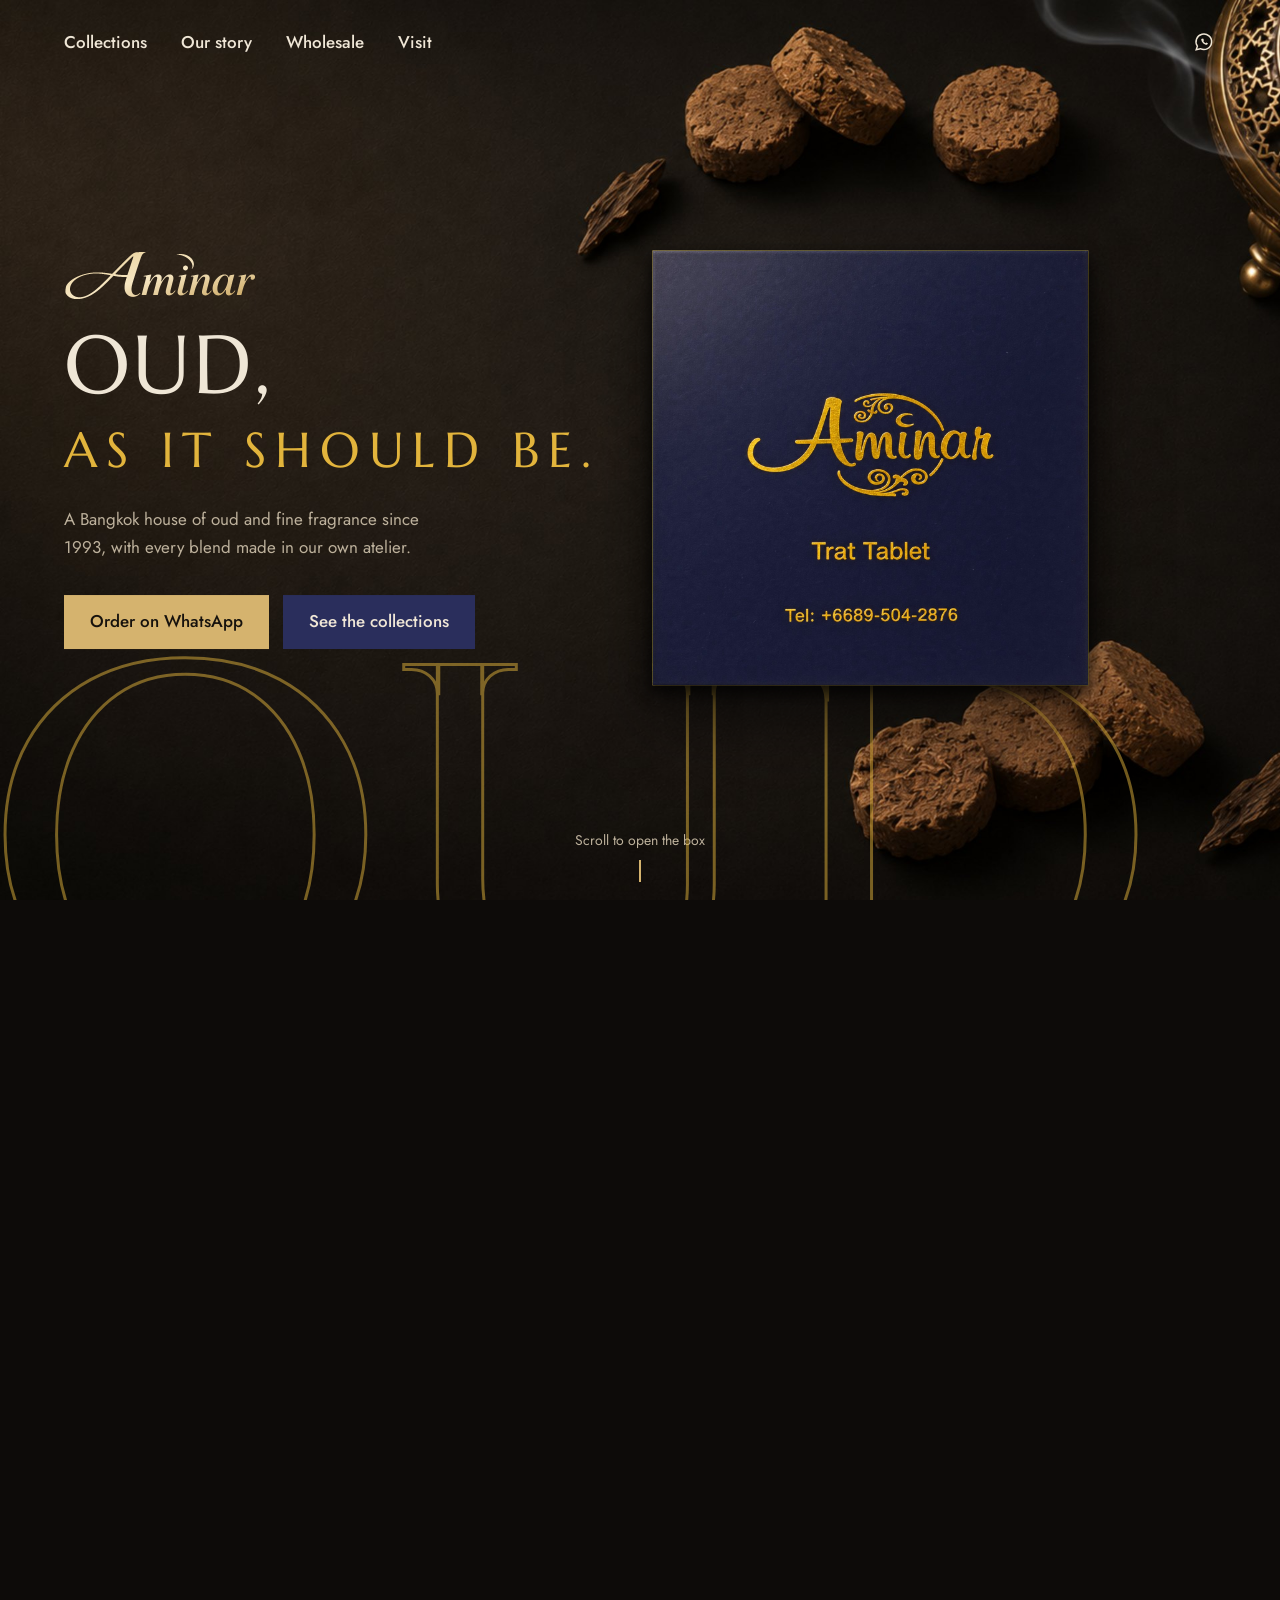
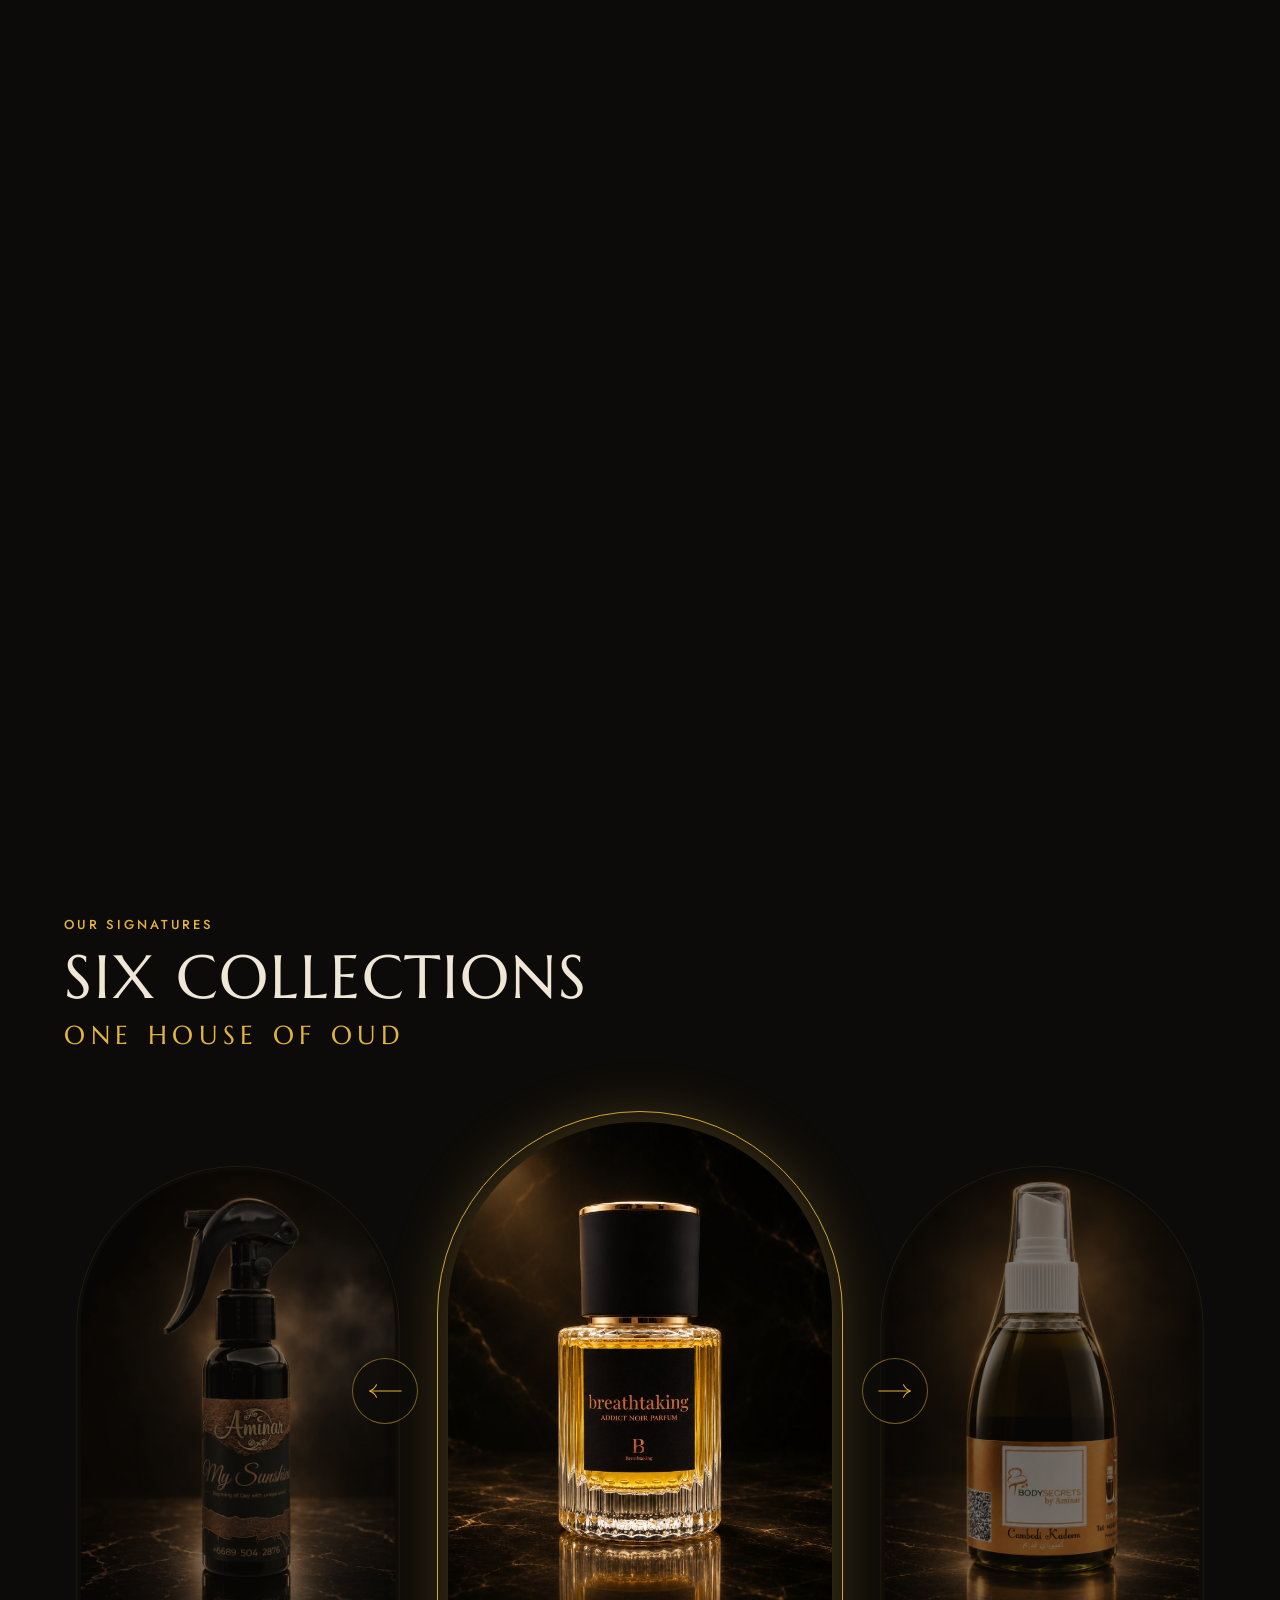
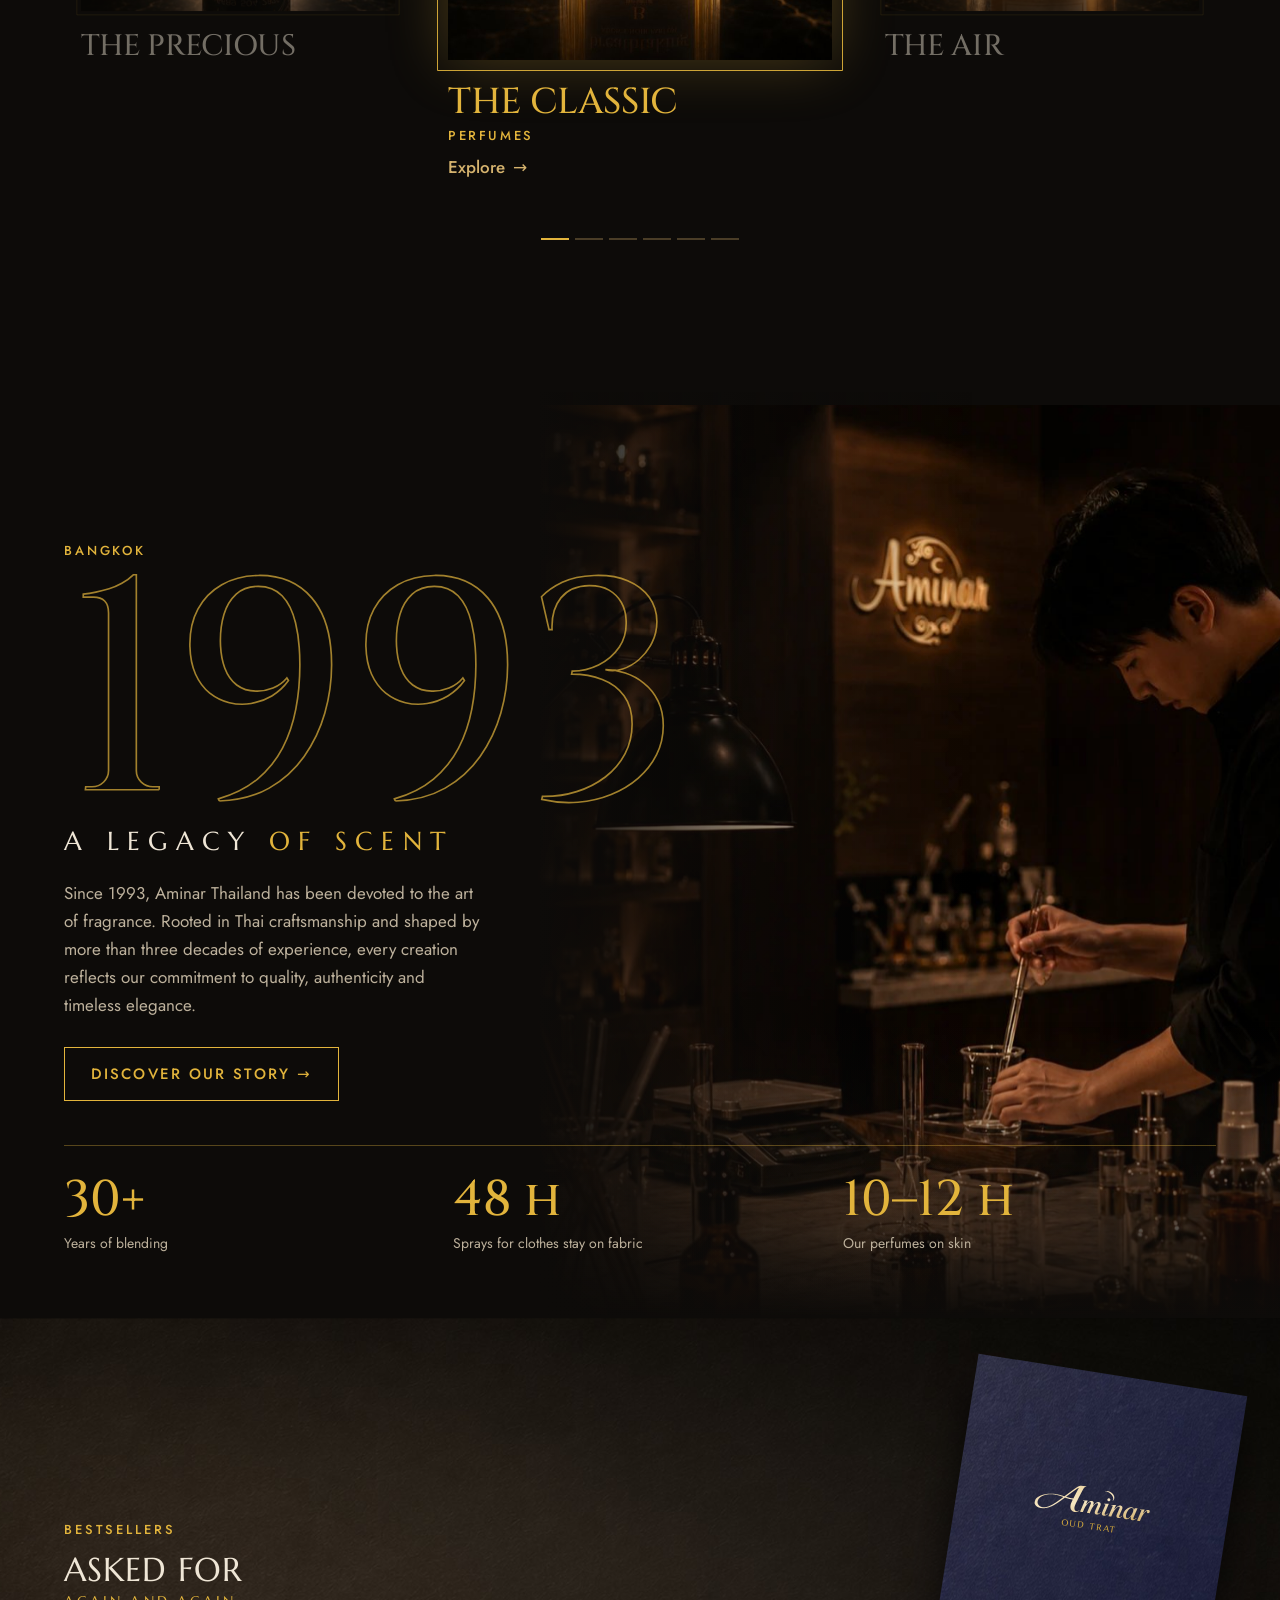
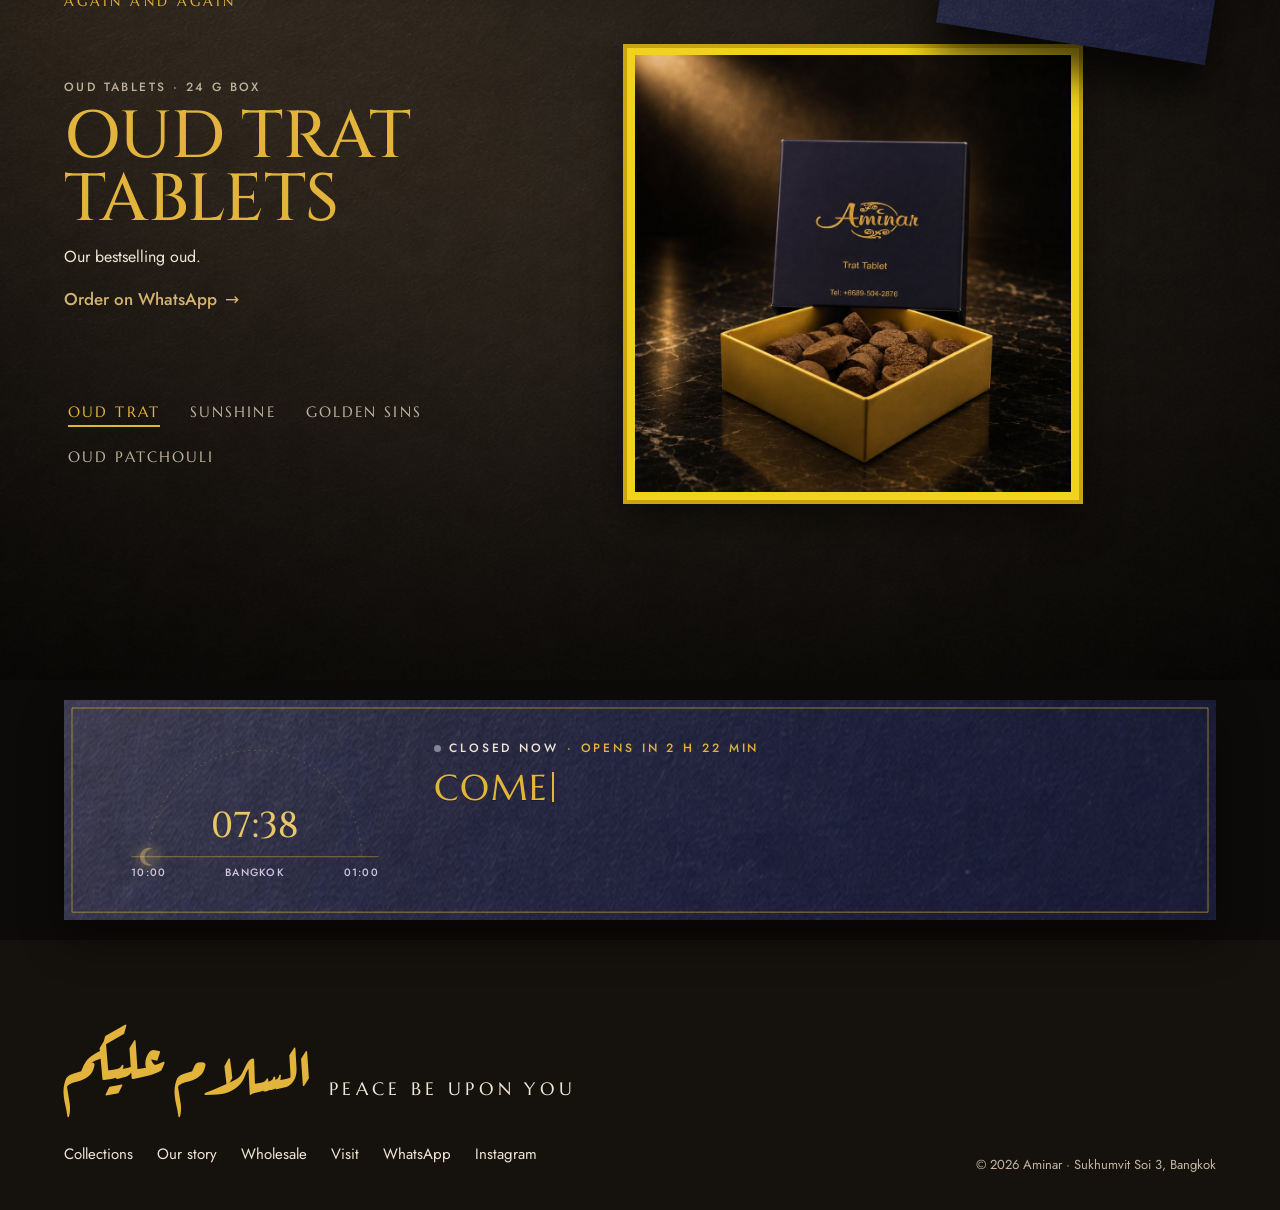
==== index.html @ 49427e38 "Catalog: offers as a small line under the name, cart tells how many more to unlock each offer Co-Aut" ====
<!doctype html>
<html lang="en" dir="ltr">
<head>
<meta charset="utf-8">
<meta name="robots" content="noindex, nofollow">
<meta name="viewport" content="width=device-width,initial-scale=1,viewport-fit=cover">
<title>Aminar — Oud &amp; Fragrance House, Bangkok</title>
<link rel="icon" type="image/png" sizes="32x32" href="images/brand/favicon-32.png">
<link rel="icon" type="image/png" sizes="192x192" href="images/brand/favicon-192.png">
<link rel="apple-touch-icon" href="images/brand/apple-touch-icon.png">
<meta name="theme-color" content="#0d0b09">
<meta property="og:type" content="website">
<meta property="og:site_name" content="Aminar">
<meta property="og:title" content="Aminar — Oud &amp; Fragrance House, Bangkok">
<meta property="og:description" content="Oud tablets, perfumes, body mists and sprays from Aminar in Nana, Bangkok. Order on WhatsApp or visit the shop.">
<meta property="og:url" content="https://kianavaminn.github.io/aminar/">
<meta property="og:image" content="https://kianavaminn.github.io/aminar/images/brand/share.jpg">
<meta property="og:image:width" content="1200"><meta property="og:image:height" content="630">
<meta name="twitter:card" content="summary_large_image">
<meta name="description" content="Oud tablets, perfumes, body mists and sprays from Aminar in Nana, Bangkok. Order on WhatsApp or visit the shop.">
<link rel="preconnect" href="https://fonts.googleapis.com">
<link rel="preconnect" href="https://fonts.gstatic.com" crossorigin>
<link href="https://fonts.googleapis.com/css2?family=Cinzel:wght@500&family=Marcellus&family=Cormorant+Garamond:ital,wght@0,400;0,500;1,400&family=Jost:wght@400;500&display=swap" rel="stylesheet">
<style>
/* ---------- tokens ---------- */
:root{
  --ground:#0d0b09;      /* warm black: the page */
  --ground-2:#1b1611;
  --navy:#1c1f43;        /* the Trat box board */
  --navy-2:#2a2e5c;
  --ivory:#efe9df;       /* paper */
  --ink:#16120d;
  --text:#efe6d6;
  --soft:#bdb19c;
  --soft-ink:#574c3f;
  --gold:#d5b36e;        /* champagne gold: buttons */
  --gold-hi:#e4c78c;
  --foil:#e2b43c;        /* the foil stamp on the box */
  --gold-ink:#6b511e;
  --yellow:#f1d21c;      /* the inside of the box */
  --yellow-rim:#d4b40c;

  --serif:"Cormorant Garamond",Georgia,serif;
  --sans:Jost,system-ui,sans-serif;
  /* the five sizes */
  --t-xl:clamp(46px,8vw,132px);
  --t-l:clamp(34px,4.2vw,64px);
  --t-m:clamp(22px,2vw,30px);
  --t-body:17px;
  --t-s:14px;

  --m:20px;
  --gap:104px;
  --nav:64px;
}
@media (min-width:900px){:root{--m:clamp(32px,5vw,80px);--gap:176px;--nav:84px}}

*{box-sizing:border-box;margin:0;padding:0}
html{background:var(--ground);-webkit-text-size-adjust:100%}
body{background:var(--ground);color:var(--text);font:400 var(--t-body)/1.65 var(--sans);-webkit-font-smoothing:antialiased;overflow-x:clip}
img{display:block;max-width:100%;height:auto}
a{color:inherit}
:focus-visible{outline:2px solid var(--gold);outline-offset:3px}
.sr{position:absolute;width:1px;height:1px;overflow:hidden;clip:rect(0 0 0 0);white-space:nowrap}
h1,h2,h3{font-family:var(--serif);font-weight:400;letter-spacing:-.01em;line-height:1.02}
.wrap{padding-left:var(--m);padding-right:var(--m)}

.btn{display:inline-flex;align-items:center;justify-content:center;gap:10px;min-height:54px;padding:0 26px;
  background:var(--gold);color:var(--ink);font:500 var(--t-body)/1 var(--sans);text-decoration:none;border:0;cursor:pointer;
  transition:background-color .25s,transform .25s}
.btn:hover{background:var(--gold-hi)}
.btn:active{transform:scale(.98)}
.btn.quiet{background:var(--navy-2);color:var(--text)}
.btn.quiet:hover{background:#363b72}
.link{color:var(--gold);text-decoration:none;font-weight:500;display:inline-flex;align-items:center;min-height:44px;gap:8px}
.link span{transition:transform .25s}
.link:hover span{transform:translateX(4px)}
.tbc{background:var(--yellow);color:var(--ink);font:500 var(--t-s)/1.4 var(--sans);padding:1px 7px;margin-left:8px;white-space:nowrap;vertical-align:middle}

/* ---------- navigation ---------- */
.nav{position:fixed;inset:0 0 auto;height:var(--nav);z-index:60;display:flex;align-items:center;justify-content:space-between;
  padding:0 calc(var(--m) - 12px);transition:background-color .4s}
.nav.solid{background:var(--ground)}
.nav .mark{position:absolute;left:50%;top:50%;transform:translate(-50%,-50%);height:26px;width:auto;opacity:0;transition:opacity .4s}
.nav.show-mark .mark{opacity:1}
.icon{width:48px;height:48px;display:grid;place-items:center;background:none;border:0;color:var(--text);cursor:pointer;transition:color .2s}
.icon:hover{color:var(--gold)}
.icon svg{width:22px;height:22px}
.burger{width:22px;height:14px;position:relative}
.burger::before,.burger::after{content:"";position:absolute;left:0;right:0;height:2px;background:currentColor;transition:transform .3s}
.burger::before{top:2px}.burger::after{bottom:2px}
.menu-open .burger::before{transform:translateY(4px) rotate(45deg)}
.menu-open .burger::after{transform:translateY(-4px) rotate(-45deg)}
.links{display:none}
@media (min-width:900px){
  .nav .icon.menu{display:none}
  .links{display:flex;gap:34px;padding-left:12px}
  .links a{text-decoration:none;padding:12px 0;font-weight:500;transition:color .2s}
  .links a:hover{color:var(--gold)}
  .nav .mark{height:30px}
}
.overlay{position:fixed;inset:0;z-index:55;background:var(--navy) url(images/hero/navy-board.jpg) center/cover;padding:calc(var(--nav) + 24px) var(--m) 32px;
  display:flex;flex-direction:column;gap:4px;transform:translateY(-100%);transition:transform .5s cubic-bezier(.7,0,.2,1);visibility:hidden}
.menu-open .overlay{transform:none;visibility:visible}
.overlay a:not(.btn){font:400 var(--t-l)/1.2 var(--serif);text-decoration:none;padding:6px 0;color:var(--foil)}
.overlay .btn{margin-top:auto}

/* ---------- 1. the opening: the box lifts (approved) ---------- */
.opening{--p:0;--a:0;--x:0;--b:0;--c:0;height:260vh;position:relative}
.stage{position:sticky;top:0;height:100svh;overflow:hidden;background:url(images/hero/hero-bg-mobile-props.jpg) center/cover var(--ground)}
@media (min-width:900px){.stage{background-image:url(images/hero/hero-bg-desktop-props.jpg)}}
.intro{position:absolute;left:var(--m);right:var(--m);top:calc(var(--nav) + 3svh);text-align:center;z-index:4;
  opacity:calc(1 - var(--a) * 2.4);transform:translateY(calc(var(--a) * -40px))}
.intro.gone{visibility:hidden}
.intro .logo{width:min(40vw,190px);margin:0 auto 10px}
.slogan{font:400 10vw/1.1 Marcellus,serif;letter-spacing:.03em;text-transform:uppercase}
.slogan span{display:block}
.slogan .l2{font-size:.6em;letter-spacing:.18em;white-space:nowrap;margin-top:.25em;color:var(--foil)}
.giant{position:absolute;z-index:1;left:0;right:0;top:57svh;transform:translateY(-50%);text-align:center;white-space:nowrap;pointer-events:none;
  font:500 50vw/.8 Cinzel,serif;color:transparent;-webkit-text-stroke:2px rgba(226,180,60,.55);opacity:calc(1 - var(--x))}
.intro .more{display:none}
.box{position:absolute;z-index:2;left:50%;top:calc(57svh - var(--b) * 15svh);width:min(76vw,46svh);aspect-ratio:1/1;
  transform:translate(-50%,-50%) scale(calc(1 + var(--b) * .05))}
.box img{position:absolute;inset:0;width:100%;height:100%}
.box .base{box-shadow:0 34px 60px rgba(0,0,0,.55),0 6px 14px rgba(0,0,0,.45)} /* taste-skill-ignore: contact shadow of a physical box */
.box .lid{z-index:3;transform-origin:50% 45%;
  transform:translate(calc(var(--a) * var(--drift, 0vw)), calc(var(--a) * -14svh - var(--x) * 130svh)) scale(calc(1 + var(--a) * .9)) rotate(calc(var(--a) * -4deg - var(--x) * 6deg));
  box-shadow:0 calc(8px + var(--a) * 70px) calc(16px + var(--a) * 90px) rgba(0,0,0,calc(.5 + var(--a) * .3))} /* taste-skill-ignore: the lid is lifting */
.reveal{position:absolute;left:var(--m);right:var(--m);bottom:calc(4svh + env(safe-area-inset-bottom));text-align:center;z-index:5;
  opacity:var(--c);transform:translateY(calc((1 - var(--c)) * 28px));visibility:hidden}
.reveal.on{visibility:visible}
.reveal .kicker{font:500 13px/1.4 var(--sans);letter-spacing:.2em;text-transform:uppercase;color:var(--foil);margin-bottom:10px}
.pname{text-transform:uppercase;line-height:.9}
.pname span{display:block}
.pname .a{font:500 15vw/.9 Cinzel,serif;color:transparent;-webkit-text-stroke:2px rgba(226,180,60,.55)}
.pname .b{font:500 15vw/.9 Cinzel,serif;color:var(--foil)}
.pname .c{font:400 15px/1 Marcellus,serif;letter-spacing:.6em;margin:12px 0 18px;color:var(--text)}
.hint{position:absolute;left:0;right:0;bottom:calc(18px + env(safe-area-inset-bottom));text-align:center;font-size:var(--t-s);color:var(--soft);opacity:calc(1 - var(--p) * 6)}
.hint::after{content:"";display:block;width:2px;height:22px;margin:8px auto 0;background:var(--gold);animation:drip 2s infinite}
@keyframes drip{0%{transform:scaleY(0);transform-origin:top}50%{transform:scaleY(1);transform-origin:top}51%{transform-origin:bottom}100%{transform:scaleY(0);transform-origin:bottom}}
@media (min-width:900px){
  .intro{left:var(--m);right:auto;width:46vw;top:50%;text-align:left;transform:translateY(calc(-50% - var(--a) * 40px))}
  .intro .logo{width:min(15vw,240px);margin:0 0 20px}
  .slogan{font-size:min(6.4vw,11.5svh)}
  .giant{left:-2vw;right:auto;top:auto;bottom:-12vw;transform:none;text-align:left;font-size:38vw;-webkit-text-stroke:3px rgba(226,180,60,.5)}
  .intro .more{display:block}
  .intro .small{color:var(--soft);max-width:40ch;margin:28px 0 34px}
  .intro .row{display:flex;gap:14px;flex-wrap:wrap}
  .box{--drift:10vw;left:68%;width:min(34vw,58svh);top:calc(52svh - var(--b) * 2svh)}
  .reveal{left:var(--m);right:auto;width:38vw;top:50%;bottom:auto;text-align:left;transform:translateY(calc(-50% + (1 - var(--c)) * 28px))}
  .pname .a,.pname .b{font-size:min(9vw,16svh)}
  .pname .a{-webkit-text-stroke:3px rgba(226,180,60,.55)}
  .pname .c{font-size:22px;margin:22px 0 28px}
}

/* ---------- 2c. a legacy of scent: the upright photo, 1993 in gold outline (approved) ---------- */
.legacy{position:relative;overflow:hidden;min-height:100svh;display:flex;flex-direction:column;justify-content:flex-end}
.legacy .bg{position:absolute;inset:0;width:100%;height:100%;object-fit:cover;object-position:60% 40%}
.legacy .shade{position:absolute;inset:0;background:linear-gradient(180deg,rgba(13,11,9,.15),rgba(13,11,9,.35) 38%,rgba(13,11,9,.96) 72%)}
.legacy .inner{position:relative;padding:42svh var(--m) 48px}
.legacy .kicker{font:500 13px/1.4 var(--sans);letter-spacing:.22em;text-transform:uppercase;color:var(--foil)}
.legacy .year{display:block;font:500 36vw/.82 Cinzel,serif;letter-spacing:-.02em;margin:4px 0 12px;color:transparent;-webkit-text-stroke:1.5px rgba(226,180,60,.6)}
.legacy .yr{display:block;width:min(100%,92vw);height:auto;margin:10px 0 18px;overflow:visible}
.legacy .yr text{font-family:Cinzel,serif;font-weight:500;font-size:400px}
.legacy .yr .ol{fill:none;stroke:rgba(226,180,60,.7);stroke-width:2.2;stroke-dasharray:9000;stroke-dashoffset:9000}
.legacy .yr.drawn .ol{stroke-dashoffset:0;transition:stroke-dashoffset 3.2s cubic-bezier(.6,.1,.3,1)}
.legacy .yr.full{animation:glowup 1.6s ease-out}
@keyframes glowup{40%{filter:drop-shadow(0 0 22px rgba(243,210,122,.55))}}
.legacy .bg{will-change:transform}
.legacy h2{font:400 21px/1.3 Marcellus,serif;letter-spacing:.32em;text-transform:uppercase}
.legacy h2 em{font-style:normal;color:var(--foil)}
.legacy .body{color:var(--soft);max-width:42ch;margin:20px 0 28px}
.legacy .btn{background:none;border:1px solid var(--foil);color:var(--foil);letter-spacing:.14em;text-transform:uppercase;font-size:15px}
.legacy .btn:hover{background:var(--foil);color:var(--ink)}
.legacy .facts{list-style:none;display:grid;grid-template-columns:repeat(3,1fr);gap:22px 16px;margin-top:44px;padding-top:30px;box-shadow:inset 0 1px 0 rgba(226,180,60,.35)}
.legacy .facts b{display:block;font:500 28px/1 Cinzel,serif;color:var(--foil)}
.legacy .facts span{display:block;font-size:14px;color:var(--soft);margin-top:8px;line-height:1.45}
@media (min-width:900px){
  .legacy .bg{left:auto;width:58%;object-position:50% 45%}
  .legacy .shade{background:linear-gradient(90deg,var(--ground) 42%,rgba(13,11,9,.55) 56%,rgba(13,11,9,0) 76%),linear-gradient(0deg,var(--ground),transparent 32%)}
  .legacy .inner{padding:150px var(--m) 64px}
  .legacy .text{max-width:640px}
  .legacy .year{font-size:15vw;-webkit-text-stroke:2px rgba(226,180,60,.6)}
  .legacy .yr{width:min(100%,620px)}
  .legacy h2{font-size:26px}
  .legacy .facts b{font-size:50px}
}

/* ---------- 3. bestsellers: one big box; a name closes it, swaps what is inside, opens it (approved) ---------- */
.best{position:relative;overflow:hidden;padding:var(--gap) var(--m);background:url(images/hero/hero-bg-desktop.jpg) center/cover var(--ground);text-align:center}
.best .kicker{font:500 13px/1.4 var(--sans);letter-spacing:.22em;text-transform:uppercase;color:var(--foil)}
.best .title{font:400 7vw/1.08 Marcellus,serif;letter-spacing:.03em;text-transform:uppercase;margin-top:12px}
.best .title .l2{display:block;font-size:.42em;letter-spacing:.22em;color:var(--foil);margin-top:.45em}
.best .bstage{width:min(76vw,52svh);margin:150px auto 0;cursor:pointer}
.bbox{--o:0;position:relative;width:100%;aspect-ratio:1}
.bbox .tray{position:absolute;inset:0;background:var(--yellow);padding:2.6%;box-shadow:0 18px 36px rgba(0,0,0,.45),inset 0 0 0 4px #c9a40e} /* taste-skill-ignore: contact shadow of a physical box */
.bbox .tray img{width:100%;height:100%;object-fit:cover}
.bbox .lid{position:absolute;inset:-4px;z-index:2;background:var(--navy) url(images/hero/navy-board.jpg) center/cover;display:grid;place-items:center;align-content:center;gap:8px;text-align:center;padding:16px;
  transform-origin:100% 0;transform:translate(calc(var(--o) * 34%), calc(var(--o) * -52%)) rotate(calc(var(--o) * 9deg)) scale(calc(1 - var(--o) * .42));
  box-shadow:0 calc(10px + var(--o) * 40px) calc(20px + var(--o) * 50px) rgba(0,0,0,calc(.4 + var(--o) * .3));transition:transform .9s cubic-bezier(.2,.7,.2,1),box-shadow .9s} /* taste-skill-ignore: the lid is lifting */
.bbox .lid img{width:46%}
.bbox .lid .nm{font:400 15px/1.2 Marcellus,serif;letter-spacing:.18em;text-transform:uppercase;color:var(--foil)}
.bbox.open{--o:1}
.best .cap{margin-top:30px;transition:opacity .4s}
.best .cap .kind{font:500 12px/1.4 var(--sans);letter-spacing:.2em;text-transform:uppercase;color:var(--soft)}
.best .cap .name{font:500 11vw/.95 Cinzel,serif;color:var(--foil);text-transform:uppercase;margin:10px 0 12px}
.best .cap .why{font-size:16px;margin-bottom:6px}
.best .tabs{display:flex;justify-content:center;flex-wrap:wrap;gap:6px 22px;margin-top:34px}
.best .tabs button{position:relative;background:none;border:0;color:var(--soft);font:400 15px Marcellus;letter-spacing:.14em;text-transform:uppercase;padding:10px 4px;cursor:pointer;transition:color .3s}
.best .tabs button:hover{color:var(--text)}
.best .tabs button[aria-pressed="true"]{color:var(--foil)}
.best .tabs button[aria-pressed="true"]::after{content:"";position:absolute;left:4px;right:4px;bottom:4px;height:2px;background:var(--foil)}
@media (min-width:900px){
  .best{display:grid;grid-template-columns:5fr 6fr;gap:0 5vw;align-items:center;text-align:left}
  .best .head{grid-column:1;grid-row:1;align-self:end}
  .best .cap{grid-column:1;grid-row:2;align-self:start;margin-top:70px}
  .best .tabs{grid-column:1;grid-row:3;justify-content:flex-start;align-self:start;margin-top:44px}
  .best .bstage{grid-column:2;grid-row:1/4;margin:150px 0 0;width:min(36vw,58svh)}
  .best .title{font-size:2.6vw}
  .best .cap .name{font-size:5.2vw}
}

/* ---------- 2b. our signatures: six arches you swipe sideways (approved 3B) ---------- */
.sig{padding:var(--gap) 0 calc(var(--gap) * .8);overflow:hidden}
.sig .head{padding:0 var(--m);display:flex;justify-content:space-between;align-items:flex-end;gap:20px}
.sig .kicker{font:500 13px/1.4 var(--sans);letter-spacing:.22em;text-transform:uppercase;color:var(--foil)}
.sig .title{font:400 10vw/1.08 Marcellus,serif;letter-spacing:.03em;text-transform:uppercase;margin-top:10px}
.sig .title .l2{display:block;font-size:.42em;letter-spacing:.22em;color:var(--foil);margin-top:.45em}
.sig .sstage{position:relative}
.sig .nav-arrow{position:absolute;z-index:5;top:calc(56px + 46vw);transform:translateY(-50%);width:56px;height:56px;display:grid;place-items:center;border-radius:50%;
  background:rgba(13,11,9,.6);border:1px solid rgba(226,180,60,.5);color:var(--foil);cursor:pointer;-webkit-tap-highlight-color:transparent;
  transition:background-color .35s,color .35s,border-color .35s,box-shadow .45s,transform .35s cubic-bezier(.2,.7,.2,1)} /* taste-skill-ignore: arrows float over the photographs */
.sig .nav-arrow::before{content:"";position:absolute;inset:-7px;border-radius:50%;border:1px solid rgba(226,180,60,.35);opacity:0;transform:scale(.85);transition:opacity .4s,transform .45s cubic-bezier(.2,.7,.2,1)}
.sig .nav-arrow svg{width:30px;height:16px;transition:transform .45s cubic-bezier(.2,.7,.2,1)}
.sig .nav-arrow.prev{left:12px}
.sig .nav-arrow.next{right:12px}
@media (hover:hover){
  .sig .nav-arrow:hover{background:var(--foil);color:var(--ink);border-color:var(--foil);box-shadow:0 10px 30px rgba(226,180,60,.28)} /* taste-skill-ignore: hover glow */
  .sig .nav-arrow:hover::before{opacity:1;transform:scale(1)}
  .sig .nav-arrow.prev:hover svg{transform:translateX(-5px)}
  .sig .nav-arrow.next:hover svg{transform:translateX(5px)}
}
.sig .nav-arrow:focus-visible{outline:2px solid var(--foil);outline-offset:6px}
.sig .nav-arrow:active{transform:translateY(-50%) scale(.92)}
.sig .nav-arrow.pulse::after{content:"";position:absolute;inset:-2px;border-radius:50%;border:2px solid var(--foil);animation:ring .6s ease-out forwards;pointer-events:none}
@keyframes ring{from{opacity:.9;transform:scale(1)}to{opacity:0;transform:scale(1.7)}}
@media (prefers-reduced-motion:no-preference){.sig .nav-arrow.next.coax svg{animation:nudge 1.8s ease-in-out 3}}
@keyframes nudge{50%{transform:translateX(6px)}}
.sig .track{display:flex;align-items:flex-start;gap:6px;overflow-x:auto;scroll-snap-type:x mandatory;padding:56px 0 10px;scrollbar-width:none}
.sig .track::-webkit-scrollbar{display:none}
.sig .arch{--f:0;flex:none;width:66vw;scroll-snap-align:center;text-decoration:none;transform-origin:50% 40%;
  transform:scale(calc(.82 + var(--f) * .18));opacity:calc(.45 + var(--f) * .55);transition:transform .25s linear,opacity .25s linear}
.sig .win{aspect-ratio:3/4.2;border-radius:999px 999px 0 0;overflow:hidden;background:var(--ground-2);outline:1px solid rgba(226,180,60,calc(.25 + var(--f) * .65));outline-offset:calc(4px + var(--f) * 6px);
  box-shadow:0 0 calc(var(--f) * 60px) rgba(226,180,60,calc(var(--f) * .28))} /* taste-skill-ignore: the arch in the middle glows */
.sig .arch .poem,.sig .arch .cat,.sig .arch .link{transition:opacity .4s,color .3s}
.sig .arch:not(.on) .cat,.sig .arch:not(.on) .link{opacity:0}
.sig .arch.on .poem{color:var(--foil)}
.sig .win img{width:100%;height:100%;object-fit:cover;transition:transform 1.2s cubic-bezier(.2,.7,.2,1)}
.sig .arch:hover .win img{transform:scale(1.06)}
.sig .poem{font:500 28px/1 Cinzel,serif;text-transform:uppercase;margin-top:24px;transition:color .3s}
.sig .arch:hover .poem{color:var(--foil)}
.sig .cat{font:500 13px/1.5 var(--sans);letter-spacing:.2em;text-transform:uppercase;color:var(--foil);margin-top:6px}
.sig .bar{display:flex;gap:6px;justify-content:center;margin-top:28px}
.sig .bar button{width:28px;height:24px;background:none;border:0;cursor:pointer;position:relative}
.sig .bar button::after{content:"";position:absolute;left:0;right:0;top:11px;height:2px;background:#4a3d27;transition:background-color .3s}
.sig .bar button[aria-current="true"]::after{background:var(--foil)}
@media (min-width:900px){
  .sig .title{font-size:4.8vw}
  .sig .track{padding:72px 0 10px;gap:18px}
  .sig .arch{width:min(30vw,440px)}
  .sig .nav-arrow{top:calc(72px + min(21vw,308px));width:66px;height:66px}
  .sig .nav-arrow.prev{left:calc(50vw - min(15vw,220px) - 96px)}
  .sig .nav-arrow.next{right:calc(50vw - min(15vw,220px) - 96px)}
  .sig .nav-arrow svg{width:34px;height:18px}
  .sig .poem{font-size:36px}
}

/* ---------- 7. footer: the back of the box ---------- */
.foot{margin-top:var(--gap);background:var(--navy) url(images/hero/navy-board.jpg) center/cover;color:var(--text);padding:80px var(--m) 32px}
.foot .logo{width:100%;max-width:1100px;margin:0 auto 56px}
.foot .cols{display:grid;gap:28px}
.foot h3{font:italic 400 var(--t-m)/1.2 var(--serif);color:var(--foil);margin-bottom:6px}
.foot ul{list-style:none}
.foot li a{text-decoration:none;display:inline-flex;min-height:44px;align-items:center;transition:color .2s}
.foot li a:hover{color:var(--foil)}
.foot .imprint{margin-top:48px;font-size:var(--t-s);color:var(--soft)}
@media (min-width:900px){.foot .cols{grid-template-columns:repeat(3,1fr)}}

/* ---------- motion ---------- */
@media (prefers-reduced-motion:no-preference){
  .js [data-rise]{opacity:0;transform:translateY(26px);transition:opacity .9s cubic-bezier(.2,.7,.2,1),transform .9s cubic-bezier(.2,.7,.2,1);transition-delay:calc(var(--d,0) * 80ms)}
  .js [data-rise].in{opacity:1;transform:none}
}
@media (prefers-reduced-motion:reduce){
  .opening{height:100svh}
  .reveal,.hint{display:none}
  .bbox .lid,.best .cap{transition:none}
  .btn,.link span,.sig .win img{transition:none}
}

/* footer: a greeting in Arabic, then one row of links (approved) */
.sfoot{padding:64px 20px 28px;background:#15110d;color:#efe6d6;font:400 15px/1.6 Jost,system-ui,sans-serif}
.sfoot .bye{display:flex;align-items:baseline;gap:6px 16px;flex-wrap:wrap}
.sfoot .ar{font:700 44px/1.4 "Aref Ruqaa",serif;color:#e2b43c;direction:rtl}
.sfoot .en{font:400 18px Marcellus,serif;letter-spacing:.24em;text-transform:uppercase}
.sfoot .row{display:grid;gap:18px;margin-top:22px}
.sfoot nav{display:flex;flex-wrap:wrap;gap:0 24px}
.sfoot nav a{color:inherit;text-decoration:none;display:inline-flex;min-height:44px;align-items:center;transition:color .2s}
.sfoot nav a:hover{color:#e2b43c}
.sfoot .legal{font-size:13px;color:#c3b7a2}
@media (min-width:900px){.sfoot{padding:80px clamp(32px,5vw,80px) 34px}.sfoot .ar{font-size:64px}.sfoot .row{grid-template-columns:1fr auto;align-items:end}}

/* Visit strip: a band of the navy box board, stamped in gold foil like the lid */
.vs{padding:10px var(--m);background:var(--ground)}
.vs .board{position:relative;max-width:1280px;margin:0 auto;background:var(--navy) url(images/hero/navy-board.jpg) center/cover;padding:24px 18px 20px;text-align:center;box-shadow:0 18px 40px rgba(0,0,0,.45)} /* taste-skill-ignore: the board is a physical box surface */
.vs .pen{position:absolute;left:6px;top:6px;width:calc(100% - 12px);height:calc(100% - 12px);overflow:visible;pointer-events:none}
.vs .pen rect{fill:none;stroke:rgba(226,180,60,.6);stroke-width:1;stroke-dasharray:1;stroke-dashoffset:0}
.vs .say .ch{opacity:1}
.vs .caret{display:inline-block;width:2px;height:.82em;margin-left:3px;vertical-align:-.04em;background:var(--foil);opacity:0}
/* before it is seen: frame undrawn, title hidden, the rest waiting below */
.vs.wait .pen rect{stroke-dashoffset:1}
.vs.wait .say .ch{opacity:0}
.vs.wait .kick,.vs.wait .sub,.vs.wait .go,.vs.play:not(.typed) .sub,.vs.play:not(.typed) .go{opacity:0;transform:translateY(12px)}
.vs.play .pen rect{transition:stroke-dashoffset 1s cubic-bezier(.6,.1,.3,1)}
.vs.play .caret{opacity:1;animation:blink .9s steps(1) infinite}
.vs.play.typed .caret{animation:blink .8s steps(1) 2 forwards,fade .3s 1.6s forwards}
.vs .kick,.vs .sub,.vs .go{transition:opacity .5s,transform .6s cubic-bezier(.2,.7,.2,1)}
.vs.play .kick{transition-delay:.3s}
.vs.typed .sub{transition-delay:.05s}
.vs.typed .go{transition-delay:.15s}
@keyframes blink{50%{opacity:0}}
@keyframes fade{to{opacity:0}}
.vs .kick{font:500 11px/1.4 var(--sans);letter-spacing:.24em;text-transform:uppercase;color:var(--foil)}
.vs .moonclock{display:block;width:min(250px,72vw);height:auto;margin:0 auto 10px;overflow:visible}
.vs .moonclock .path{fill:none;stroke:rgba(226,180,60,.32);stroke-width:1.2;stroke-dasharray:2 5}
.vs .moonclock .trav{fill:none;stroke:url(#vsGold);stroke-width:2.6;stroke-linecap:round}
.vs .moonclock .floor{stroke:rgba(226,180,60,.6);stroke-width:1}
.vs .moonclock .time{font:500 44px Cinzel,serif;fill:#e9c66a;text-anchor:middle}
.vs .moonclock .lbl{font:500 13px Jost,sans-serif;letter-spacing:1.5px;fill:#cfc6dc;text-anchor:middle}
.vs .moonclock .moon{transition:opacity .6s}
.vs .moonclock.closed .moon{opacity:.45}
.vs .live{display:inline-flex;align-items:center;gap:8px;color:var(--text)}
.vs .live::before{content:"";width:7px;height:7px;border-radius:50%;background:#7fc28d;animation:beat 2.2s infinite}
.vs .live.closed::before{background:#8a8296;animation:none}
.vs .live em{font-style:normal;color:var(--foil)}
@keyframes beat{0%{box-shadow:0 0 0 0 rgba(127,194,141,.6)}70%,100%{box-shadow:0 0 0 8px rgba(127,194,141,0)}}
.vs .say{font:400 22px/1.15 Marcellus,serif;letter-spacing:.05em;text-transform:uppercase;color:var(--foil);margin:8px 0 4px;text-shadow:0 1px 0 rgba(0,0,0,.35)}
.vs .say span{display:block}
.vs .sub{font-size:14px;color:#d8d2e6}
.vs .go{display:flex;justify-content:center;flex-wrap:wrap;gap:8px 22px;margin-top:14px}
.vs .go a{display:inline-flex;align-items:center;gap:10px;min-height:44px;font:500 13px/1 var(--sans);letter-spacing:.16em;text-transform:uppercase;text-decoration:none;color:var(--foil)}
.vs .go .solid{background:var(--foil);color:var(--ink);padding:0 18px;transition:background-color .3s}
.vs .go .solid:hover{background:#f0c95c}
.vs .go a svg{width:24px;height:13px;transition:transform .35s cubic-bezier(.2,.7,.2,1)}
.vs .go a:hover svg{transform:translateX(4px)}
.vs .go .plain svg{width:18px;height:18px}
.vs .go .plain{border-bottom:1px solid rgba(226,180,60,.5)}
@media (min-width:900px){
  .vs{padding:20px var(--m)}
  .vs .board{display:grid;grid-template-columns:auto 1fr auto;align-items:center;gap:44px;text-align:left;padding:34px 56px}
  .vs .moonclock{width:270px;margin:0}
  .vs .pen{left:8px;top:8px;width:calc(100% - 16px);height:calc(100% - 16px)}
  .vs .kick{font-size:12px}
  .vs .say{font-size:36px;margin:10px 0 6px}
  .vs .sub{font-size:15px}
  .vs .go{margin-top:0;gap:10px 26px}
  .vs .go a{min-height:48px;font-size:14px}
  .vs .go .solid{padding:0 22px}
}
</style>
<link href="https://fonts.googleapis.com/css2?family=Aref+Ruqaa:wght@700&display=swap" rel="stylesheet">
</head>
<body>
<script>document.documentElement.classList.add('js')</script>
<script src="data/products.js?v=mw3stgrs"></script>

<header class="nav" id="nav">
  <button class="icon menu" id="menuBtn" aria-label="Open menu" aria-expanded="false" aria-controls="overlay"><span class="burger"></span></button>
  <nav class="links" aria-label="Main">
    <a href="catalog.html">Collections</a><a href="our-story.html">Our story</a><a href="wholesale.html">Wholesale</a><a href="visit.html">Visit</a>
  </nav>
  <img class="mark" src="logo/aminar-logo-gold.svg" alt="Aminar" width="117" height="30">
  <a class="icon" data-wa="Hello Aminar" href="#top" aria-label="Message Aminar on WhatsApp">
    <svg viewBox="0 0 24 24" fill="none" stroke="currentColor" stroke-width="1.6" aria-hidden="true"><path d="M3.5 20.5l1.3-4A8.5 8.5 0 1 1 8 19.3z"/><path d="M9 8.6c0 3.2 2.9 6.2 6.2 6.4l1.2-1.4-1.8-1-1 .8c-1-.5-1.9-1.4-2.4-2.4l.8-1-1-1.8z" fill="currentColor" stroke="none"/></svg>
  </a>
</header>
<div class="overlay" id="overlay" aria-hidden="true">
  <a href="catalog.html">Collections</a><a href="#bestsellers">Bestsellers</a><a href="our-story.html">Our story</a><a href="wholesale.html">Wholesale</a><a href="visit.html">Visit the shop</a>
  <a class="btn" data-wa="Hello Aminar" href="#top">Order on WhatsApp</a>
</div>

<main>
<!-- 1. The box opens -->
<section class="opening" id="opening" aria-label="Oud Trat Tablets">
  <div class="stage">
    <div class="intro" id="intro">
      <img class="logo" src="logo/aminar-logo-gold.svg" alt="Aminar" width="440" height="113">
      <h1 class="slogan"><span class="sr">Aminar: </span><span class="l1">Oud,</span> <span class="l2">as it should be.</span></h1>
      <div class="more">
        <p class="small">A Bangkok house of oud and fine fragrance since 1993, with every blend made in our own atelier.</p>
        <div class="row"><a class="btn" data-wa="Hello Aminar" href="#top">Order on WhatsApp</a><a class="btn quiet" href="#collections">See the collections</a></div>
      </div>
    </div>
    <div class="giant" aria-hidden="true">OUD</div>
    <div class="box">
      <img class="base" src="images/hero/trat-base.jpg" alt="An open Trat Tablet box full of oud tablets" width="1400" height="1398">
      <img class="lid" src="images/hero/trat-lid.jpg" alt="The navy Aminar Trat Tablet box, closed" width="1400" height="1400">
    </div>
    <div class="reveal" id="reveal">
      <p class="kicker">Our bestseller · 24 g box</p>
      <h2 class="pname"><span class="a">Oud</span> <span class="b">Trat</span> <span class="c">Tablets</span></h2>
      <a class="btn" data-wa="Hello Aminar, I would like to order: Oud Trat Tablets" href="#top">Order Oud Trat on WhatsApp</a>
    </div>
    <p class="hint">Scroll to open the box</p>
  </div>
</section>

<!-- 2. Our signatures -->
<section class="sig" id="collections" aria-labelledby="sig-h">
  <div class="head">
    <div><p class="kicker" data-rise>Our signatures</p><h2 class="title" id="sig-h" data-rise style="--d:1">Six collections<span class="l2">One house of oud</span></h2></div>
  </div>
  <div class="sstage">
    <button type="button" class="nav-arrow prev" id="sigPrev" aria-label="Previous collection"><svg viewBox="0 0 44 22" fill="none" stroke="currentColor" stroke-width="1.3" stroke-linecap="round" stroke-linejoin="round" aria-hidden="true"><path d="M43 11H3"/><path d="M11 3C9 7 6.4 9.6 2 11c4.4 1.4 7 4 9 8"/></svg></button>
    <div class="track" id="sigTrack"></div>
    <button type="button" class="nav-arrow next coax" id="sigNext" aria-label="Next collection"><svg viewBox="0 0 44 22" fill="none" stroke="currentColor" stroke-width="1.3" stroke-linecap="round" stroke-linejoin="round" aria-hidden="true"><path d="M1 11h40"/><path d="M33 3c2 4 4.6 6.6 9 8-4.4 1.4-7 4-9 8"/></svg></button>
  </div>
  <div class="bar" id="sigBar"></div>
</section>

<!-- 2c. A legacy of scent -->
<section class="legacy" id="story" aria-labelledby="legacy-h">
  <img class="bg" src="images/story/perfumer-at-bench.jpg" alt="A perfumer blending at the Aminar bench" width="1000" height="1811" loading="lazy">
  <div class="shade"></div>
  <div class="inner">
    <div class="text">
      <p class="kicker" data-rise>Bangkok</p>
      <svg class="yr" id="yr" viewBox="0 0 1000 300" aria-hidden="true" data-rise style="--d:1">
        <defs>
          <clipPath id="yrClip"><text id="yrClipText" x="0" y="300">1993</text></clipPath>
          <linearGradient id="yrGold" x1="0" y1="0" x2="0" y2="1"><stop offset="0" stop-color="#f6dc8c"/><stop offset=".45" stop-color="#e2b43c"/><stop offset="1" stop-color="#8a6420"/></linearGradient>
        </defs>
        <g clip-path="url(#yrClip)">
          <g id="yrLiquid" transform="translate(0 400)">
            <path d="M-250 18 Q-187.5 0 -125 18 T0 18 Q62.5 0 125 18 T250 18 Q312.5 0 375 18 T500 18 Q562.5 0 625 18 T750 18 Q812.5 0 875 18 T1000 18 Q1062.5 0 1125 18 T1250 18 Q1312.5 0 1375 18 T1500 18 Q1562.5 0 1625 18 T1750 18 Q1812.5 0 1875 18 T2000 18 Q2062.5 0 2125 18 T2250 18 V900 H-250 Z" fill="url(#yrGold)"><animateTransform attributeName="transform" type="translate" from="0 0" to="-250 0" dur="2.6s" repeatCount="indefinite"/></path>
            <circle cx="60" cy="520" r="3" fill="rgba(255,244,208,.55)"><animate attributeName="cy" values="520;30" dur="3.0s" begin="0.0s" repeatCount="indefinite"/><animate attributeName="opacity" values="0;.9;0" dur="3.0s" begin="0.0s" repeatCount="indefinite"/></circle><circle cx="173" cy="520" r="5" fill="rgba(255,244,208,.55)"><animate attributeName="cy" values="520;30" dur="3.7s" begin="0.9s" repeatCount="indefinite"/><animate attributeName="opacity" values="0;.9;0" dur="3.7s" begin="0.9s" repeatCount="indefinite"/></circle><circle cx="286" cy="520" r="7" fill="rgba(255,244,208,.55)"><animate attributeName="cy" values="520;30" dur="4.4s" begin="1.8s" repeatCount="indefinite"/><animate attributeName="opacity" values="0;.9;0" dur="4.4s" begin="1.8s" repeatCount="indefinite"/></circle><circle cx="399" cy="520" r="3" fill="rgba(255,244,208,.55)"><animate attributeName="cy" values="520;30" dur="5.1s" begin="2.7s" repeatCount="indefinite"/><animate attributeName="opacity" values="0;.9;0" dur="5.1s" begin="2.7s" repeatCount="indefinite"/></circle><circle cx="512" cy="520" r="5" fill="rgba(255,244,208,.55)"><animate attributeName="cy" values="520;30" dur="5.8s" begin="3.6s" repeatCount="indefinite"/><animate attributeName="opacity" values="0;.9;0" dur="5.8s" begin="3.6s" repeatCount="indefinite"/></circle><circle cx="625" cy="520" r="7" fill="rgba(255,244,208,.55)"><animate attributeName="cy" values="520;30" dur="3.5s" begin="0.5s" repeatCount="indefinite"/><animate attributeName="opacity" values="0;.9;0" dur="3.5s" begin="0.5s" repeatCount="indefinite"/></circle><circle cx="738" cy="520" r="3" fill="rgba(255,244,208,.55)"><animate attributeName="cy" values="520;30" dur="4.2s" begin="1.4s" repeatCount="indefinite"/><animate attributeName="opacity" values="0;.9;0" dur="4.2s" begin="1.4s" repeatCount="indefinite"/></circle><circle cx="851" cy="520" r="5" fill="rgba(255,244,208,.55)"><animate attributeName="cy" values="520;30" dur="4.9s" begin="2.3s" repeatCount="indefinite"/><animate attributeName="opacity" values="0;.9;0" dur="4.9s" begin="2.3s" repeatCount="indefinite"/></circle><circle cx="84" cy="520" r="7" fill="rgba(255,244,208,.55)"><animate attributeName="cy" values="520;30" dur="5.6s" begin="3.2s" repeatCount="indefinite"/><animate attributeName="opacity" values="0;.9;0" dur="5.6s" begin="3.2s" repeatCount="indefinite"/></circle>
          </g>
        </g>
        <text class="ol" id="yrText" x="0" y="300">1993</text>
      </svg>
      <h2 id="legacy-h" data-rise style="--d:2"><span class="sr">Since 1993: </span>A legacy <em>of scent</em></h2>
      <p class="body" data-rise style="--d:3">Since 1993, Aminar Thailand has been devoted to the art of fragrance. Rooted in Thai craftsmanship and shaped by more than three decades of experience, every creation reflects our commitment to quality, authenticity and timeless elegance.</p>
      <a class="btn" href="our-story.html" data-rise style="--d:4">Discover our story →</a>
    </div>
    <ul class="facts">
      <li data-rise><b>30+</b><span>Years of blending</span></li>
      <li data-rise style="--d:1"><b>48 h</b><span>Sprays for clothes stay on fabric</span></li>
      <li data-rise style="--d:2"><b>10–12 h</b><span>Our perfumes on skin</span></li>
    </ul>
  </div>
</section>

<!-- 3. Bestsellers -->
<section class="best" id="bestsellers" aria-labelledby="best-h">
  <div class="head"><p class="kicker" data-rise>Bestsellers</p><h2 class="title" id="best-h" data-rise style="--d:1">Asked for<span class="l2">again and again</span></h2></div>
  <div class="bstage" id="bestStage"><div class="bbox" id="bestBox"><div class="tray" id="bestTray"></div><div class="lid" aria-hidden="true"><img src="logo/aminar-logo-gold.svg" alt=""><span class="nm" id="bestLid"></span></div></div></div>
  <div class="cap" id="bestCap" aria-live="polite"></div>
  <div class="tabs" id="bestTabs" role="group" aria-label="Bestsellers"></div>
</section>

<section class="vs" aria-label="Visit or contact">
  <div class="board">
    <svg class="moonclock" id="vsMoon" viewBox="0 0 330 186" role="img" aria-label="Bangkok time on the shop's opening hours, 10:00 to 01:00">
      <defs><linearGradient id="vsGold" x1="0" x2="1"><stop offset="0" stop-color="#b8862b"/><stop offset="1" stop-color="#f3d27a"/></linearGradient>
        <filter id="vsGlow" x="-1" y="-1" width="3" height="3"><feGaussianBlur stdDeviation="5"/></filter></defs>
      <path class="path" d="M35 150 A130 130 0 0 1 295 150"/>
      <path class="trav" d=""/>
      <line class="floor" x1="14" y1="150" x2="316" y2="150"/>
      <g class="moon" transform="translate(35 150)"><circle r="15" fill="#f3d27a" opacity=".35" filter="url(#vsGlow)"/><path d="M5 -10 A11 11 0 1 0 5 10 A8.5 8.5 0 1 1 5 -10 Z" fill="#f3d27a"/></g>
      <text class="time" x="165" y="126">--:--</text>
      <text class="lbl" x="35" y="174">10:00</text><text class="lbl" x="165" y="174">BANGKOK</text><text class="lbl" x="295" y="174">01:00</text>
    </svg>
    <svg class="pen" aria-hidden="true"><rect x="0" y="0" width="100%" height="100%" pathLength="1"/></svg>
    <div><p class="kick"><span class="live" id="vsLive">Open daily · 10:00–01:00</span></p><p class="say" aria-label="Come and smell it in person">Come and smell <span>it in person</span></p><p class="sub">Sukhumvit Soi 3, Nana, Bangkok</p></div>
    <div class="go"><a class="solid" href="visit.html">Visit us <svg viewBox="0 0 44 22" fill="none" stroke="currentColor" stroke-width="1.4" stroke-linecap="round" stroke-linejoin="round" aria-hidden="true"><path d="M1 11h40"/><path d="M33 3c2 4 4.6 6.6 9 8-4.4 1.4-7 4-9 8"/></svg></a><a class="plain" href="https://wa.me/66895042876?text=Hello%20Aminar" target="_blank" rel="noopener"><svg viewBox="0 0 24 24" fill="currentColor" aria-hidden="true"><path d="M12 2a10 10 0 0 0-8.6 15.1L2 22l5-1.3A10 10 0 1 0 12 2Zm0 18.2a8.2 8.2 0 0 1-4.2-1.2l-.3-.2-3 .8.8-2.9-.2-.3A8.2 8.2 0 1 1 12 20.2Zm4.5-6.1c-.2-.1-1.5-.7-1.7-.8-.2-.1-.4-.1-.6.1l-.8 1c-.1.2-.3.2-.5.1a6.7 6.7 0 0 1-3.3-2.9c-.2-.4.2-.4.7-1.3.1-.2 0-.3 0-.4l-.8-1.8c-.2-.5-.4-.4-.6-.4h-.5a1 1 0 0 0-.7.3 3 3 0 0 0-.9 2.2 5.2 5.2 0 0 0 1.1 2.7 11.8 11.8 0 0 0 4.5 4c1.7.7 2.3.8 3.2.6.5-.1 1.5-.6 1.7-1.2.2-.6.2-1.1.2-1.2-.1-.1-.3-.2-.5-.3Z"/></svg> WhatsApp</a></div>
  </div>
</section>

</main>

<footer class="sfoot">
  <div class="bye"><span class="ar" lang="ar">السلام عليكم</span><span class="en">Peace be upon you</span></div>
  <div class="row">
    <nav aria-label="Footer"><a href="catalog.html">Collections</a><a href="our-story.html">Our story</a><a href="wholesale.html">Wholesale</a><a href="visit.html">Visit</a><a href="https://wa.me/66895042876?text=Hello%20Aminar" target="_blank" rel="noopener">WhatsApp</a><a href="https://instagram.com/aminarthailand" target="_blank" rel="noopener">Instagram</a></nav>
    <p class="legal">© 2026 Aminar · Sukhumvit Soi 3, Bangkok</p>
  </div>
</footer>

<script>
(() => {
  const D = window.AMINAR, S = D.shop;
  const wa = (text) => `https://wa.me/${S.whatsapp}?text=${encodeURIComponent(text)}`;
  const esc = (s) => String(s).replace(/[&<>"]/g, (c) => ({'&': '&amp;', '<': '&lt;', '>': '&gt;', '"': '&quot;'}[c]));
  const arrow = '<span aria-hidden="true">→</span>';
  const img = (path) => (window.AMINAR_IMG && AMINAR_IMG[path]) || '' + path;
  const clamp = (v) => Math.min(1, Math.max(0, v));
  const ease = (t) => 1 - Math.pow(1 - t, 3);
  const inOut = (t) => t < .5 ? 2 * t * t : 1 - Math.pow(-2 * t + 2, 2) / 2;
  const reduce = matchMedia('(prefers-reduced-motion: reduce)').matches;

  // Bestsellers: the box opens when it scrolls into view; a name closes it, swaps what is inside, opens it again.
  const why = {'oud-trat-tablets': 'Our bestselling oud.', sunshine: 'Stays on fabric for up to 48 hours.', 'golden-sins': 'Our bestselling perfume. 10 to 12 hours on skin.', 'oud-patchouli': 'Our bestselling body mist.'};
  const lidName = {'oud-trat-tablets': 'Oud Trat', sunshine: 'Sunshine'};
  const bOrder = ['oud-trat-tablets', 'sunshine', 'golden-sins', 'oud-patchouli'];
  const B = D.products.filter((p) => p.bestseller && p.image && bOrder.includes(p.id)).sort((a, b) => bOrder.indexOf(a.id) - bOrder.indexOf(b.id));
  const bBox = document.getElementById('bestBox'), bTray = document.getElementById('bestTray'), bLid = document.getElementById('bestLid'), bCap = document.getElementById('bestCap');
  const bTabs = document.getElementById('bestTabs');
  bTabs.innerHTML = B.map((p, i) => `<button type="button" aria-pressed="${i === 0}">${esc(lidName[p.id] || p.name)}</button>`).join('');
  const bFill = (p) => {
    bTray.innerHTML = `<img src="${img(p.image)}" alt="${esc(p.name)}" loading="lazy">`;
    bLid.textContent = lidName[p.id] || p.name;
    bCap.innerHTML = `<p class="kind">${esc(p.line ? p.kind.split(' · ')[0] + ' · ' + p.line.replace(' by Aminar', '') : p.kind)}</p><h3 class="name">${esc(p.name)}</h3>
      <p class="why">${esc(why[p.id] || '')}</p><a class="link" href="${wa('Hello Aminar, I would like to order: ' + p.name)}" target="_blank" rel="noopener">Order on WhatsApp ${arrow}</a>`;
  };
  let bNow = 0, bBusy = false;
  bFill(B[0]);
  if (reduce) bBox.classList.add('open');
  else new IntersectionObserver((es, ob) => es.forEach((e) => { if (e.isIntersecting) { setTimeout(() => bBox.classList.add('open'), 250); ob.disconnect(); } }), {threshold: .6}).observe(bBox);
  const bShow = (i) => {
    if (i === bNow || bBusy) return;
    bBusy = true;
    [...bTabs.children].forEach((t, k) => t.setAttribute('aria-pressed', k === i));
    bBox.classList.remove('open'); bCap.style.opacity = 0;
    setTimeout(() => { bFill(B[i]); bBox.classList.add('open'); bCap.style.opacity = 1; bNow = i; bBusy = false; }, reduce ? 0 : 800);
  };
  [...bTabs.children].forEach((t, i) => t.addEventListener('click', () => bShow(i)));
  document.getElementById('bestStage').addEventListener('click', () => bShow((bNow + 1) % B.length));

  // Our signatures: one arch per category. Picture = category.image, else its first product with a photo.
  const cats = D.categories;
  const archHtml = (c, real) => {
    const pic = c.image || (D.products.find((p) => p.category === c.id && p.image) || {}).image;
    return `<a class="arch" href="catalog.html#s-${c.id === 'sprays' ? 'fabric' : c.id}"${real ? ` id="c-${c.id}"` : ' aria-hidden="true" tabindex="-1"'}><div class="win">${pic ? `<img src="${img(pic)}" alt="${real ? esc(c.name) : ''}" loading="lazy">` : ''}</div>
      <h3 class="poem">${esc(c.title)}</h3><p class="cat">${esc(c.name)}</p><span class="link">Explore ${arrow}</span></a>`;
  };
  // three copies so there are always arches on both sides; the page quietly jumps back to the middle copy
  document.getElementById('sigTrack').innerHTML = [0, 1, 2].map((k) => cats.map((c) => archHtml(c, k === 1)).join('')).join('');
  document.getElementById('sigBar').innerHTML = cats.map((c, i) => `<button type="button" aria-label="${esc(c.title)}" data-i="${i}"></button>`).join('');

  // Contact details from the data file
  document.querySelectorAll('[data-wa]').forEach((a) => Object.assign(a, {href: wa(a.dataset.wa), target: '_blank', rel: 'noopener'}));
  const q = encodeURIComponent(S.mapQuery);
  const social = {instagram: `https://instagram.com/${S.instagram}`, snapchat: `https://www.snapchat.com/add/${S.snapchat}`, maps: S.mapsUrl || `https://www.google.com/maps/search/?api=1&query=${q}`};
  document.querySelectorAll('[data-social]').forEach((a) => Object.assign(a, {href: social[a.dataset.social], target: '_blank', rel: 'noopener'}));

  // Menu
  const btn = document.getElementById('menuBtn'), overlay = document.getElementById('overlay');
  const setMenu = (open) => {
    document.body.classList.toggle('menu-open', open);
    btn.setAttribute('aria-expanded', open); btn.setAttribute('aria-label', open ? 'Close menu' : 'Open menu');
    overlay.setAttribute('aria-hidden', !open);
  };
  btn.addEventListener('click', () => setMenu(!document.body.classList.contains('menu-open')));
  overlay.addEventListener('click', (e) => { if (e.target.closest('a')) setMenu(false); });
  addEventListener('keydown', (e) => { if (e.key === 'Escape') setMenu(false); });

  // 1. The opening scene. ?p=0.5 freezes it for screenshots.
  const fixed = new URLSearchParams(location.search).get('p');
  const opening = document.getElementById('opening'), nav = document.getElementById('nav');
  const intro = document.getElementById('intro'), reveal = document.getElementById('reveal');
  function updOpening() {
    const r = opening.getBoundingClientRect();
    const p = reduce ? 0 : fixed !== null ? +fixed : clamp(-r.top / (r.height - innerHeight));
    const a = clamp(p / .55), x = clamp((a - .5) / .5);
    const set = (k, v) => opening.style.setProperty(k, v.toFixed(4));
    set('--p', p); set('--a', inOut(a)); set('--x', x * x);
    set('--b', ease(clamp((p - .3) / .4))); set('--c', ease(clamp((p - .6) / .3)));
    intro.classList.toggle('gone', inOut(a) > .42);
    reveal.classList.toggle('on', p > .6);
    nav.classList.toggle('show-mark', p > .2 || r.bottom < innerHeight);
    nav.classList.toggle('solid', r.bottom < innerHeight * .2);
  }

  // Signatures: an endless ring of arches. Arrows and dashes move one arch; the one in the middle is in focus.
  const sigTrack = document.getElementById('sigTrack'), arches = [...sigTrack.children], dashes = [...document.getElementById('sigBar').children];
  const sigPrev = document.getElementById('sigPrev'), sigNext = document.getElementById('sigNext');
  const N = cats.length;
  const centreOf = (a) => a.offsetLeft + a.offsetWidth / 2 - sigTrack.clientWidth / 2;
  const sigNow = () => {
    const mid = sigTrack.scrollLeft + sigTrack.clientWidth / 2;
    let best = 0, bd = Infinity;
    arches.forEach((a, i) => { const d = Math.abs(a.offsetLeft + a.offsetWidth / 2 - mid); if (d < bd) { bd = d; best = i; } });
    return best;
  };
  const jump = (left) => { sigTrack.style.scrollSnapType = 'none'; sigTrack.scrollLeft = left; void sigTrack.offsetWidth; sigTrack.style.scrollSnapType = ''; };
  // a slow, soft glide (the browser's own smooth scroll is too quick); snapping is paused while it moves
  let glideRaf = 0, gliding = false;
  const sigGo = (i) => {
    const to = centreOf(arches[Math.max(0, Math.min(arches.length - 1, i))]);
    if (reduce) return jump(to);
    cancelAnimationFrame(glideRaf);
    const from = sigTrack.scrollLeft, D = 1100, t0 = performance.now();
    const ease = (t) => (t < .5 ? 4 * t * t * t : 1 - Math.pow(-2 * t + 2, 3) / 2);
    gliding = true; sigTrack.style.scrollSnapType = 'none';
    const step = (now) => {
      const k = Math.min(1, (now - t0) / D);
      sigTrack.scrollLeft = from + (to - from) * ease(k);
      if (k < 1) glideRaf = requestAnimationFrame(step);
      else { gliding = false; sigTrack.style.scrollSnapType = ''; sigSync(); }
    };
    glideRaf = requestAnimationFrame(step);
  };
  const sigFocus = () => {
    const mid = sigTrack.scrollLeft + sigTrack.clientWidth / 2;
    arches.forEach((a) => {
      const d = Math.abs(a.offsetLeft + a.offsetWidth / 2 - mid) / (a.offsetWidth + 6);
      const f = Math.max(0, 1 - d);
      a.style.setProperty('--f', (f * f * (3 - 2 * f)).toFixed(3));
    });
  };
  let sigRaf = 0, sigIdle = 0;
  const sigSync = () => {
    cancelAnimationFrame(sigRaf); sigRaf = requestAnimationFrame(sigFocus);
    const i = sigNow();
    arches.forEach((a, k) => a.classList.toggle('on', k === i));
    dashes.forEach((d, k) => d.setAttribute('aria-current', k === i % N));
    // once the glide stops, move back into the middle copy without anyone noticing
    clearTimeout(sigIdle);
    sigIdle = setTimeout(() => { if (gliding) return; const j = sigNow(); if (j < N || j >= 2 * N) { jump(sigTrack.scrollLeft + (j < N ? 1 : -1) * (arches[N].offsetLeft - arches[0].offsetLeft)); sigFocus(); } }, 160);
  };
  const press = (b) => { b.classList.remove('pulse'); void b.offsetWidth; b.classList.add('pulse'); };
  sigTrack.addEventListener('scroll', sigSync, {passive: true});
  dashes.forEach((d) => d.addEventListener('click', () => { const i = sigNow(), base = i - (i % N); sigGo(base + +d.dataset.i); }));
  sigPrev.addEventListener('click', () => { press(sigPrev); sigGo(sigNow() - 1); });
  sigNext.addEventListener('click', () => { press(sigNext); sigNext.classList.remove('coax'); sigGo(sigNow() + 1); });
  // open on The Classic in the middle copy, with arches showing on both sides
  const sigStart = () => { jump(centreOf(arches[N])); sigFocus(); sigSync(); };
  addEventListener('resize', () => jump(centreOf(arches[N + (sigNow() % N)])));
  sigStart(); addEventListener('load', sigStart);

  // 1993: draw the outline when it appears, then pour gold in as the section scrolls through
  (() => {
    const svg = document.getElementById('yr'), sec = document.getElementById('story');
    const liquid = document.getElementById('yrLiquid'), photo = sec.querySelector('.bg');
    const facts = [...sec.querySelectorAll('.facts b')];
    let box = null, level = -1, full = false;
    const fit = () => {
      // the text box includes the font's empty ascent/descent; measure the digits themselves
      const b = document.getElementById('yrText').getBBox(), c = document.createElement('canvas').getContext('2d');
      c.font = '500 400px Cinzel'; const m = c.measureText('1993');
      box = {x: b.x, y: 300 - m.actualBoundingBoxAscent, w: b.width, h: m.actualBoundingBoxAscent + m.actualBoundingBoxDescent};
      svg.setAttribute('viewBox', `${(box.x - 4).toFixed(1)} ${(box.y - 4).toFixed(1)} ${(box.w + 8).toFixed(1)} ${(box.h + 8).toFixed(1)}`);
      level = -1; pour();
    };
    const pour = () => {
      if (!box) return;
      const r = sec.getBoundingClientRect(), vh = innerHeight;
      // empty while the section enters, full once the year has reached the upper third of the screen
      const yr = svg.getBoundingClientRect();
      const p = reduce ? 1 : Math.max(0, Math.min(1, (vh * .95 - yr.top) / (vh * .75)));
      const e = p * p * (3 - 2 * p);
      if (Math.abs(e - level) > .002) {
        level = e;
        liquid.setAttribute('transform', `translate(0 ${(box.y + box.h * (1 - e) - 16).toFixed(1)})`);
      }
      if (e > .995 && !full) { full = true; svg.classList.add('full'); }
      if (e < .9) { full = false; svg.classList.remove('full'); }
      if (!reduce && r.top < vh && r.bottom > 0) photo.style.transform = `translateY(${((r.top / vh) * -50).toFixed(1)}px) scale(1.08)`;
    };
    // the facts count up once
    const count = () => {
      facts.forEach((b) => {
        const txt = b.textContent; if (reduce) return;
        const t0 = performance.now(), D = 1600;
        const step = (now) => {
          const k = Math.min(1, (now - t0) / D), e = 1 - Math.pow(1 - k, 3);
          b.textContent = txt.replace(/\d+/g, (n) => Math.round(+n * e));
          if (k < 1) requestAnimationFrame(step); else b.textContent = txt;
        };
        requestAnimationFrame(step);
      });
    };
    new IntersectionObserver((es, o) => { if (es[0].isIntersecting) { o.disconnect(); svg.classList.add('drawn'); } }, {threshold: .3}).observe(svg);
    new IntersectionObserver((es, o) => { if (es[0].isIntersecting) { o.disconnect(); count(); } }, {threshold: .6}).observe(sec.querySelector('.facts'));
    addEventListener('scroll', () => requestAnimationFrame(pour), {passive: true});
    addEventListener('resize', fit);
    (document.fonts ? document.fonts.ready : Promise.resolve()).then(fit);
  })();

  const onScroll = () => updOpening();
  addEventListener('scroll', onScroll, {passive: true});
  addEventListener('resize', onScroll);
  onScroll();

  // Entrances
  const io = new IntersectionObserver((es) => es.forEach((e) => { if (e.isIntersecting) { e.target.classList.add('in'); io.unobserve(e.target); } }), {rootMargin: '0px 0px -6% 0px'});
  document.querySelectorAll('[data-rise]').forEach((el) => io.observe(el));
})();
</script>
<script>
// Visit strip: pen draws the frame, then the title types out letter by letter
(() => {
  const vs = document.querySelector('.vs'); if (!vs) return;
  const say = vs.querySelector('.say');
  if (matchMedia('(prefers-reduced-motion: reduce)').matches || !('IntersectionObserver' in window)) return;
  // wrap every letter so it can appear on its own; the line-break span on phones stays in place
  const split = (el) => [...el.childNodes].forEach((n) => {
    if (n.nodeType === 3) {
      const f = document.createDocumentFragment();
      [...n.textContent].forEach((c) => { const i = document.createElement('i'); i.className = 'ch'; i.style.fontStyle = 'normal'; i.textContent = c; i.setAttribute('aria-hidden', 'true'); f.append(i); });
      n.replaceWith(f);
    } else split(n);
  });
  split(say);
  const chars = [...say.querySelectorAll('.ch')];
  const caret = document.createElement('b'); caret.className = 'caret'; caret.setAttribute('aria-hidden', 'true');
  chars[0].before(caret);
  vs.classList.add('wait');
  const io = new IntersectionObserver((es) => {
    if (!es[0].isIntersecting) return;
    io.disconnect();
    vs.classList.add('play'); vs.classList.remove('wait');
    // keep the letters hidden until the pen is part way round, then type
    chars.forEach((c) => (c.style.opacity = 0));
    let k = 0;
    setTimeout(function type() {
      if (k < chars.length) {
        chars[k].style.opacity = 1; chars[k].after(caret); k++;
        setTimeout(type, chars[k - 1].textContent === ' ' ? 25 : 42 + Math.random() * 30);
      } else vs.classList.add('typed');
    }, 400);
  }, {threshold: .45});
  io.observe(vs);
})();
</script>
<script>
// Visit strip clock: Bangkok time, whatever the visitor's own clock says. Open 10:00, closes 01:00 (after midnight).
(() => {
  const svg = document.getElementById('vsMoon'), live = document.getElementById('vsLive'), vs = document.querySelector('.vs');
  if (!svg) return;
  const H = window.AMINAR.shop.hours, LEN = ((H.close + 24 - H.open) % 24) * 60;
  const moon = svg.querySelector('.moon'), trav = svg.querySelector('.trav'), time = svg.querySelector('.time');
  const two = (n) => String(n).padStart(2, '0');
  const span = (m) => ((m >= 60 ? Math.floor(m / 60) + ' h ' : '') + (m % 60 ? (m % 60) + ' min' : '')).trim();
  const read = () => {
    const p = new Intl.DateTimeFormat('en-GB', {timeZone: 'Asia/Bangkok', hour: 'numeric', minute: 'numeric', hourCycle: 'h23'}).formatToParts(new Date());
    const h = +p.find((x) => x.type === 'hour').value, m = +p.find((x) => x.type === 'minute').value, now = h * 60 + m;
    const since = (now - H.open * 60 + 1440) % 1440, open = since < LEN;
    return {h, m, open, f: open ? since / LEN : 0, left: LEN - since, wait: 1440 - since};
  };
  // f: 0 = 10:00 at the left end, 1 = 01:00 at the right end
  const place = (f) => {
    const a = Math.PI * (1 - f), x = 165 + 130 * Math.cos(a), y = 150 - 130 * Math.sin(a);
    moon.setAttribute('transform', 'translate(' + x.toFixed(1) + ' ' + y.toFixed(1) + ')');
    trav.setAttribute('d', f > .003 ? 'M35 150 A130 130 0 0 1 ' + x.toFixed(1) + ' ' + y.toFixed(1) : '');
  };
  let shown = false;
  const update = () => {
    const r = read();
    time.textContent = two(r.h) + ':' + two(r.m);
    svg.classList.toggle('closed', !r.open);
    live.classList.toggle('closed', !r.open);
    live.innerHTML = r.open ? 'Open now <em>· closes in ' + span(r.left) + '</em>' : 'Closed now <em>· opens in ' + span(r.wait) + '</em>';
    if (shown) place(r.f);
    return r;
  };
  const r0 = update();
  const reduce = matchMedia('(prefers-reduced-motion: reduce)').matches;
  // when the strip comes into view the moon rises from 10:00 to now
  const rise = () => {
    const r = update(); shown = true;
    if (reduce) return place(r.f);
    const t0 = performance.now(), D = 1500;
    const step = (t) => { const k = Math.min(1, (t - t0) / D), e = 1 - Math.pow(1 - k, 3); place(r.f * e); if (k < 1) requestAnimationFrame(step); };
    requestAnimationFrame(step);
  };
  if (!vs.classList.contains('wait')) { shown = true; place(r0.f); }
  else new MutationObserver((_, mo) => { if (vs.classList.contains('play')) { mo.disconnect(); setTimeout(rise, 250); } }).observe(vs, {attributes: true, attributeFilter: ['class']});
  setInterval(update, 30000);
})();
</script>
</body>
</html>
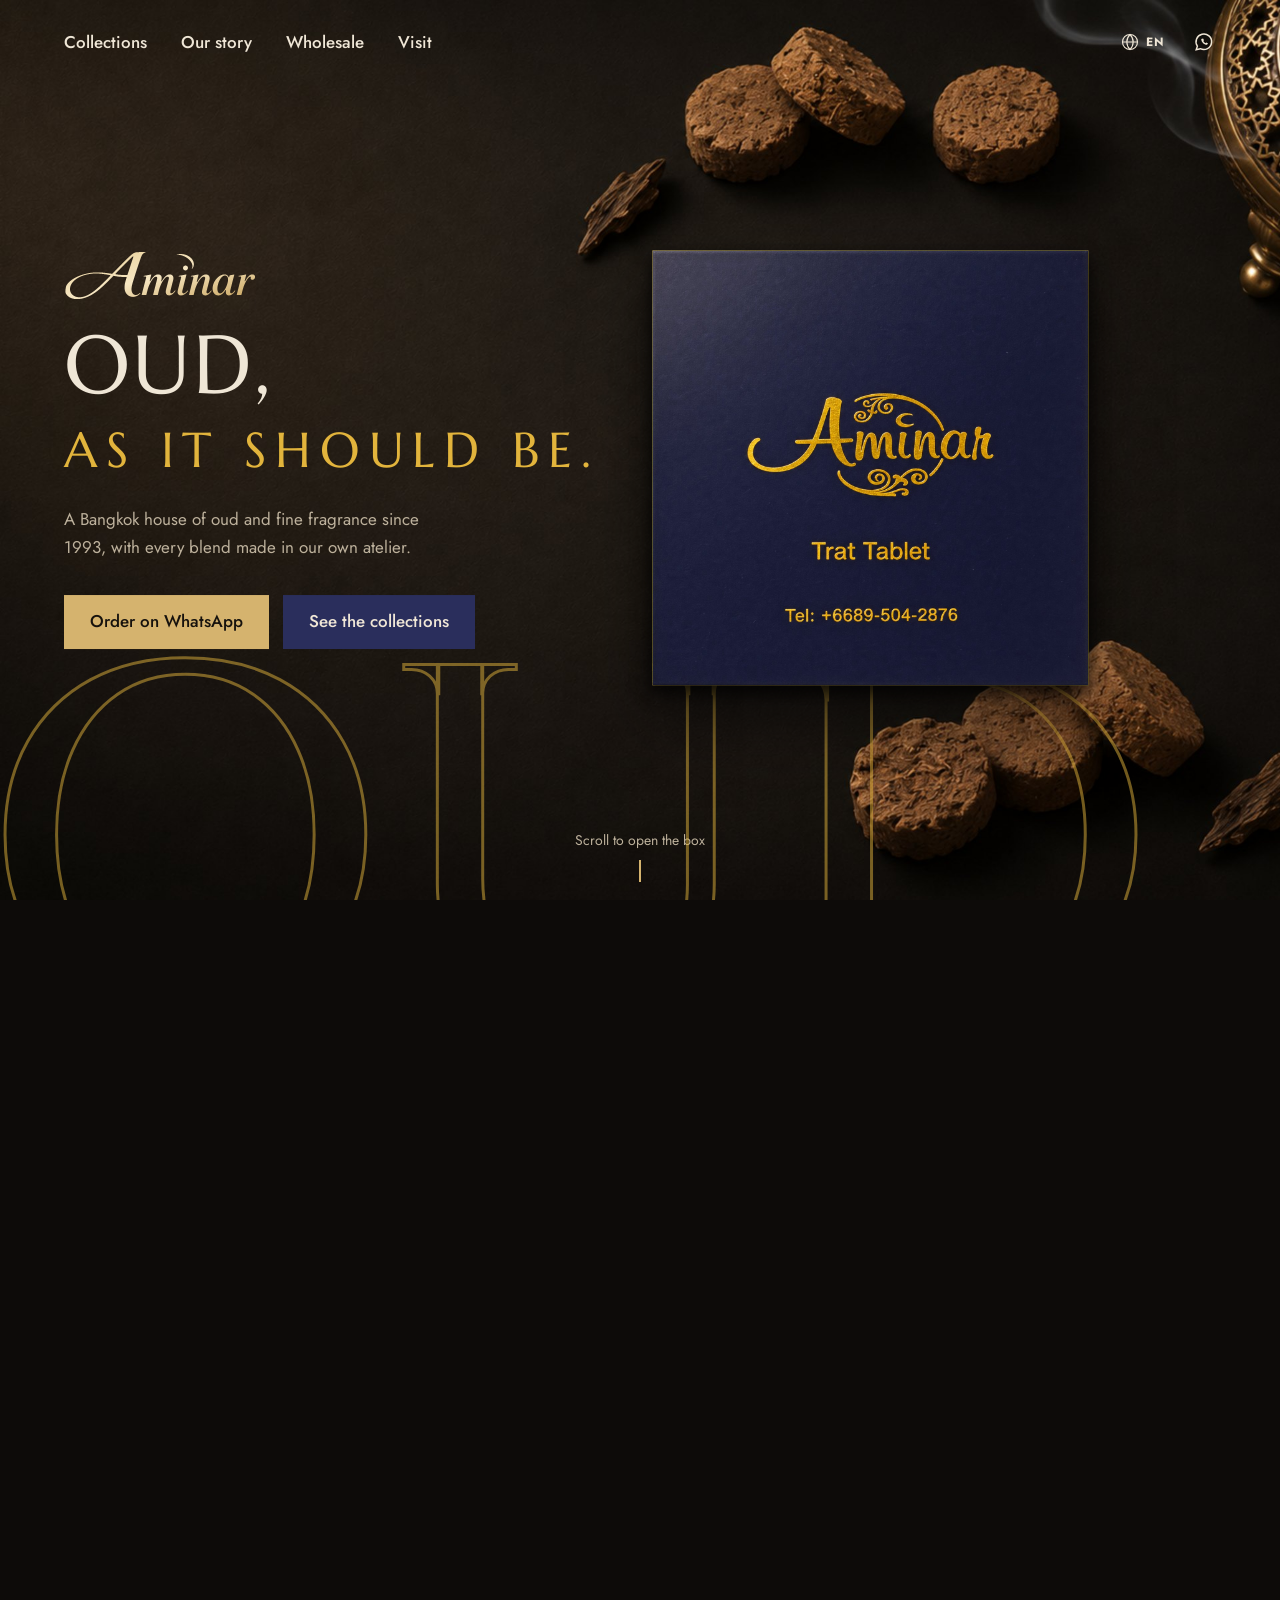
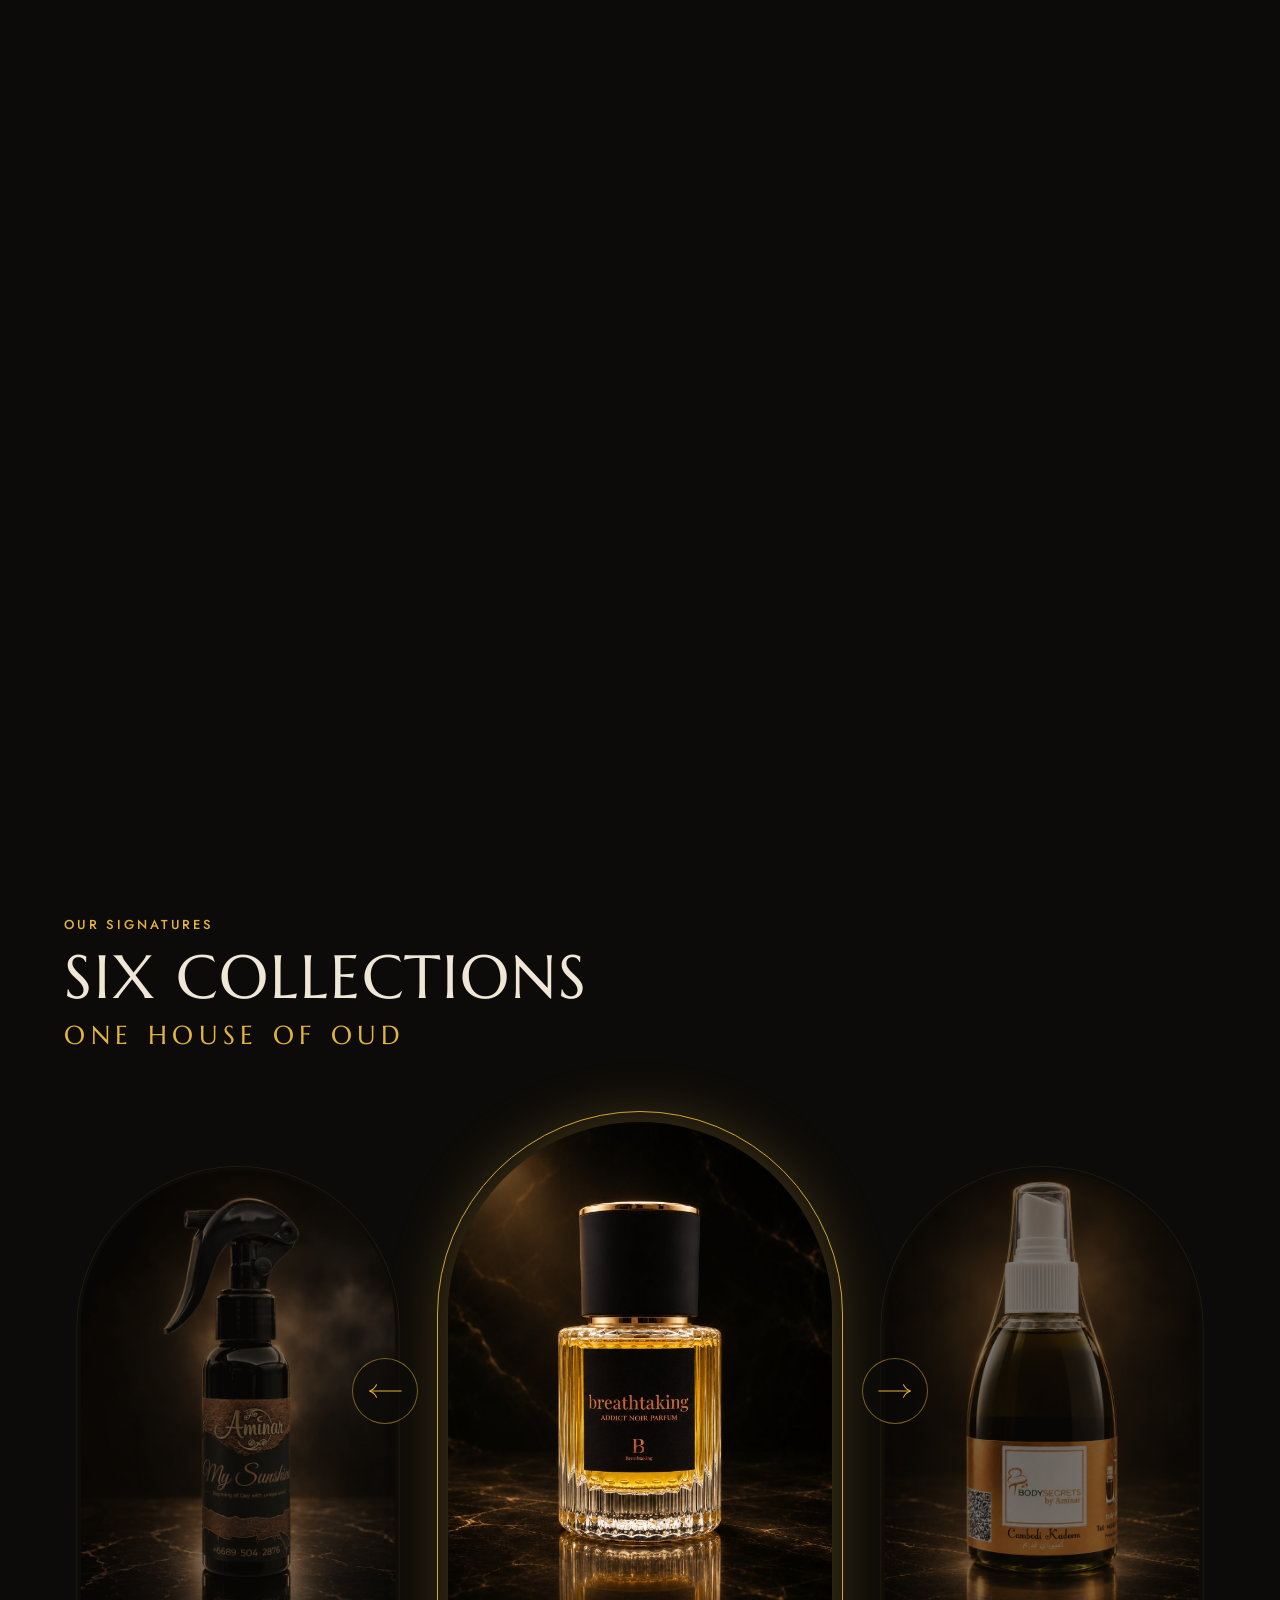
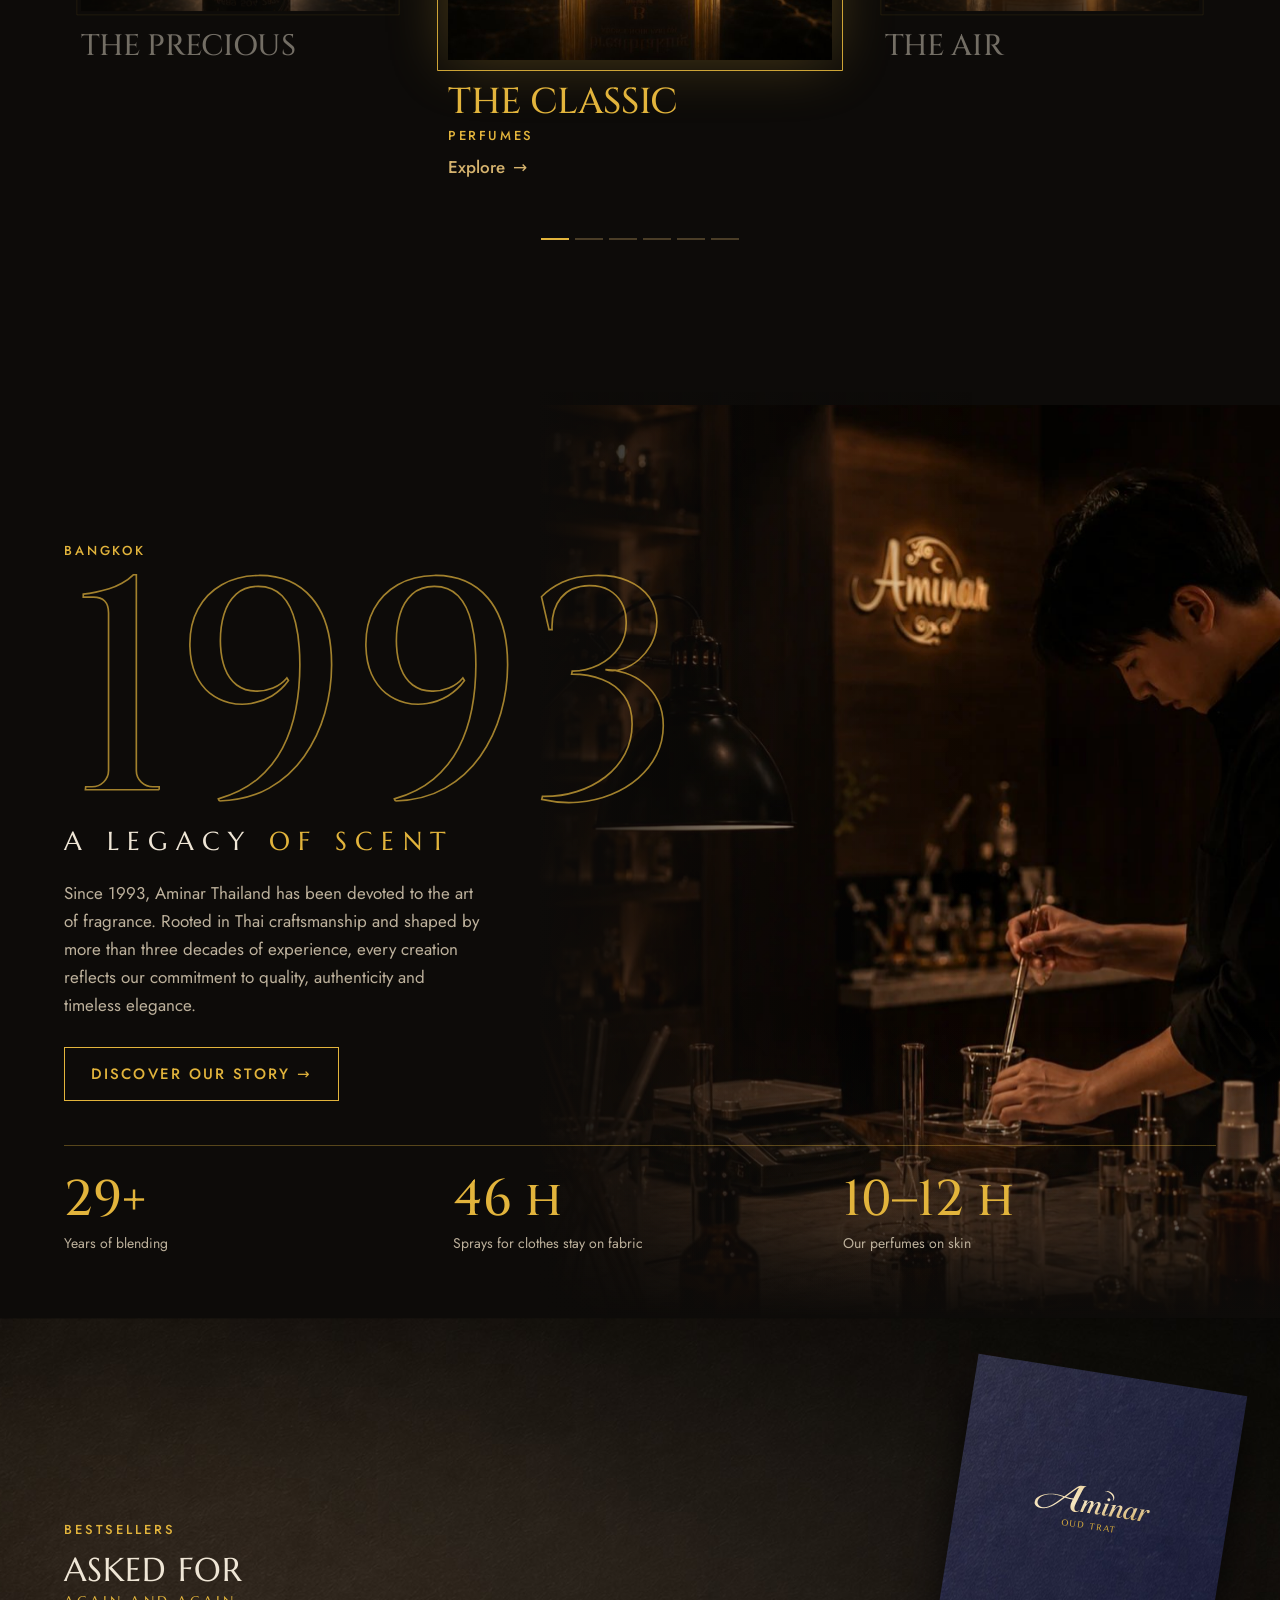
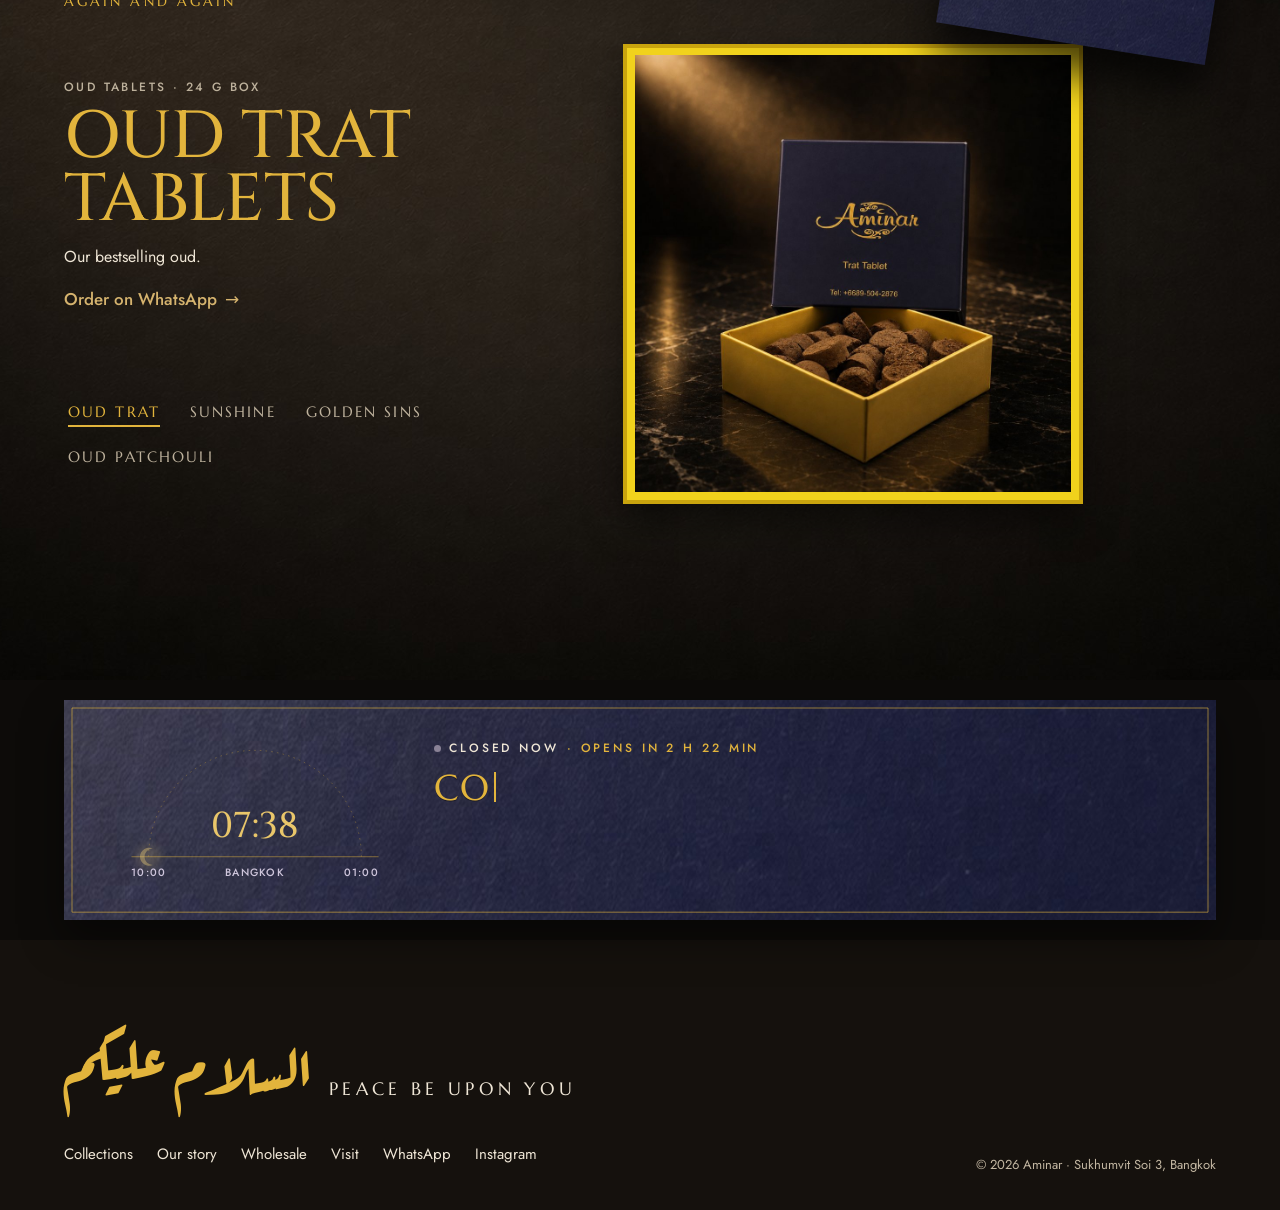
==== commit 169a722b: "Thai version: globe language switch, Thai for Thai-language browsers, matching Thai fonts; new scent" ====
--- a/index.html
+++ b/index.html
@@ -372,7 +372,9 @@
 </head>
 <body>
 <script>document.documentElement.classList.add('js')</script>
-<script src="data/products.js?v=mw3stgrs"></script>
+<script src="data/products.js?v=mwjzyg62"></script>
+<script src="data/lang-th.js?v=mwjzyg62"></script>
+<script src="data/i18n.js?v=mwjzyg62"></script>
 
 <header class="nav" id="nav">
   <button class="icon menu" id="menuBtn" aria-label="Open menu" aria-expanded="false" aria-controls="overlay"><span class="burger"></span></button>
@@ -707,7 +709,10 @@
   const split = (el) => [...el.childNodes].forEach((n) => {
     if (n.nodeType === 3) {
       const f = document.createDocumentFragment();
-      [...n.textContent].forEach((c) => { const i = document.createElement('i'); i.className = 'ch'; i.style.fontStyle = 'normal'; i.textContent = c; i.setAttribute('aria-hidden', 'true'); f.append(i); });
+      // Thai visitors: translate first, then split into whole letters (a vowel or tone mark stays with its consonant)
+      const txt = window.I18N ? I18N.t(n.textContent) : n.textContent;
+      const letters = window.Intl && Intl.Segmenter ? [...new Intl.Segmenter('th', {granularity: 'grapheme'}).segment(txt)].map((g) => g.segment) : [...txt];
+      letters.forEach((c) => { const i = document.createElement('i'); i.className = 'ch'; i.style.fontStyle = 'normal'; i.textContent = c; i.setAttribute('aria-hidden', 'true'); f.append(i); });
       n.replaceWith(f);
     } else split(n);
   });
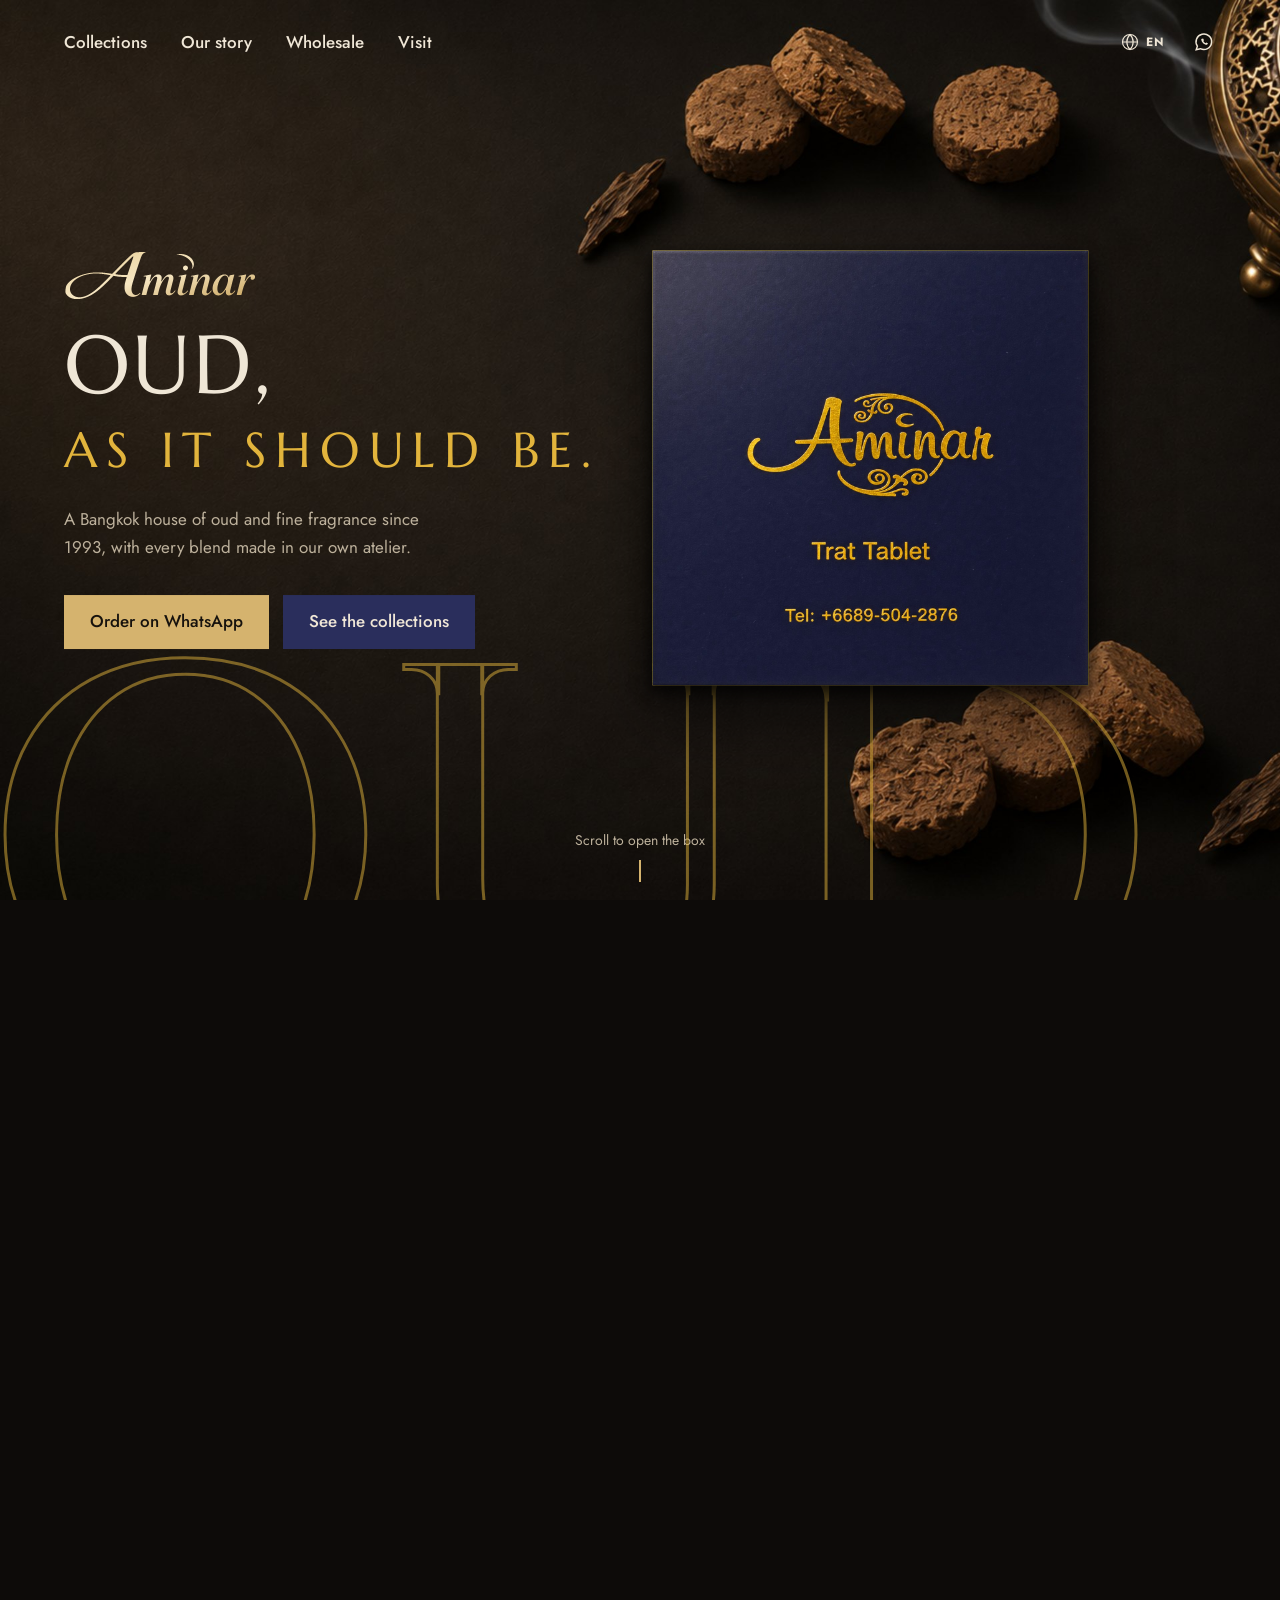
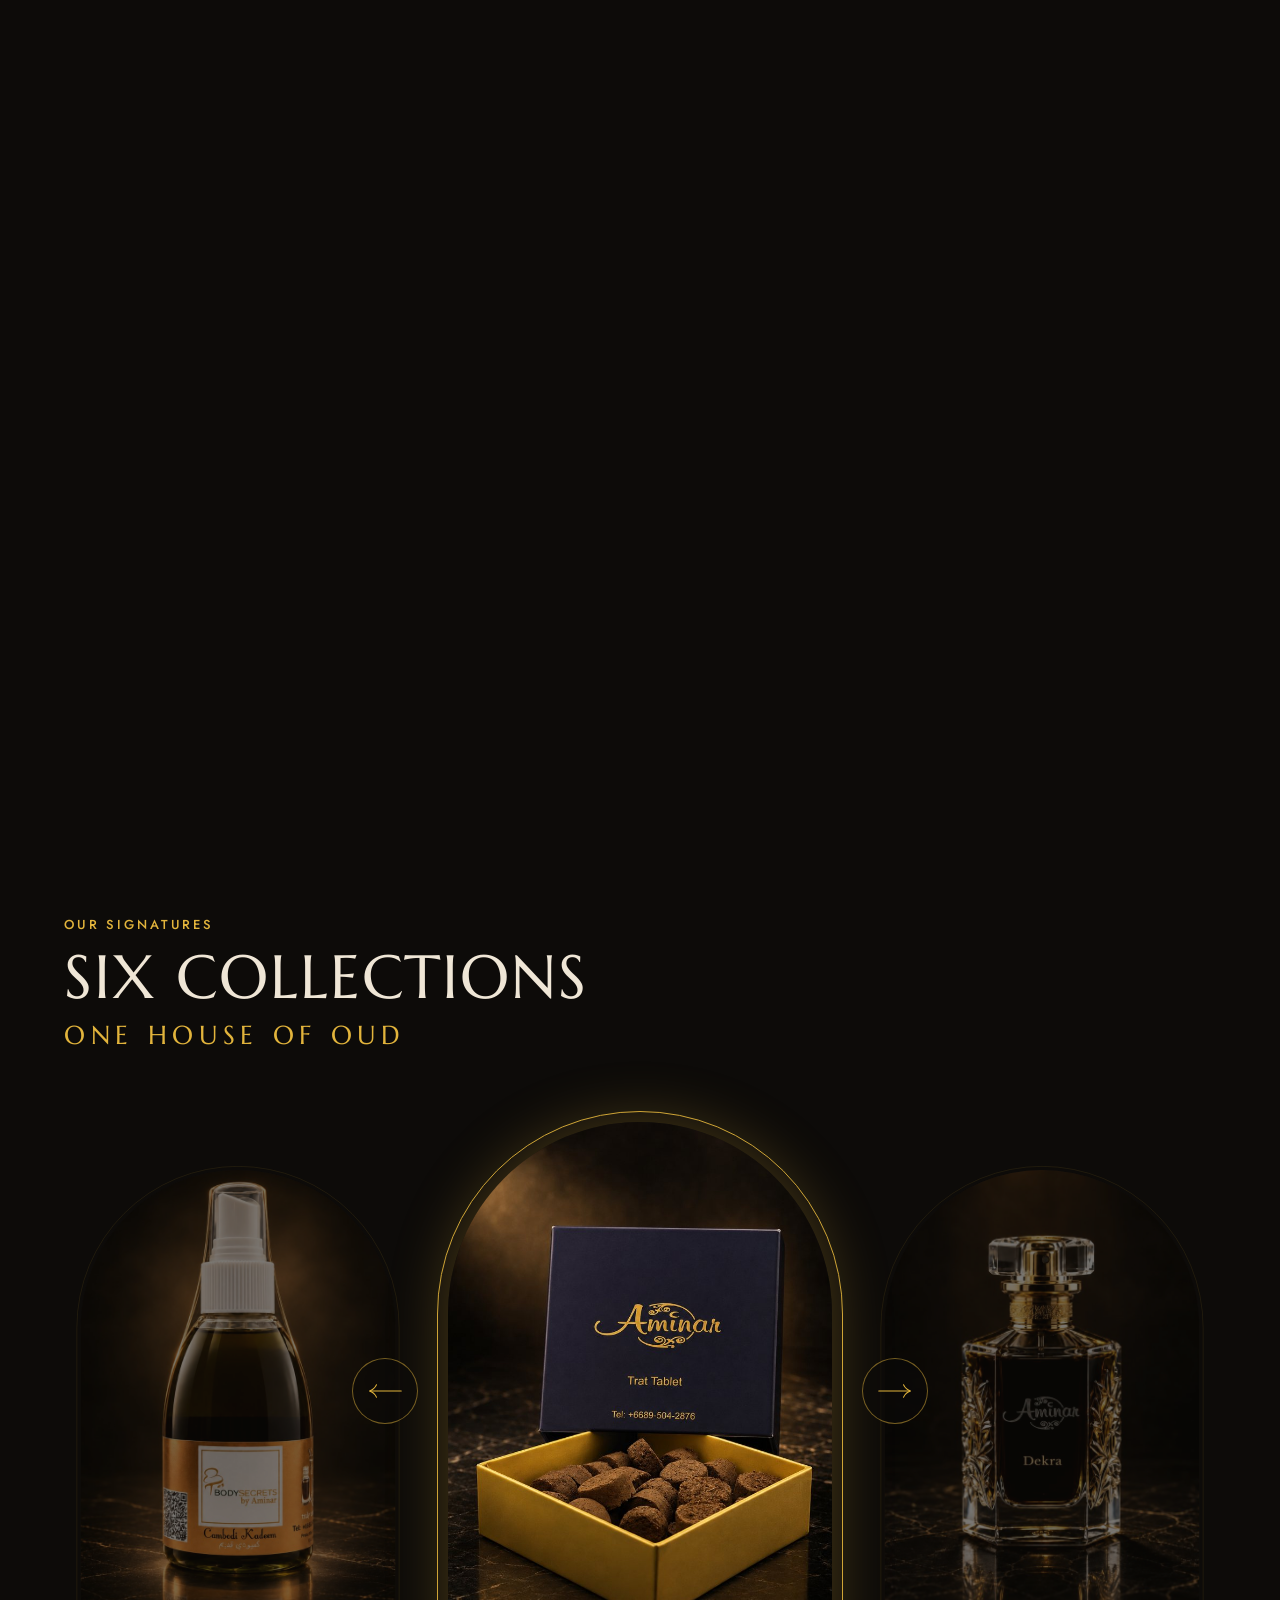
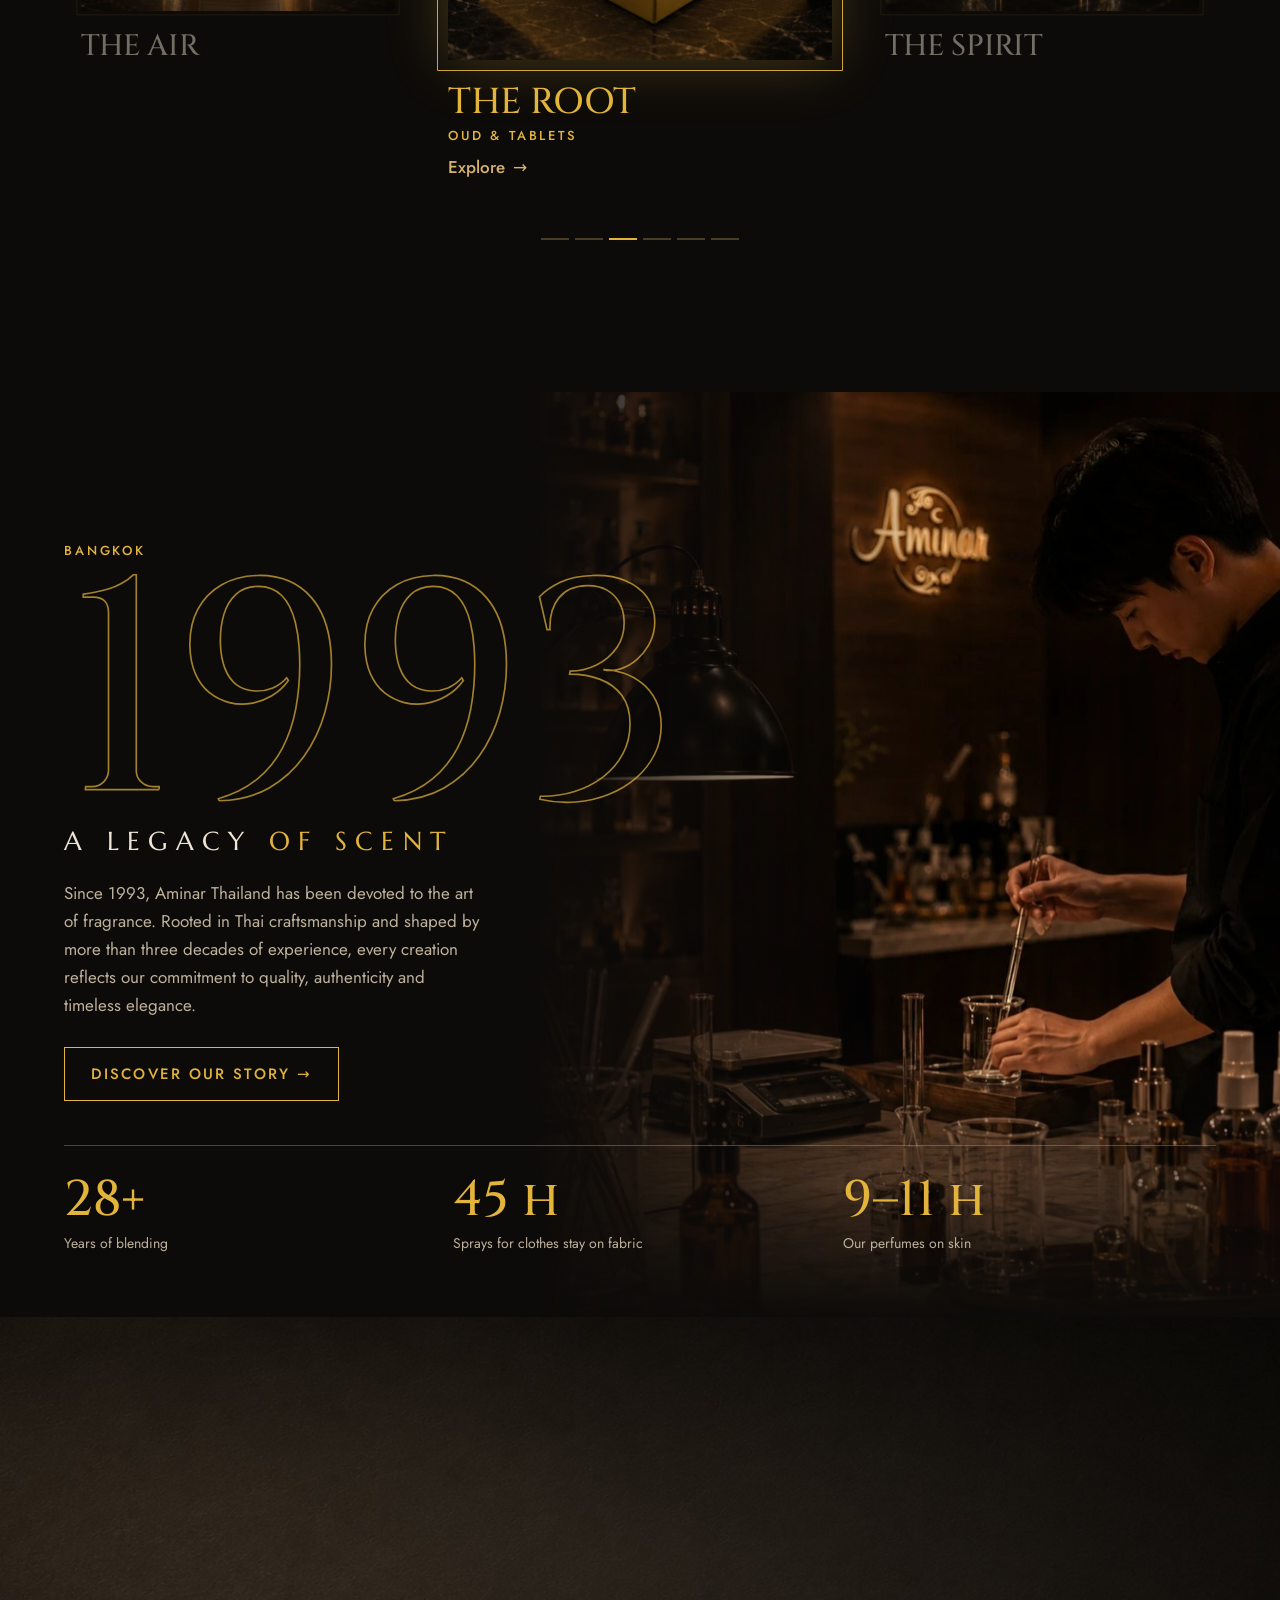
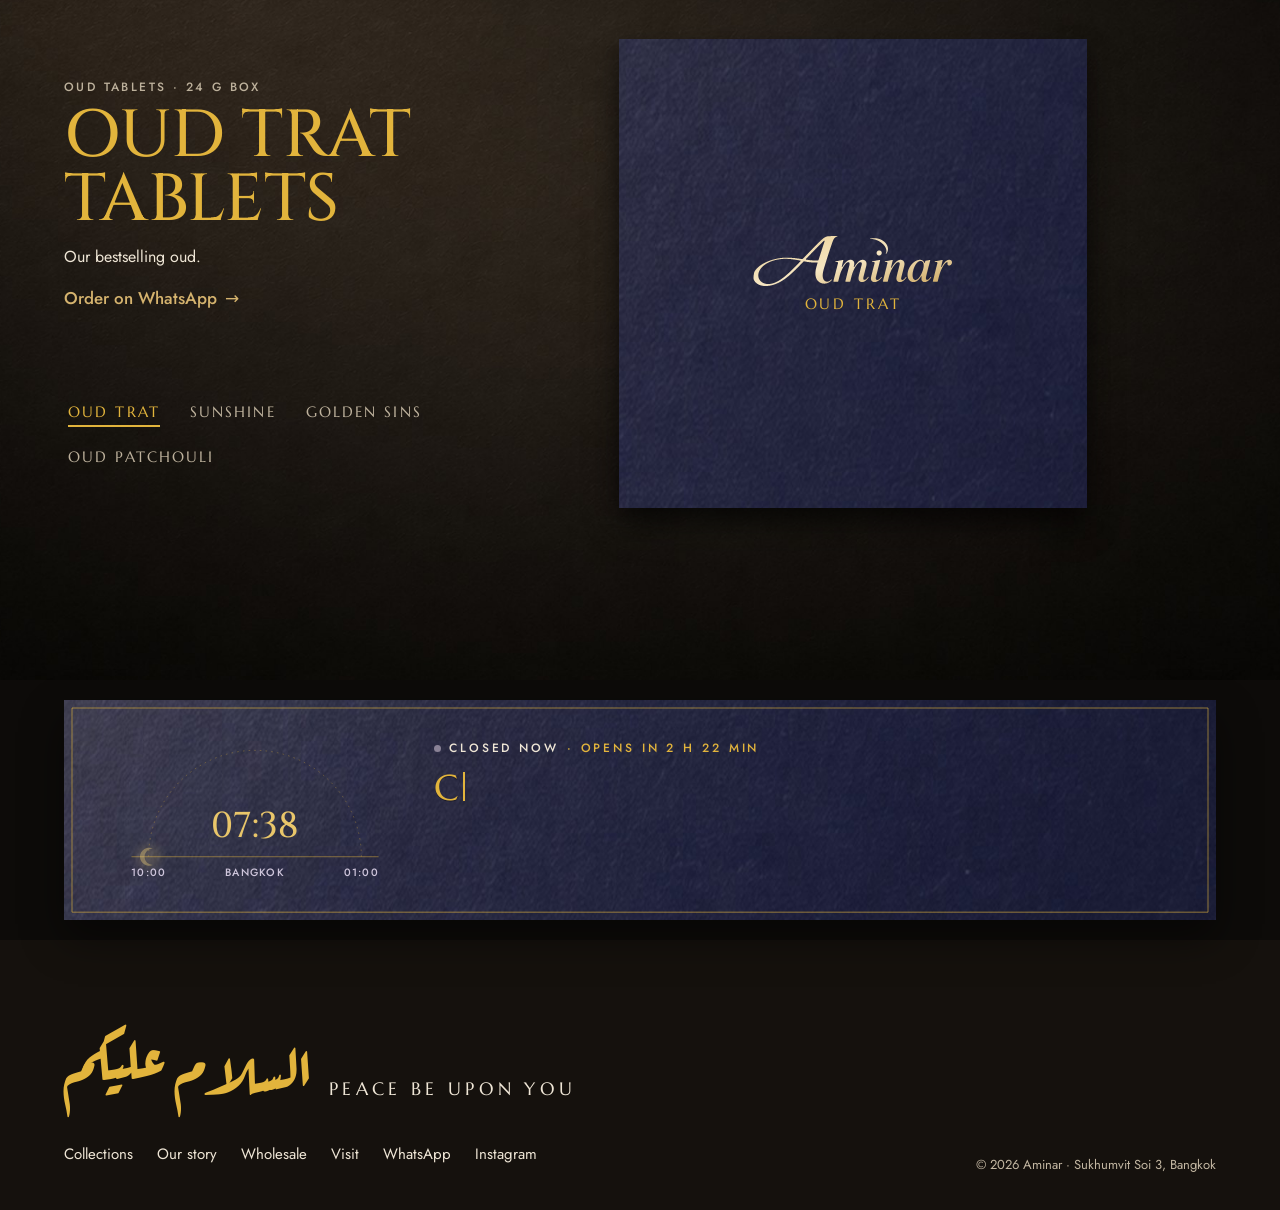
==== commit 37feae83: "Thai fonts: Kanit for headings, IBM Plex Sans Thai for text Co-Authored-By: Claude Opus 5.5 <noreply" ====
--- a/index.html
+++ b/index.html
@@ -372,9 +372,9 @@
 </head>
 <body>
 <script>document.documentElement.classList.add('js')</script>
-<script src="data/products.js?v=mwjzyg62"></script>
-<script src="data/lang-th.js?v=mwjzyg62"></script>
-<script src="data/i18n.js?v=mwjzyg62"></script>
+<script src="data/products.js?v=mwk2a7hh"></script>
+<script src="data/lang-th.js?v=mwk2a7hh"></script>
+<script src="data/i18n.js?v=mwk2a7hh"></script>
 
 <header class="nav" id="nav">
   <button class="icon menu" id="menuBtn" aria-label="Open menu" aria-expanded="false" aria-controls="overlay"><span class="burger"></span></button>
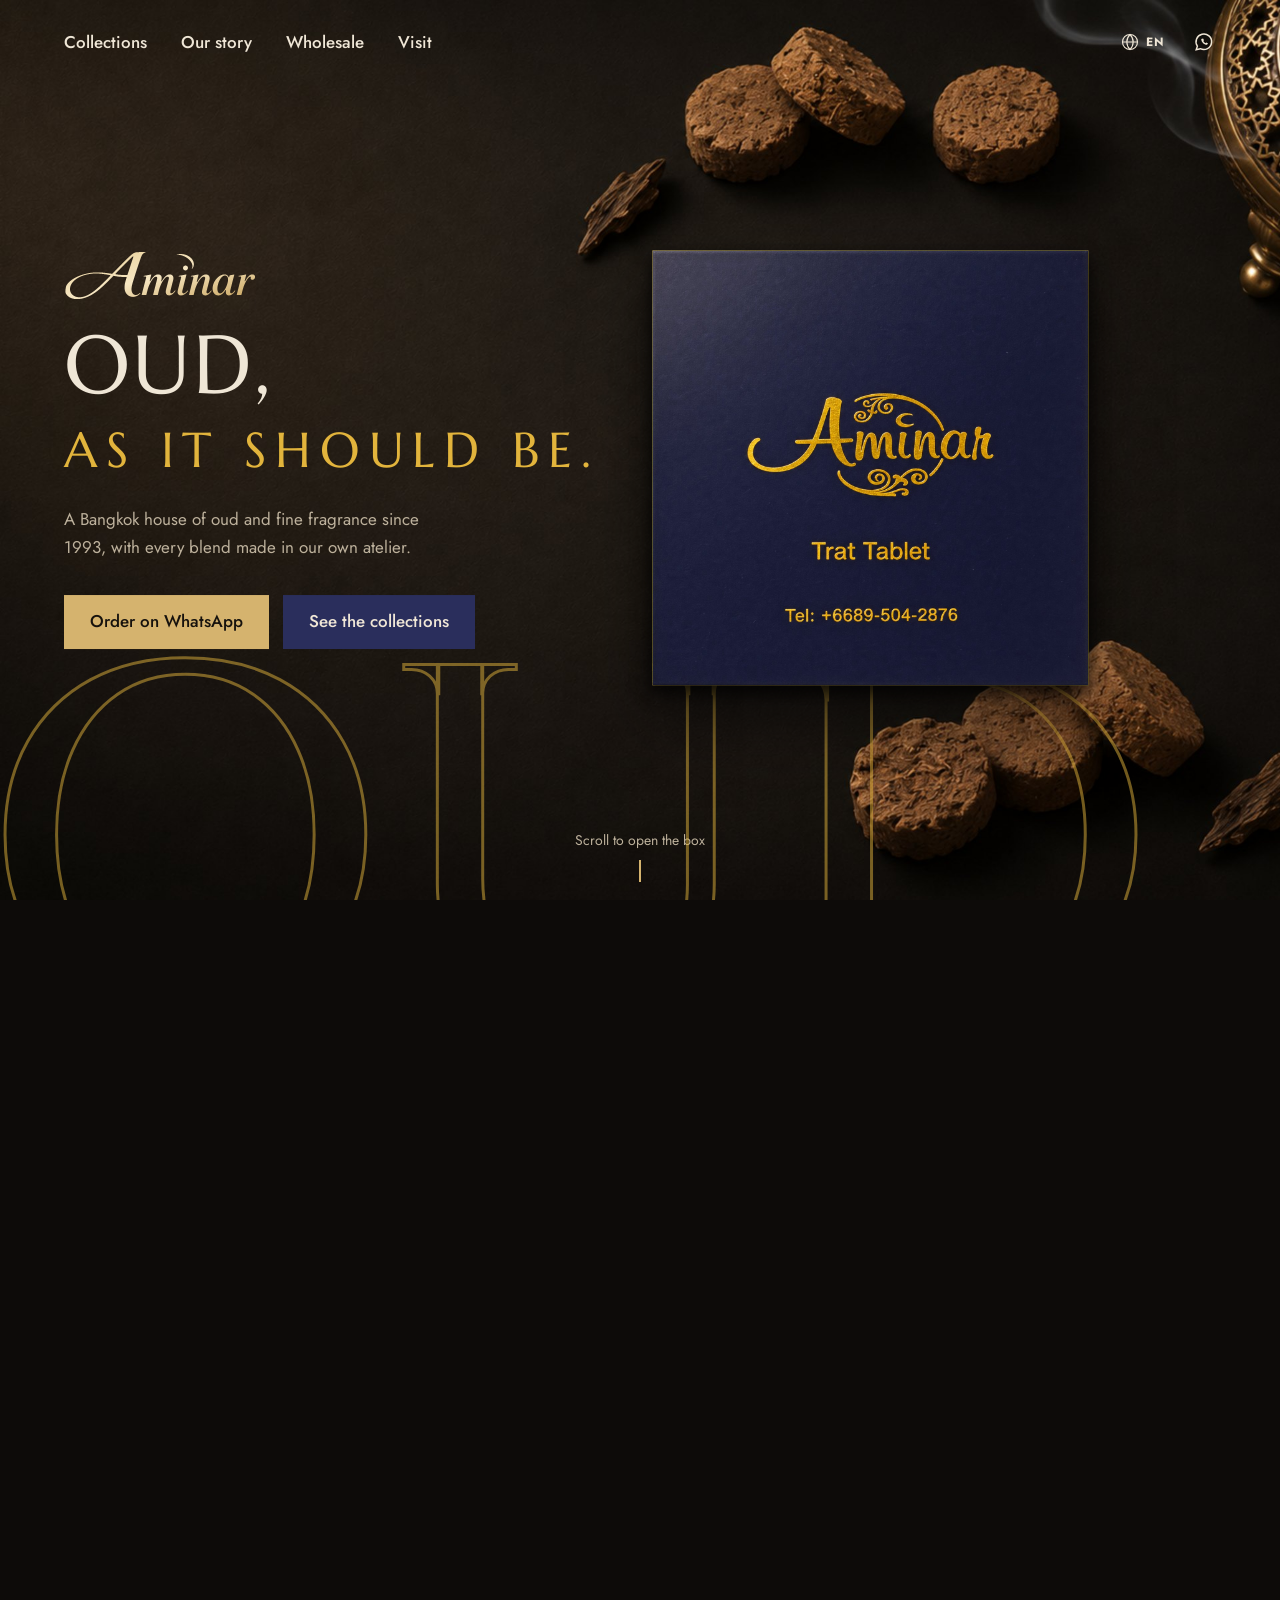
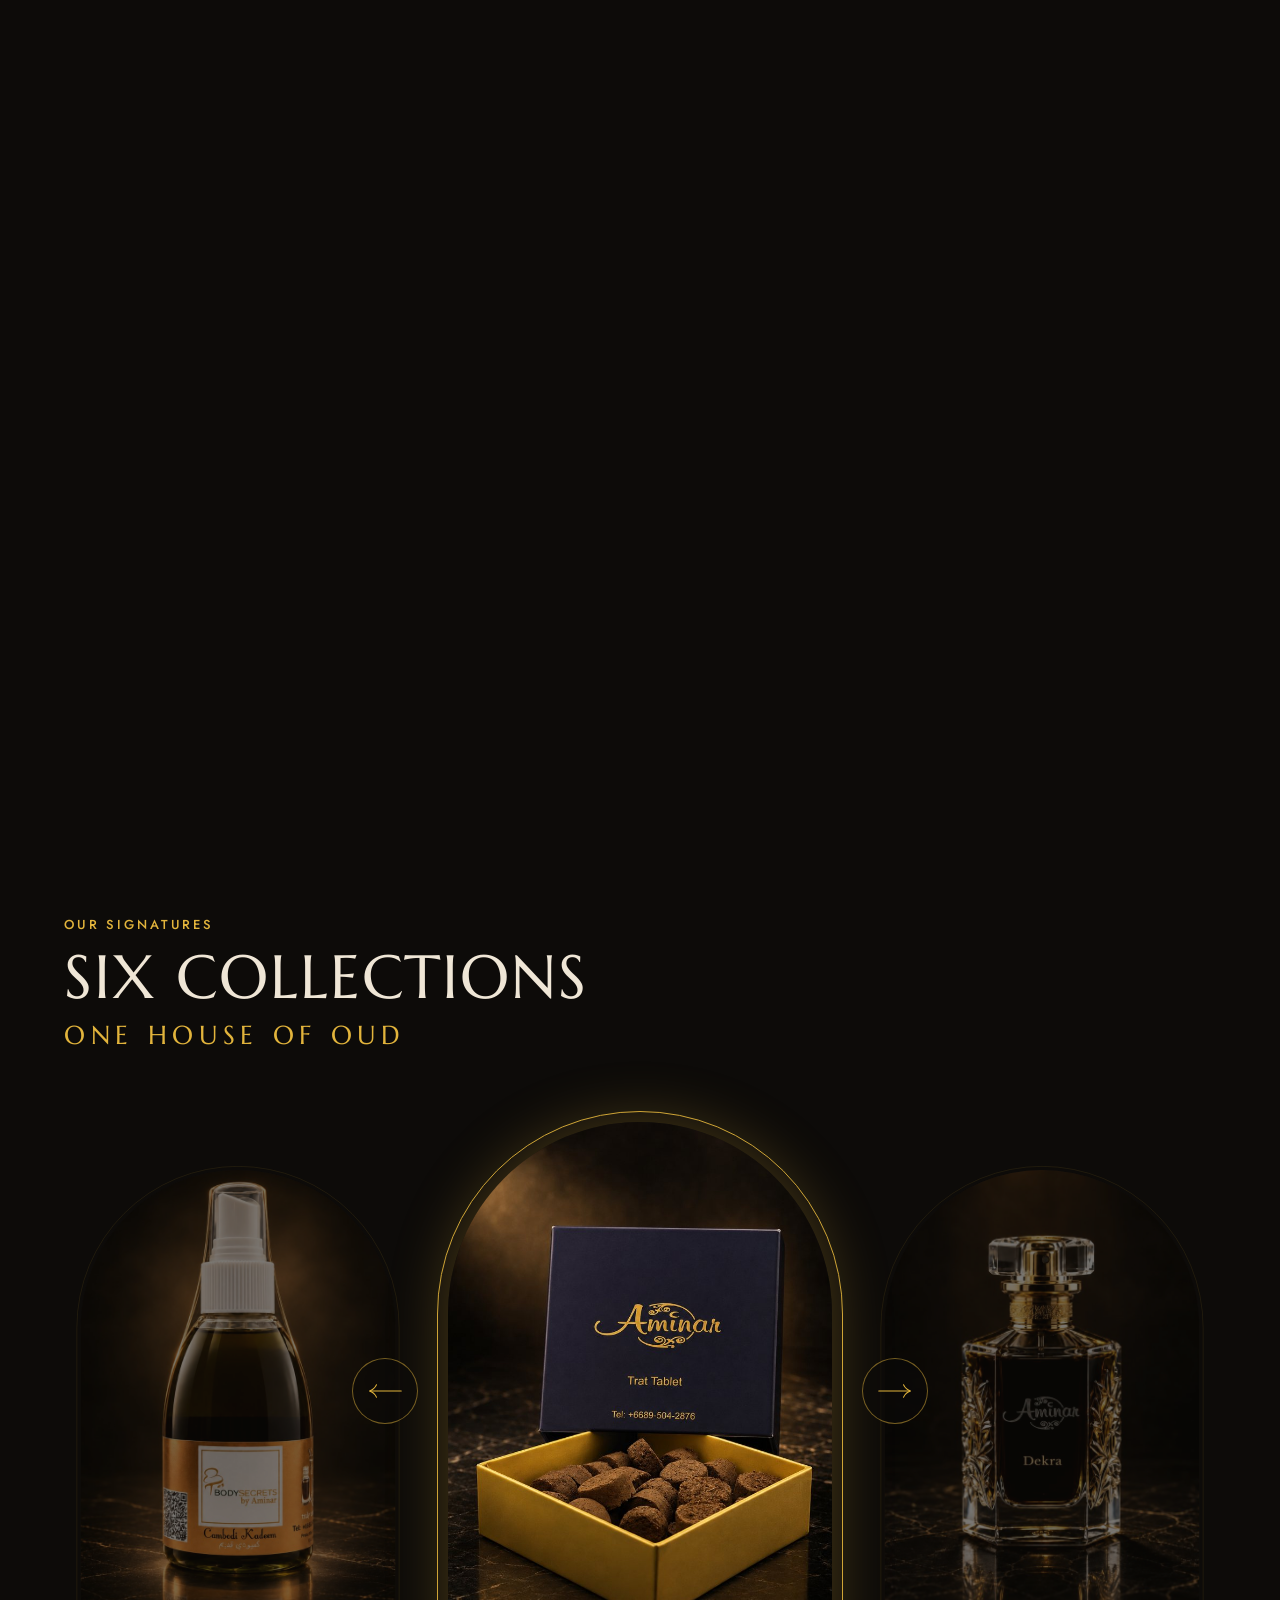
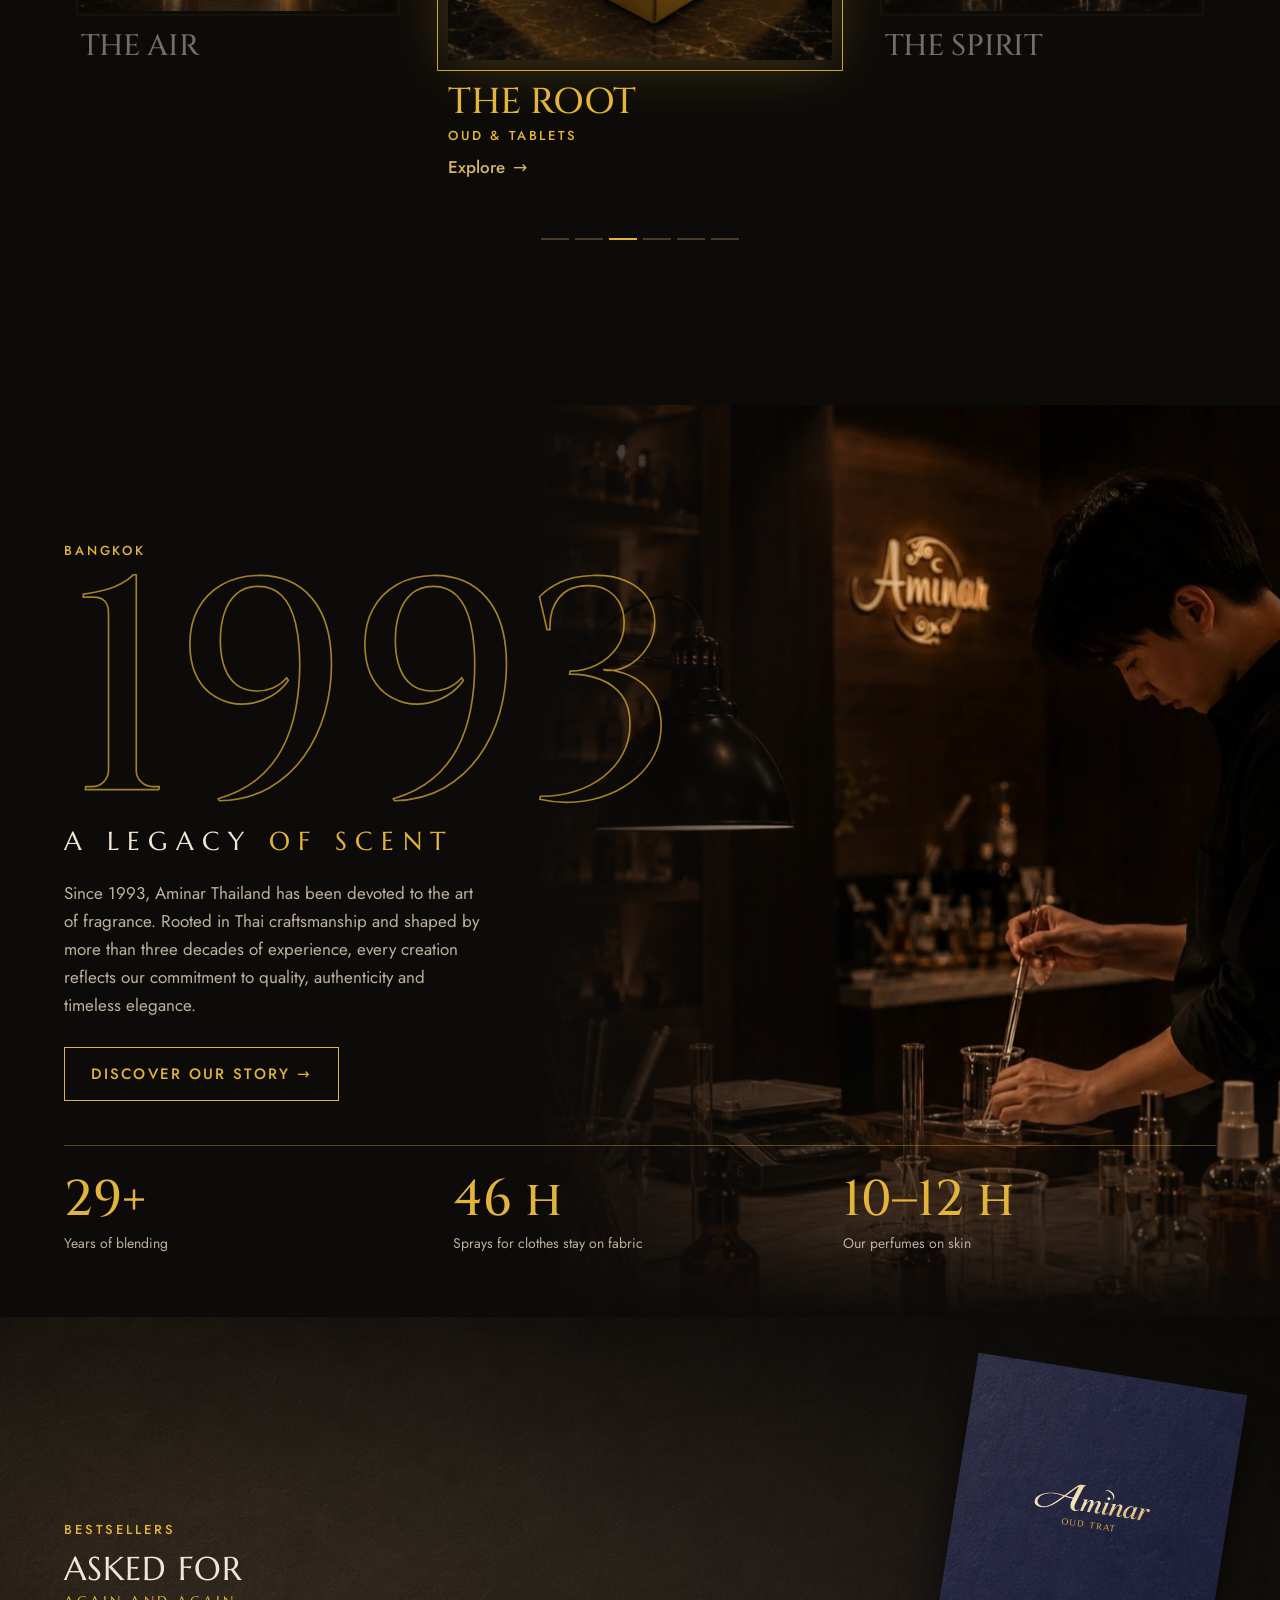
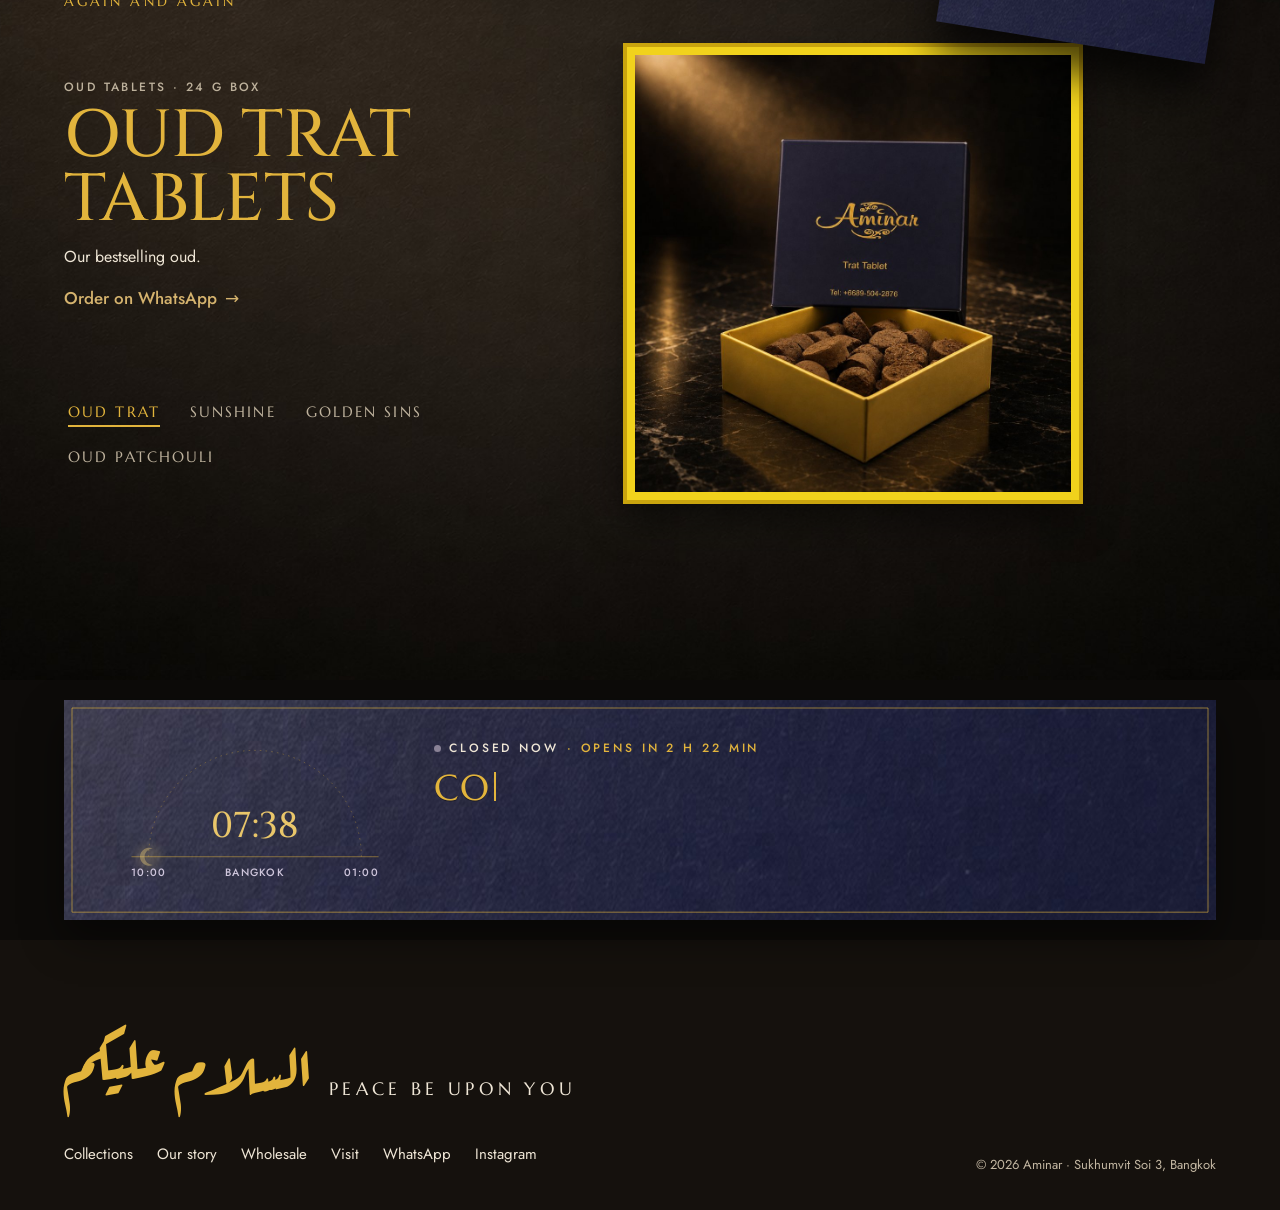
==== commit f85bc415: "Thai: อู๊ด spelling, ไม้กฤษณา for the wood Co-Authored-By: Claude Opus 5.5 <noreply@anthropic.com>" ====
--- a/index.html
+++ b/index.html
@@ -372,9 +372,9 @@
 </head>
 <body>
 <script>document.documentElement.classList.add('js')</script>
-<script src="data/products.js?v=mwk2a7hh"></script>
-<script src="data/lang-th.js?v=mwk2a7hh"></script>
-<script src="data/i18n.js?v=mwk2a7hh"></script>
+<script src="data/products.js?v=mwk2fdxb"></script>
+<script src="data/lang-th.js?v=mwk2fdxb"></script>
+<script src="data/i18n.js?v=mwk2fdxb"></script>
 
 <header class="nav" id="nav">
   <button class="icon menu" id="menuBtn" aria-label="Open menu" aria-expanded="false" aria-controls="overlay"><span class="burger"></span></button>
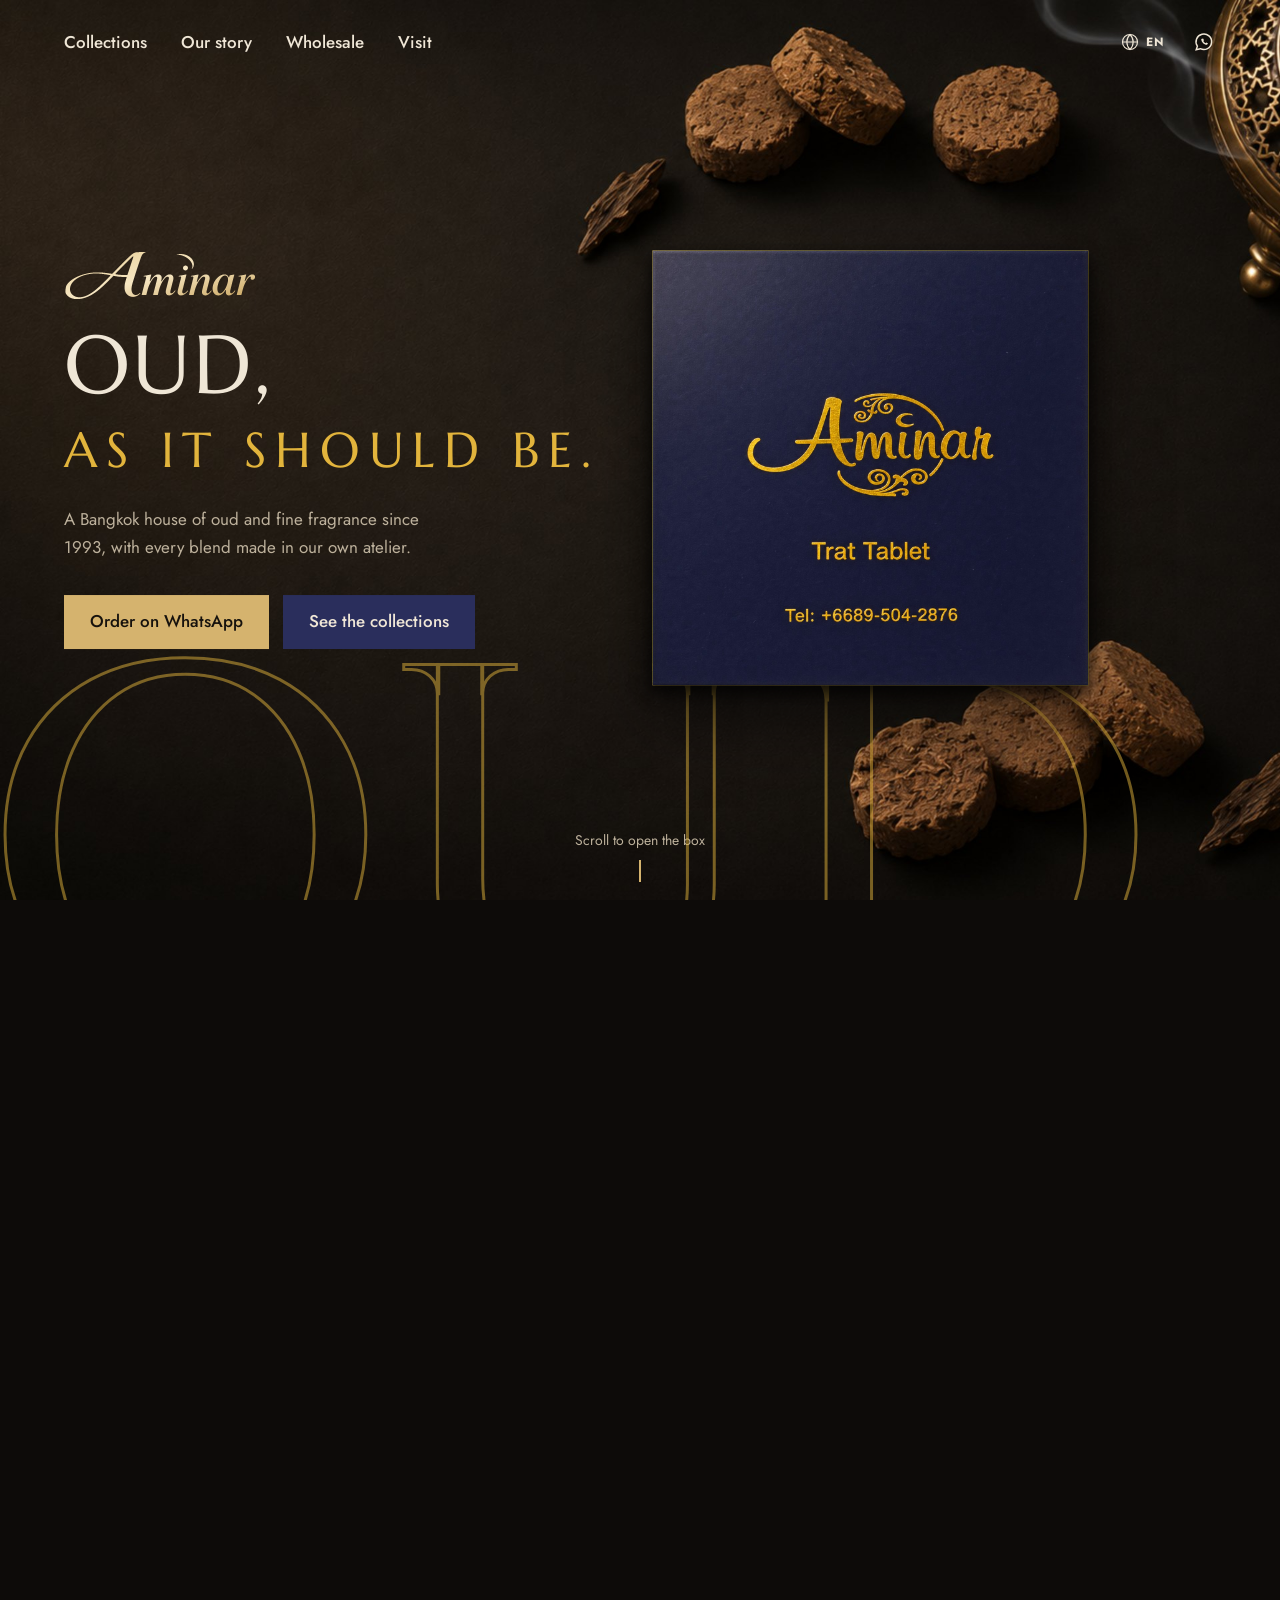
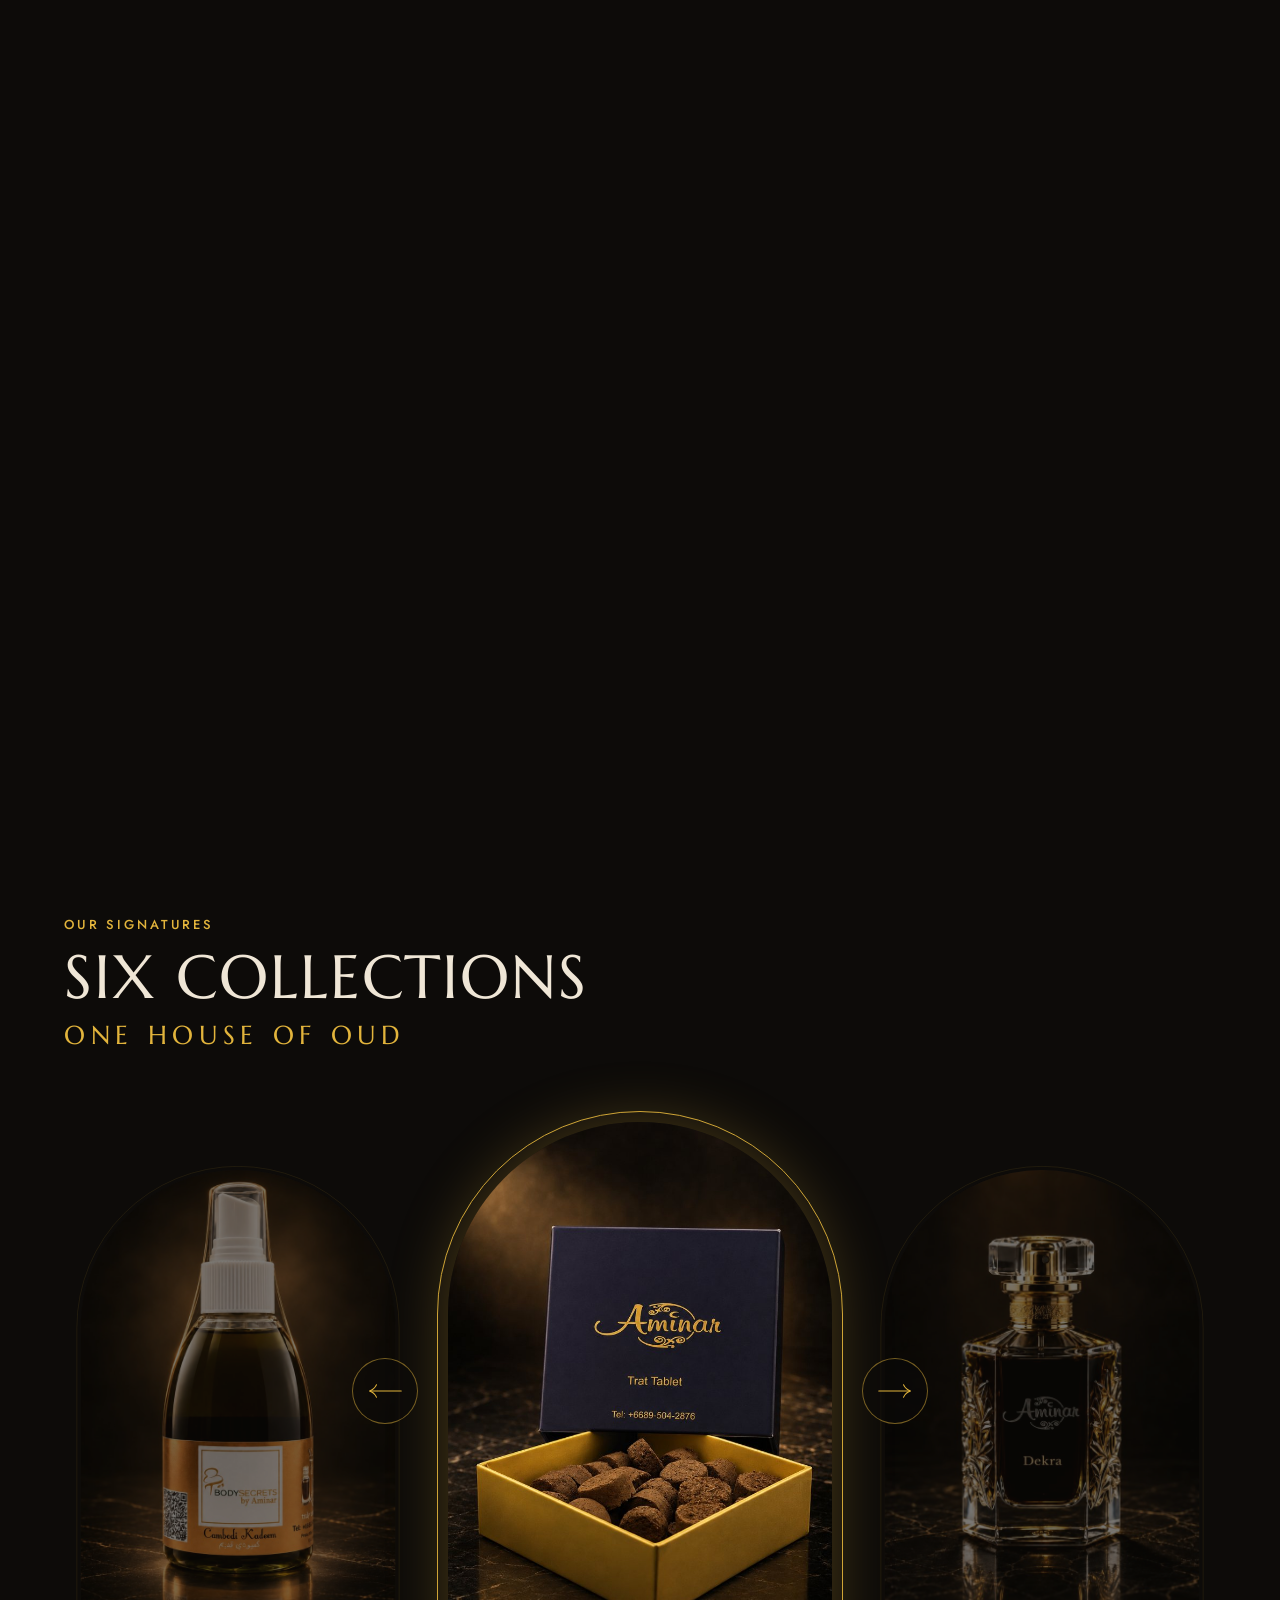
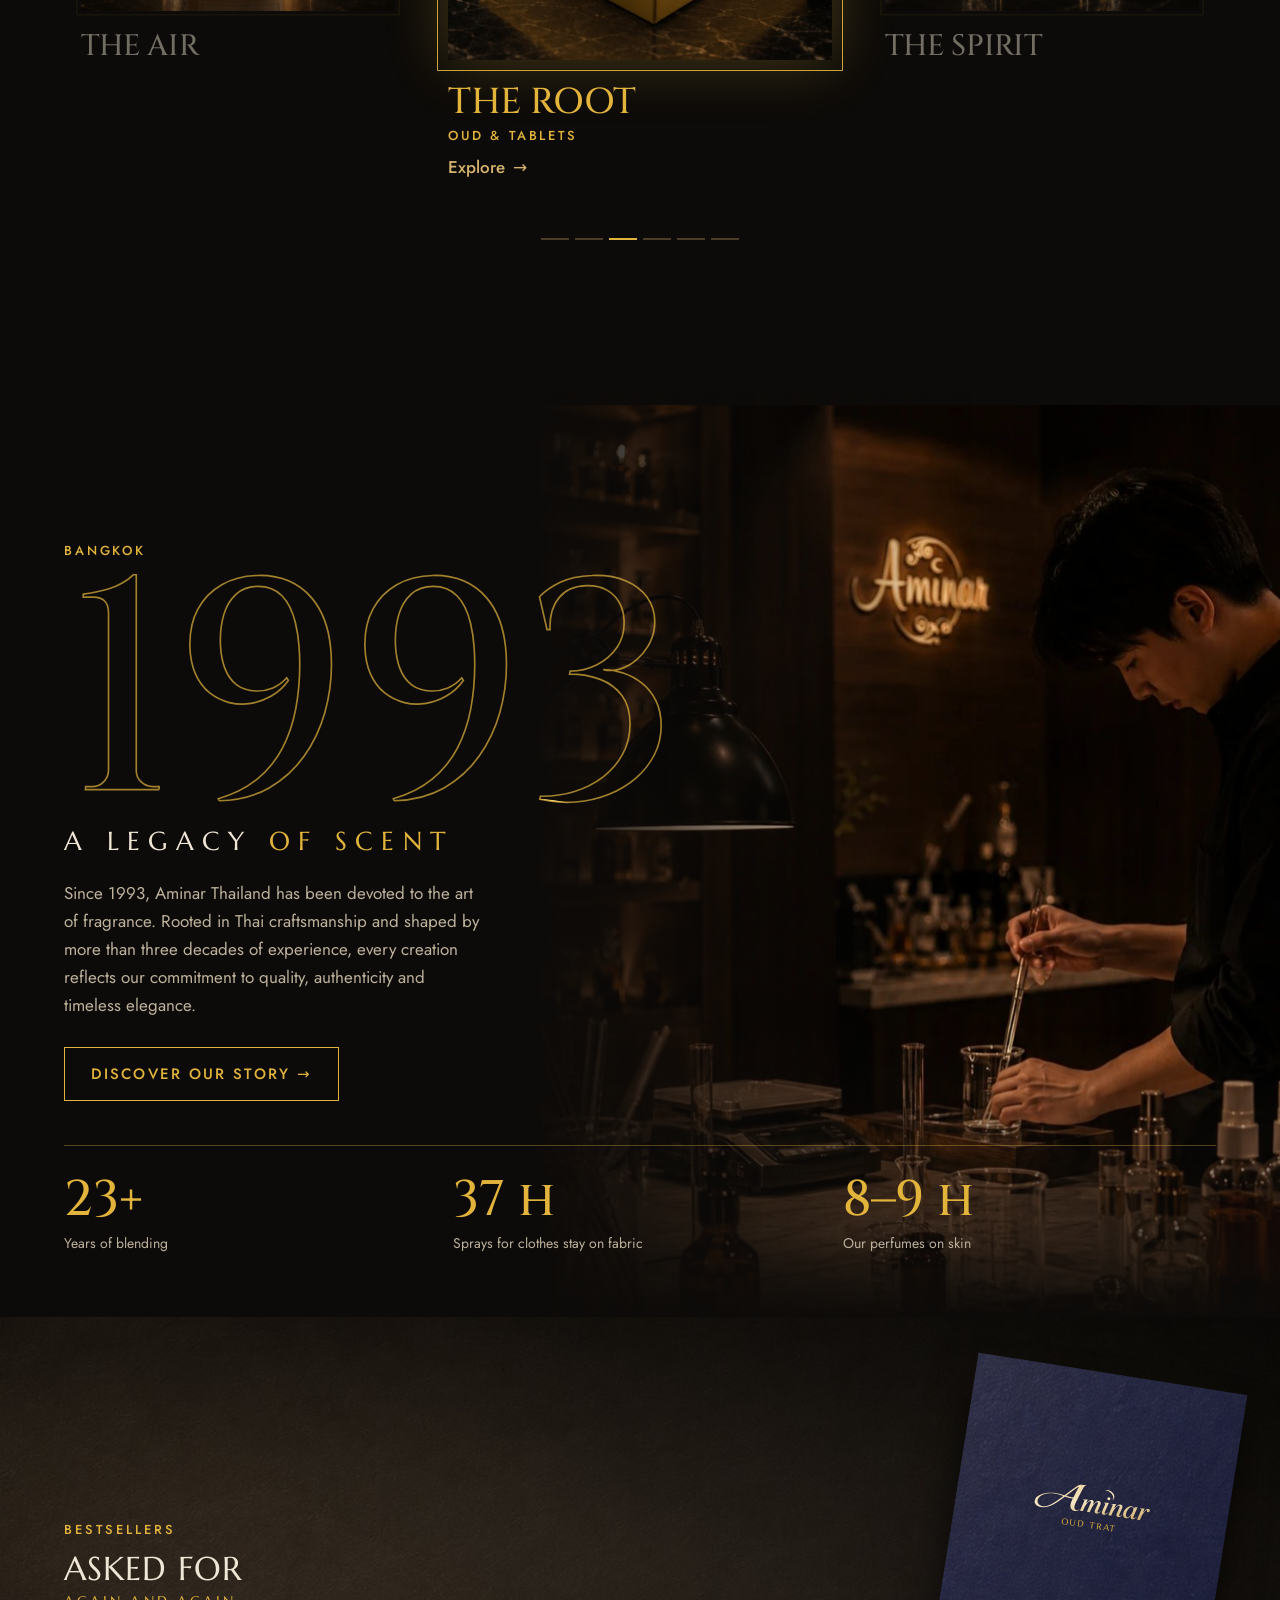
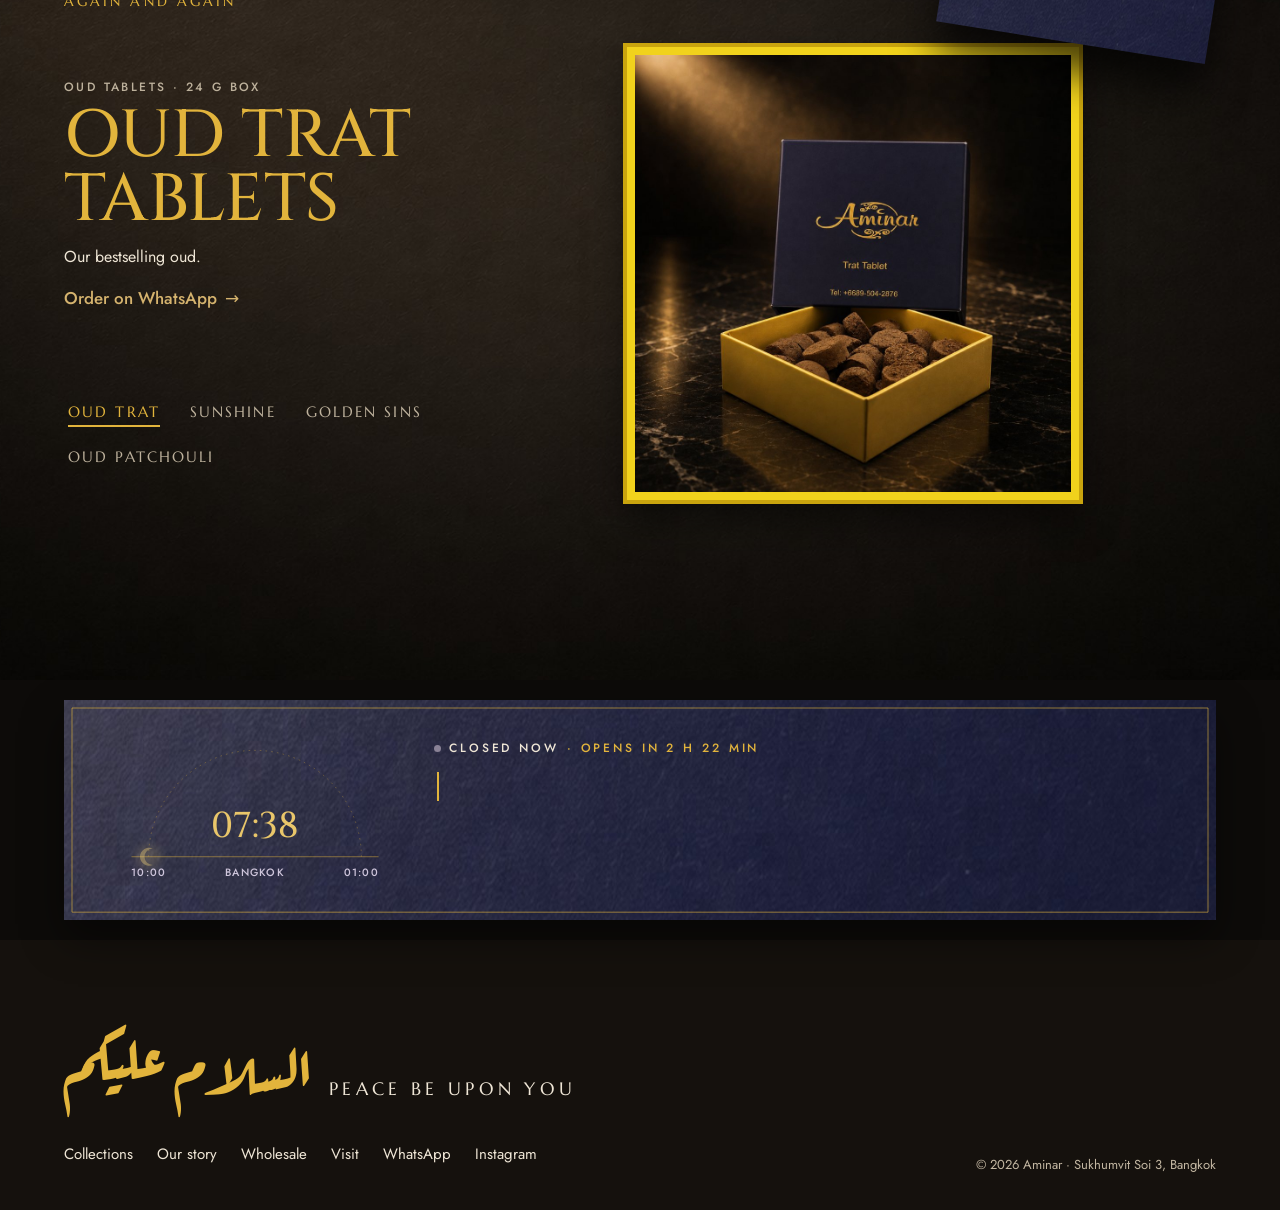
==== commit ae868924: "Scent notes: Gentleman, Abaya, Bint Al Khaleej, Oud Hair, Ruby Musk Co-Authored-By: Claude Opus 5.5 " ====
--- a/index.html
+++ b/index.html
@@ -372,9 +372,9 @@
 </head>
 <body>
 <script>document.documentElement.classList.add('js')</script>
-<script src="data/products.js?v=mwk2fdxb"></script>
-<script src="data/lang-th.js?v=mwk2fdxb"></script>
-<script src="data/i18n.js?v=mwk2fdxb"></script>
+<script src="data/products.js?v=mwoh4fms"></script>
+<script src="data/lang-th.js?v=mwoh4fms"></script>
+<script src="data/i18n.js?v=mwoh4fms"></script>
 
 <header class="nav" id="nav">
   <button class="icon menu" id="menuBtn" aria-label="Open menu" aria-expanded="false" aria-controls="overlay"><span class="burger"></span></button>
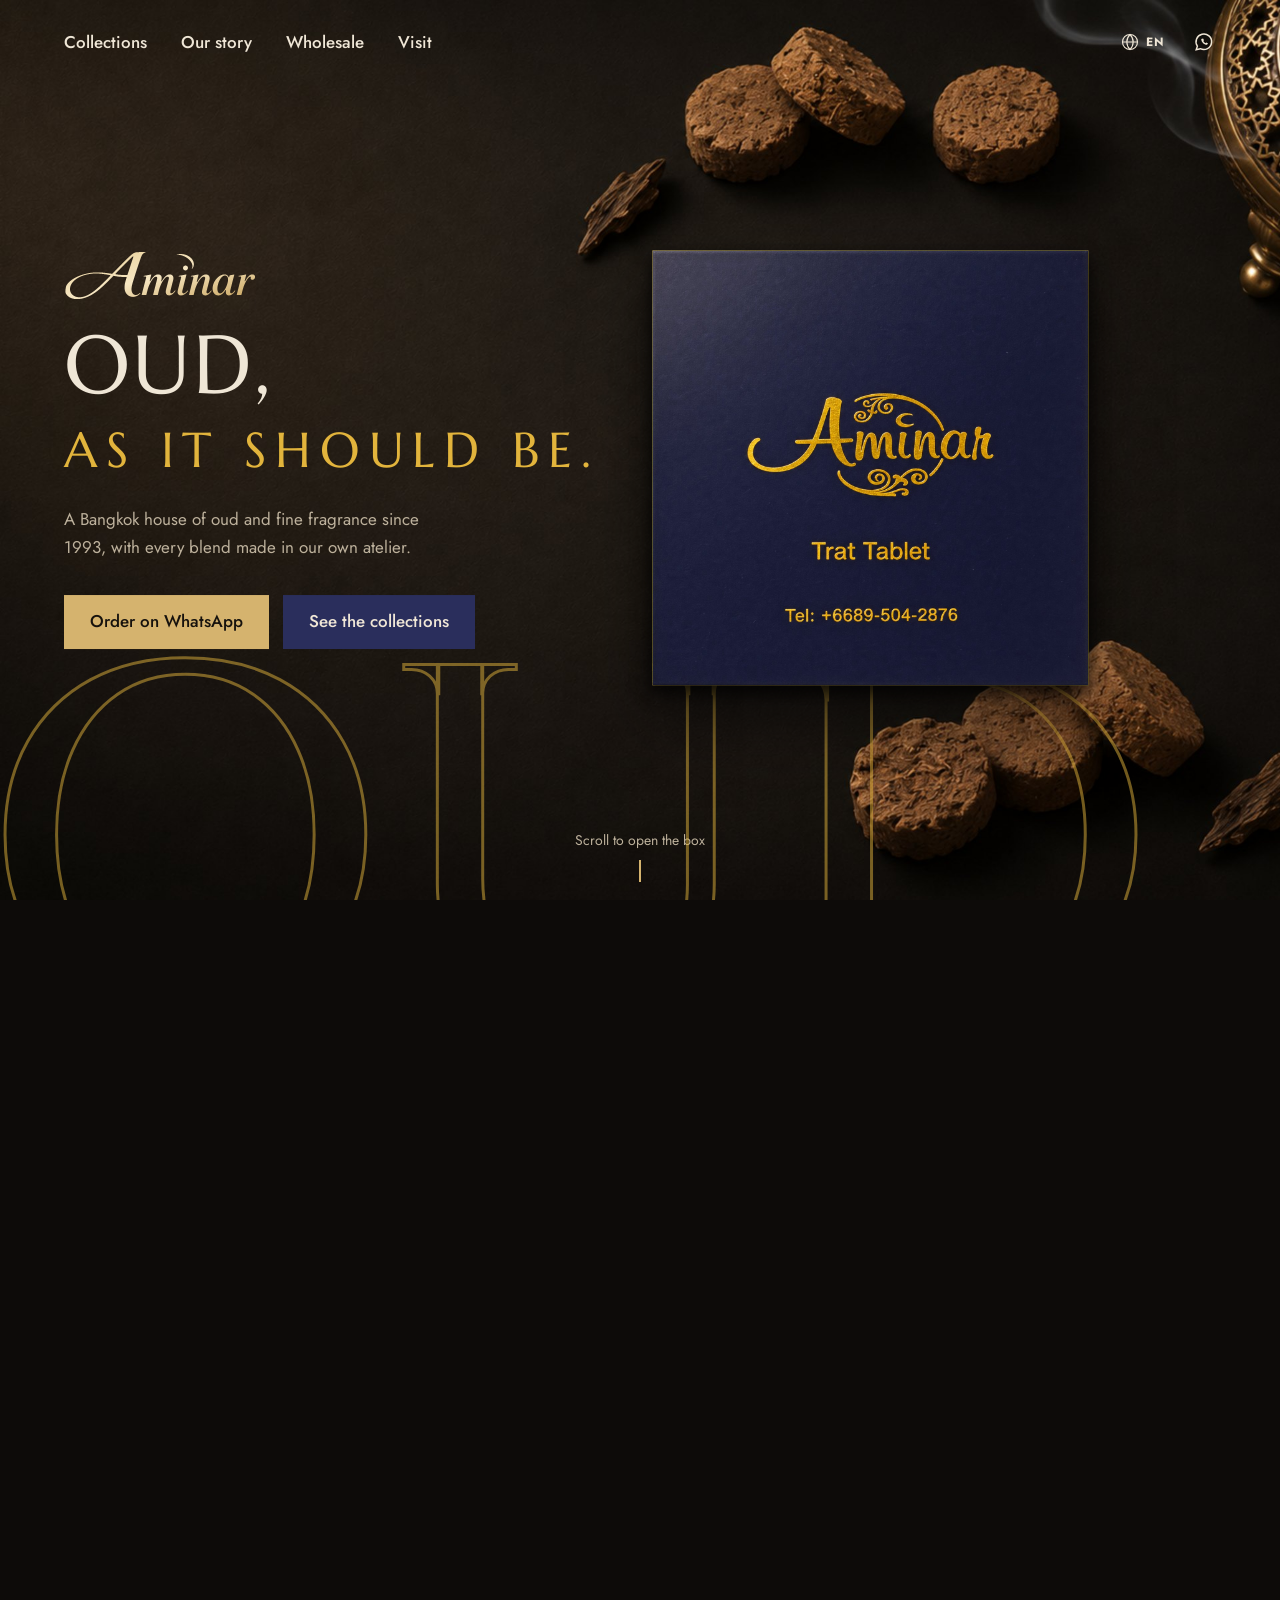
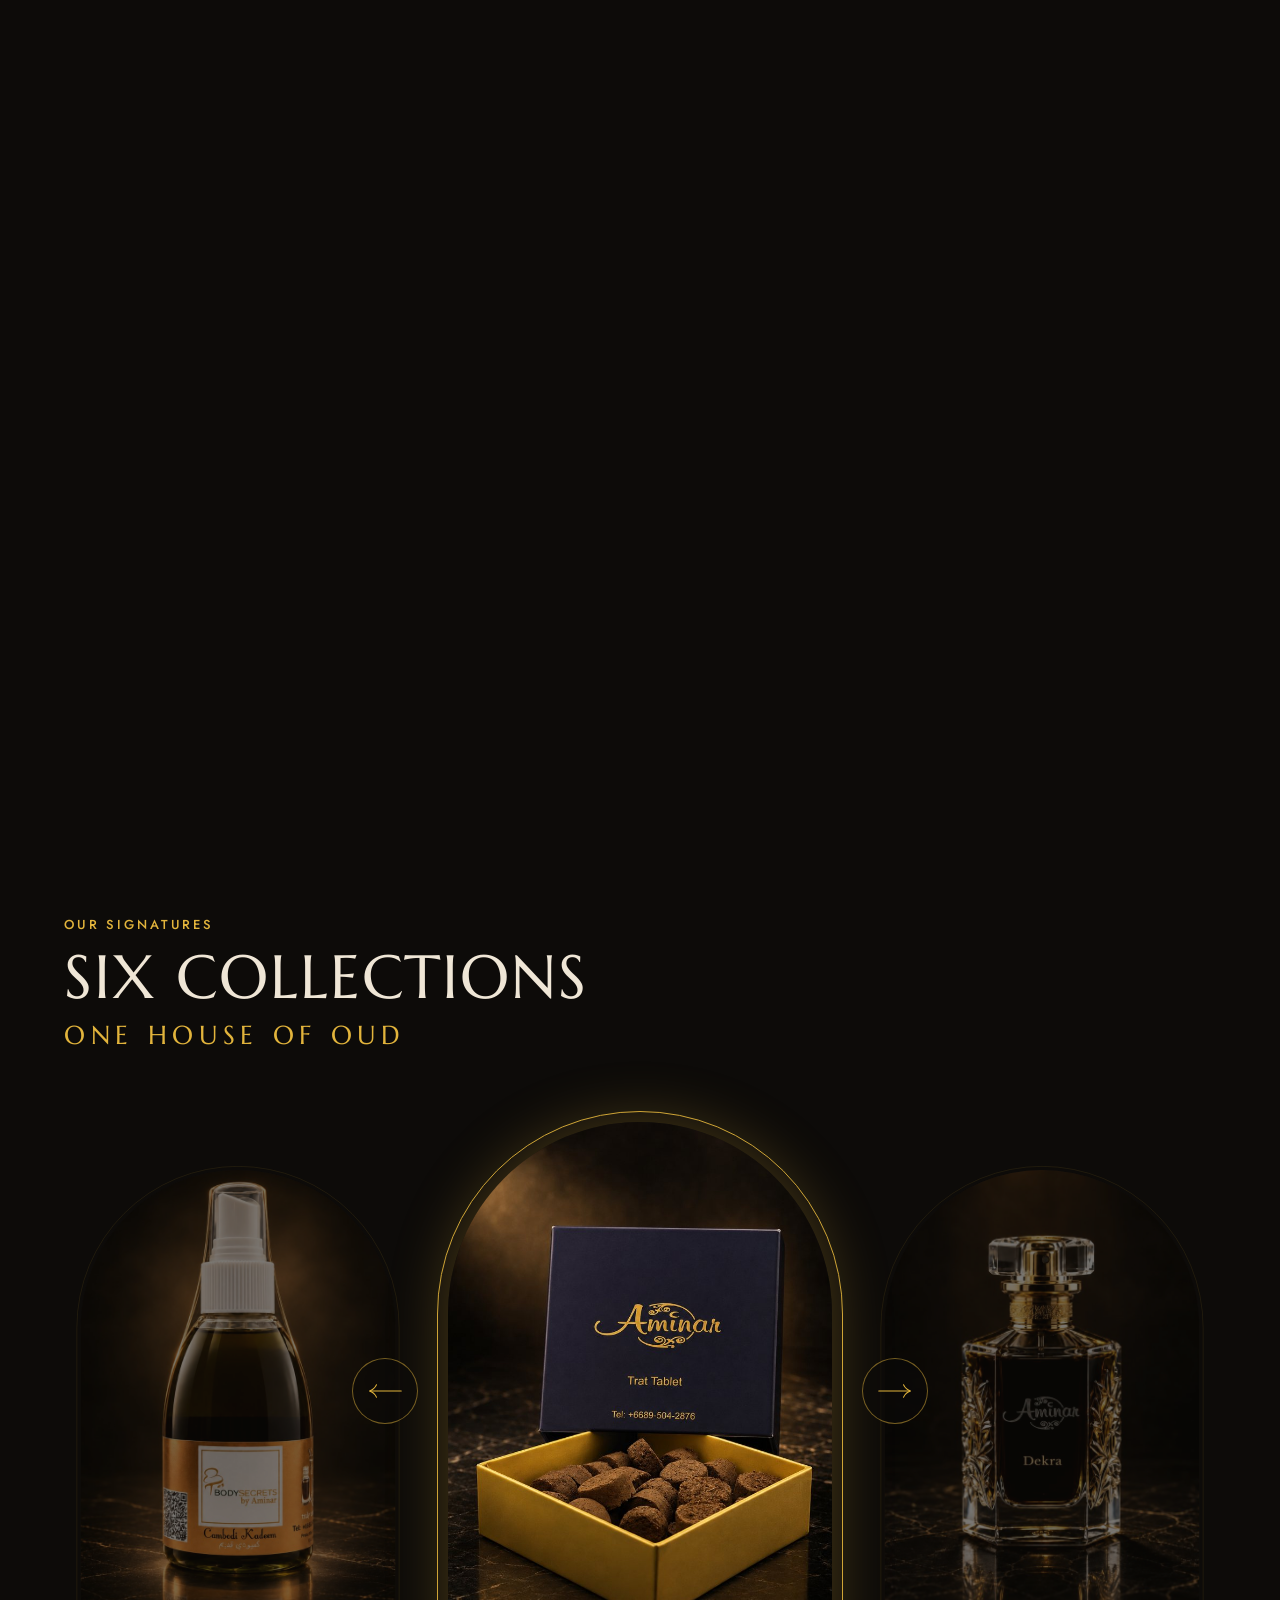
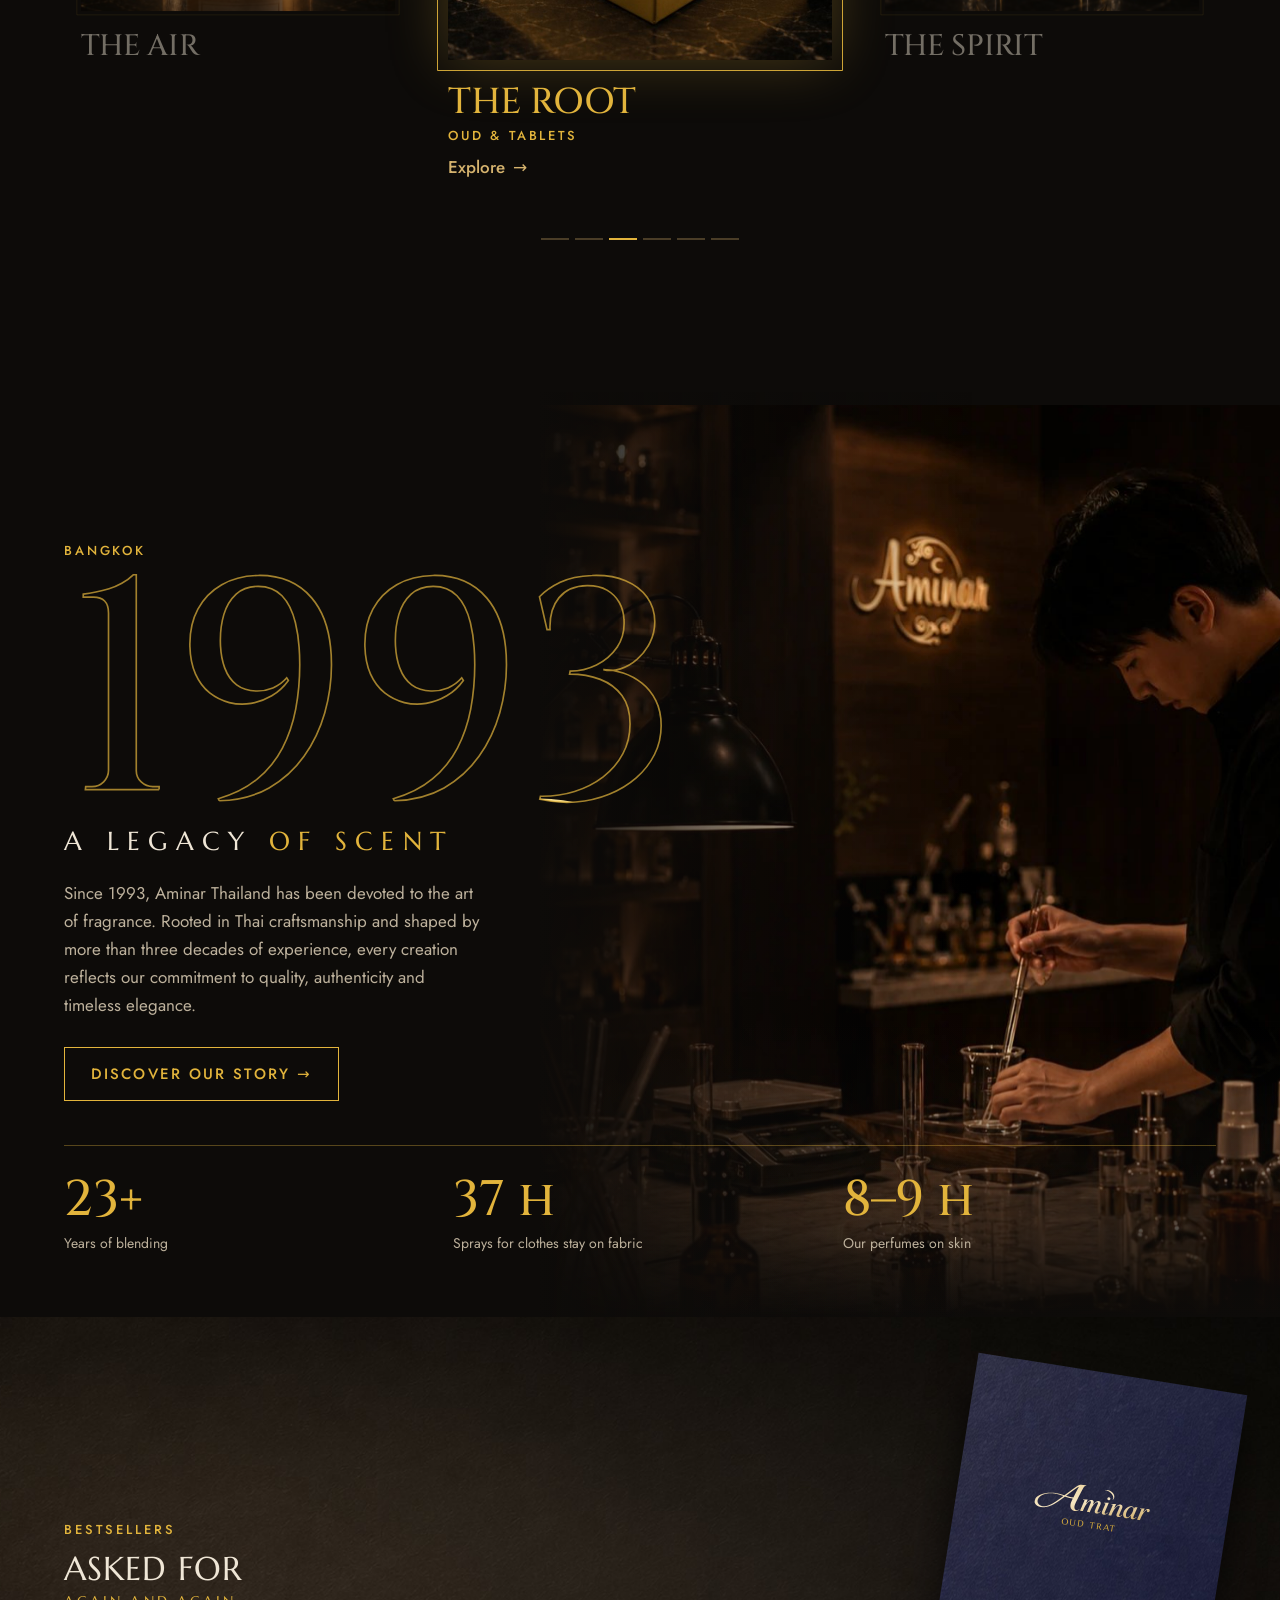
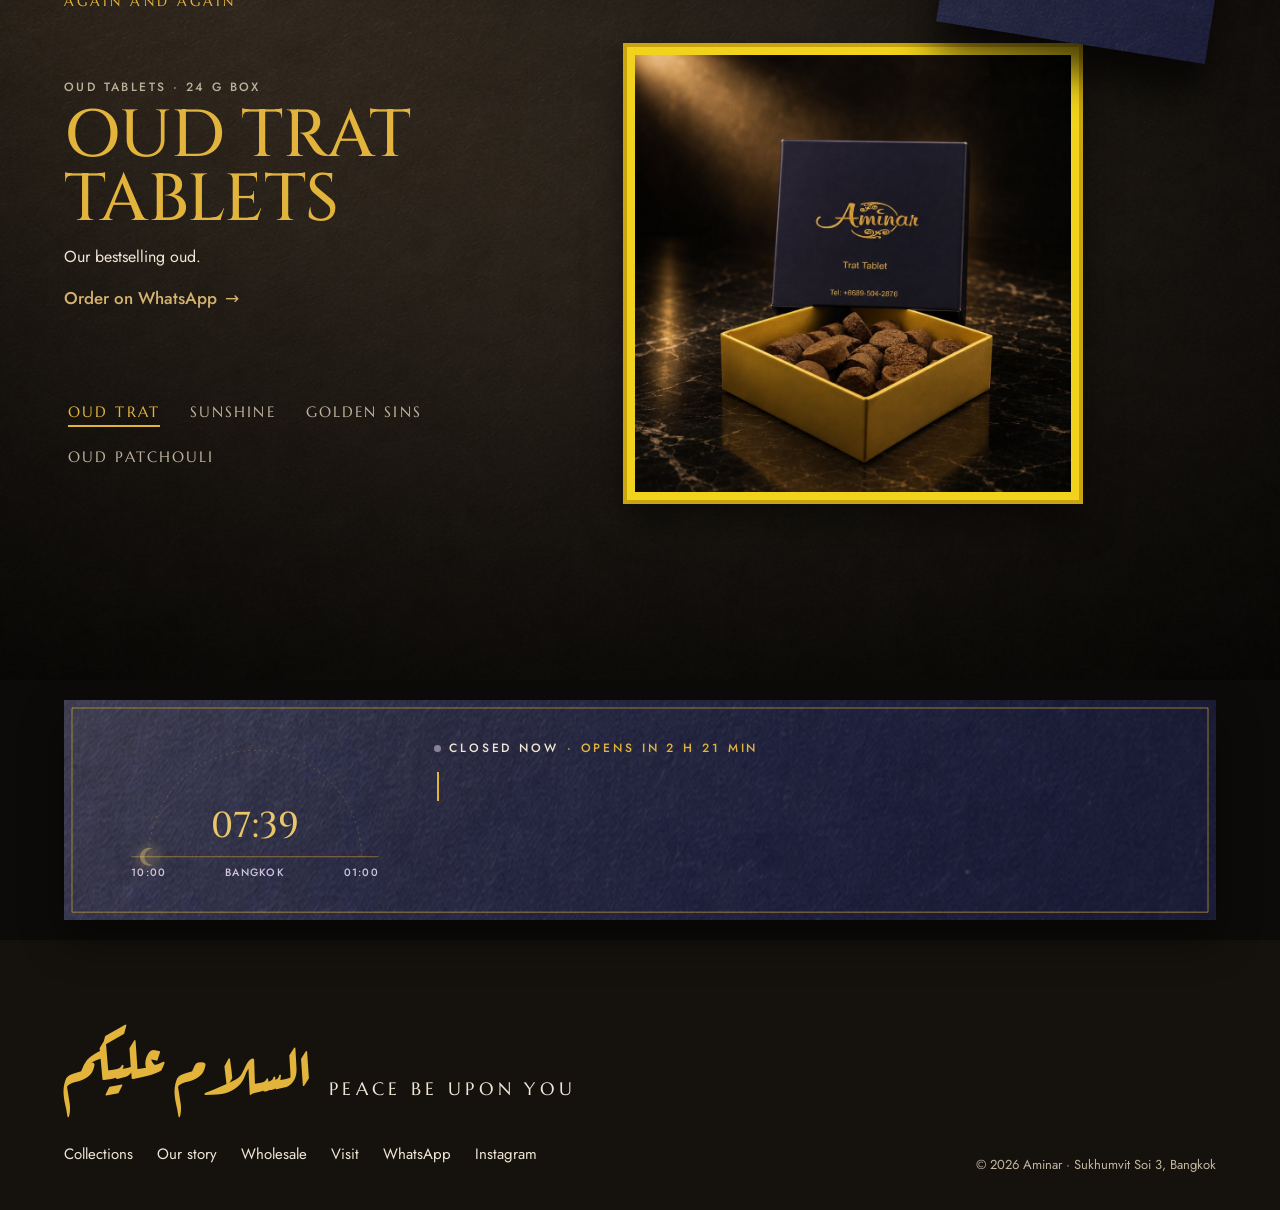
==== commit 244796ee: "Prices shown on the site Co-Authored-By: Claude Opus 5.5 <noreply@anthropic.com>" ====
--- a/index.html
+++ b/index.html
@@ -372,9 +372,9 @@
 </head>
 <body>
 <script>document.documentElement.classList.add('js')</script>
-<script src="data/products.js?v=mwoh4fms"></script>
-<script src="data/lang-th.js?v=mwoh4fms"></script>
-<script src="data/i18n.js?v=mwoh4fms"></script>
+<script src="data/products.js?v=mwoh8490"></script>
+<script src="data/lang-th.js?v=mwoh8490"></script>
+<script src="data/i18n.js?v=mwoh8490"></script>
 
 <header class="nav" id="nav">
   <button class="icon menu" id="menuBtn" aria-label="Open menu" aria-expanded="false" aria-controls="overlay"><span class="burger"></span></button>
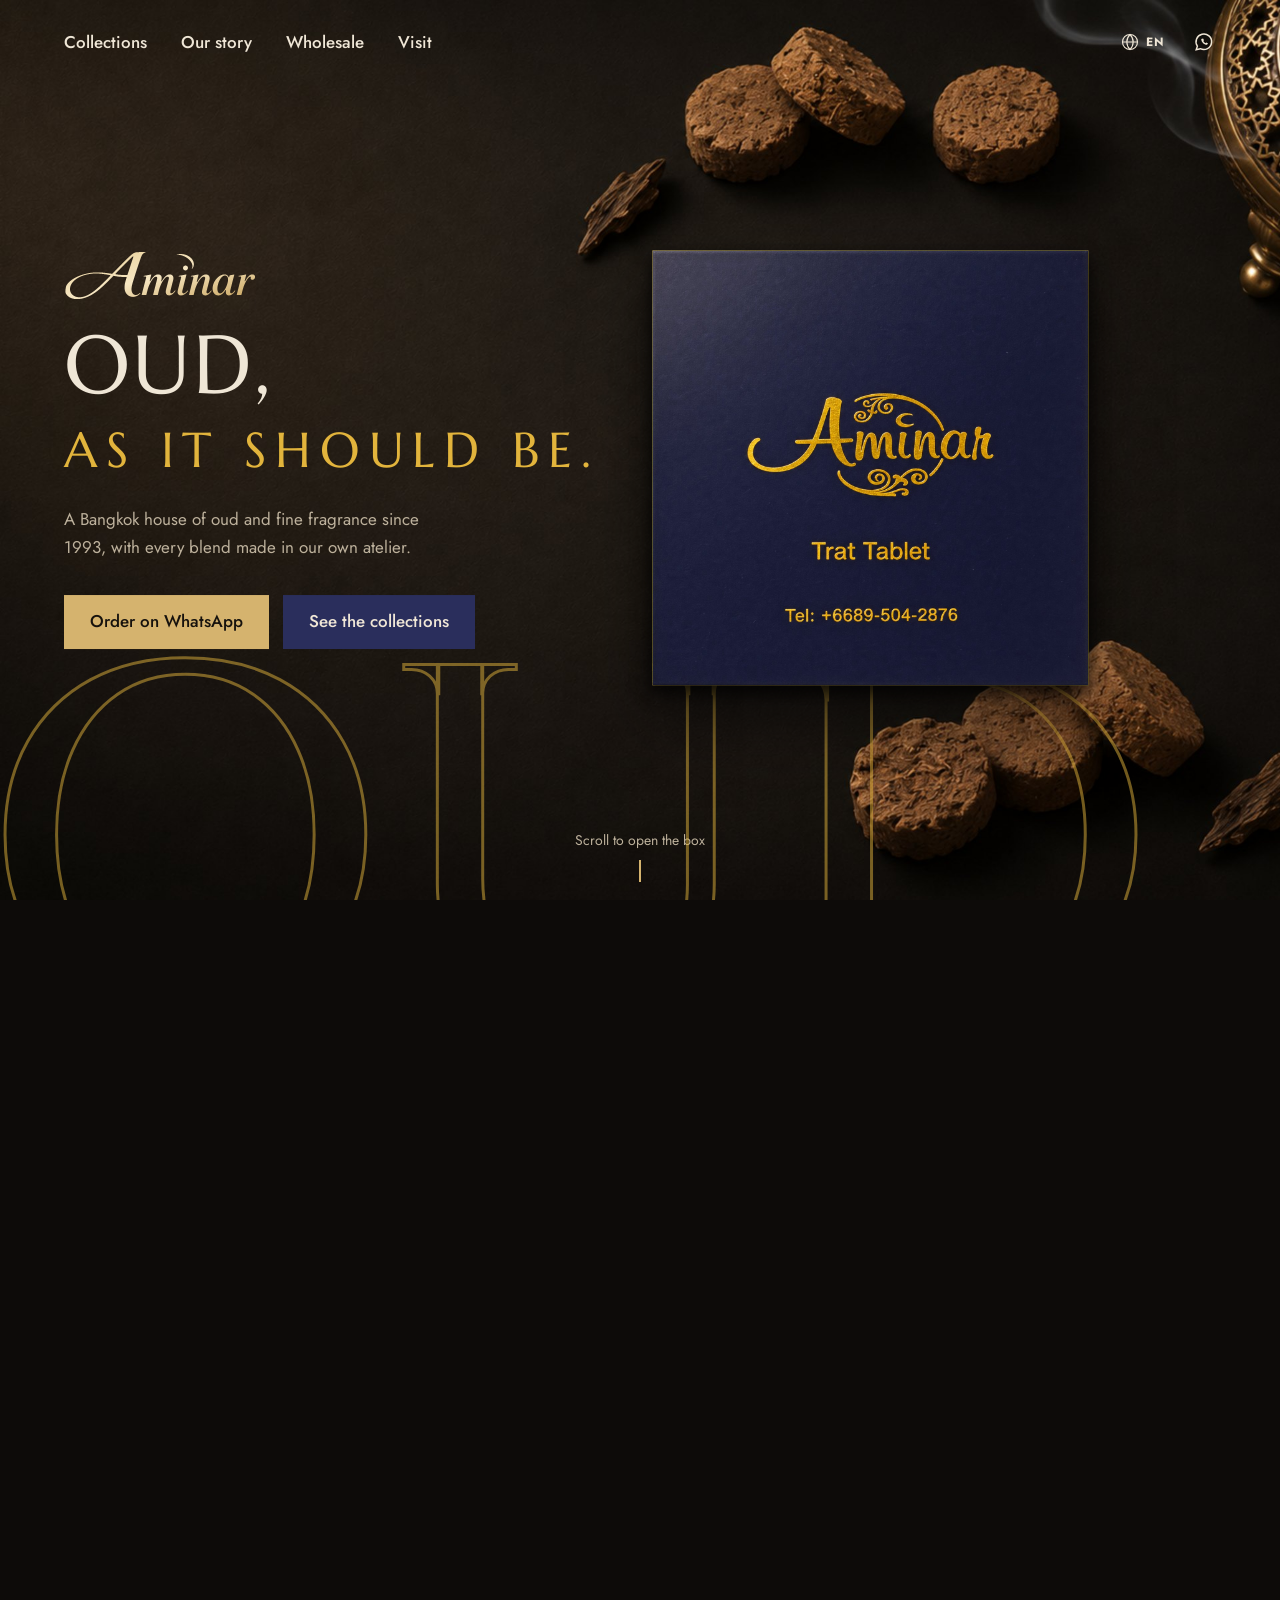
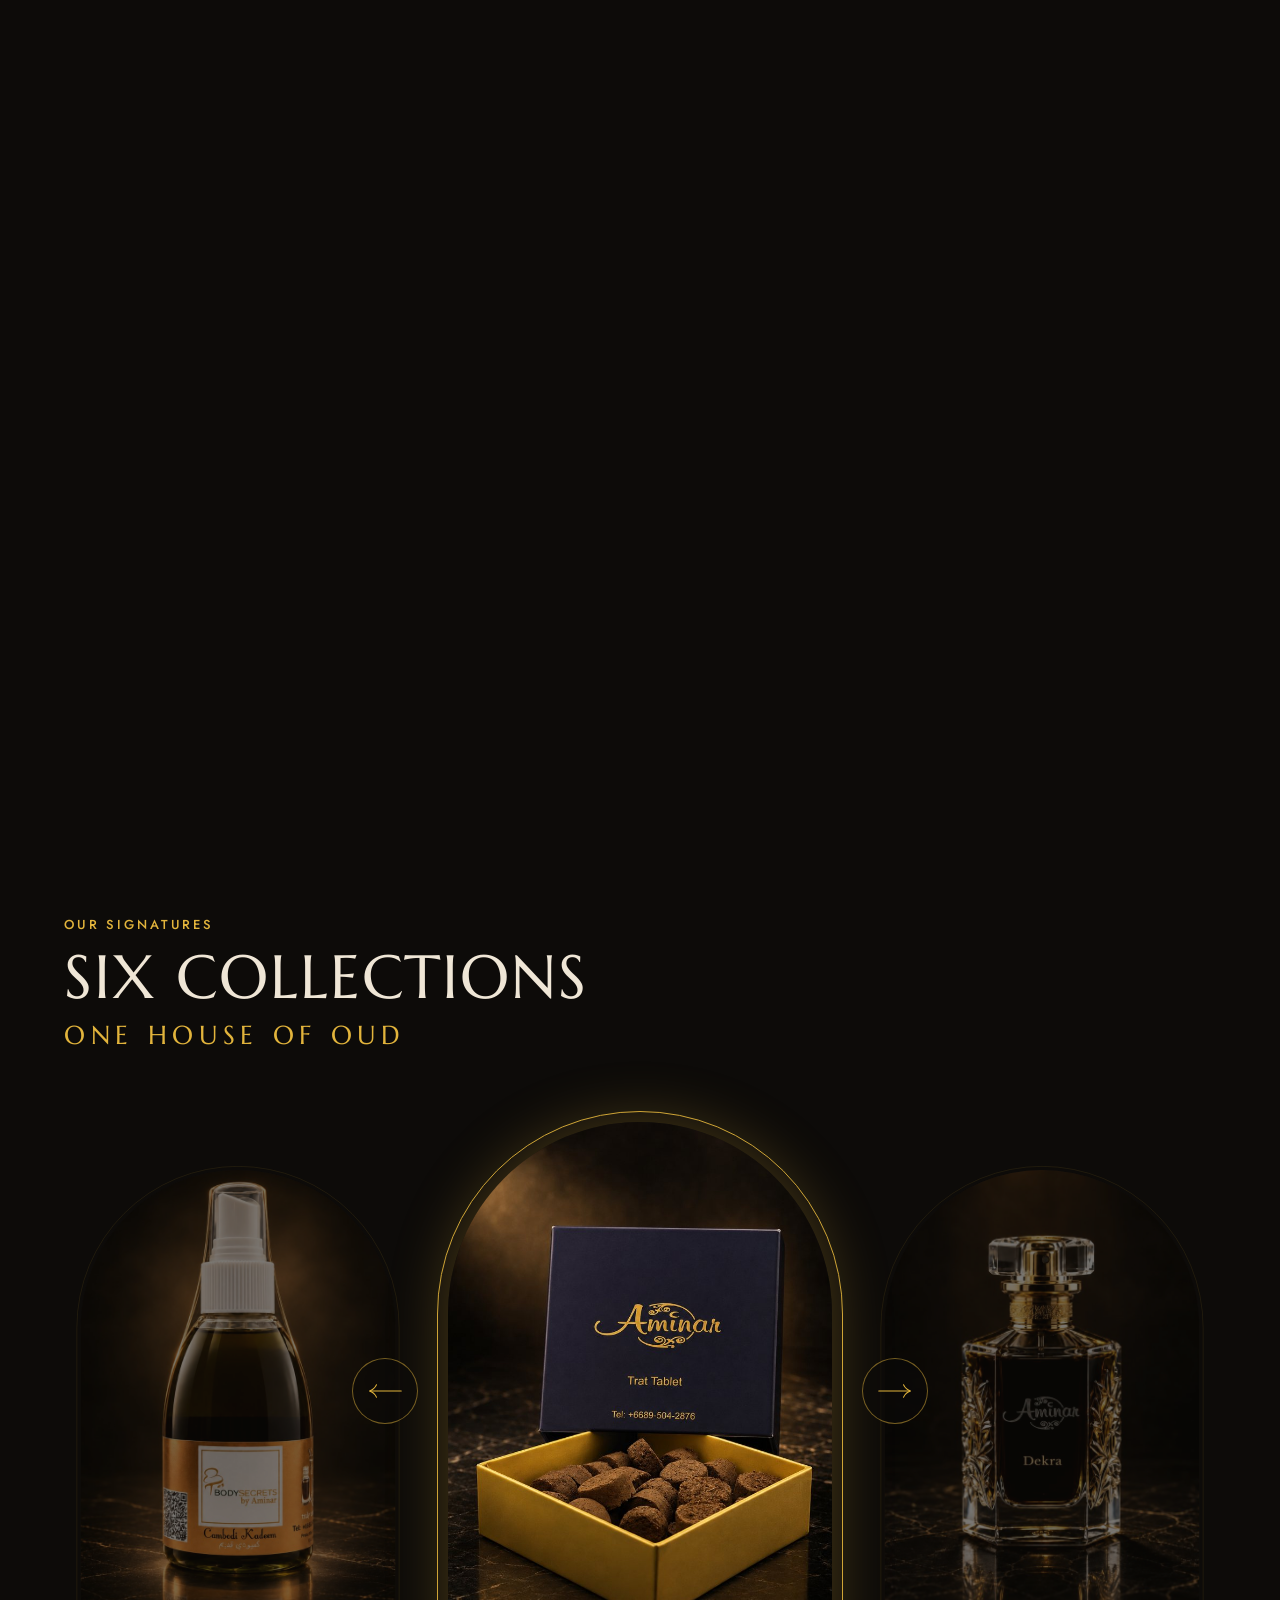
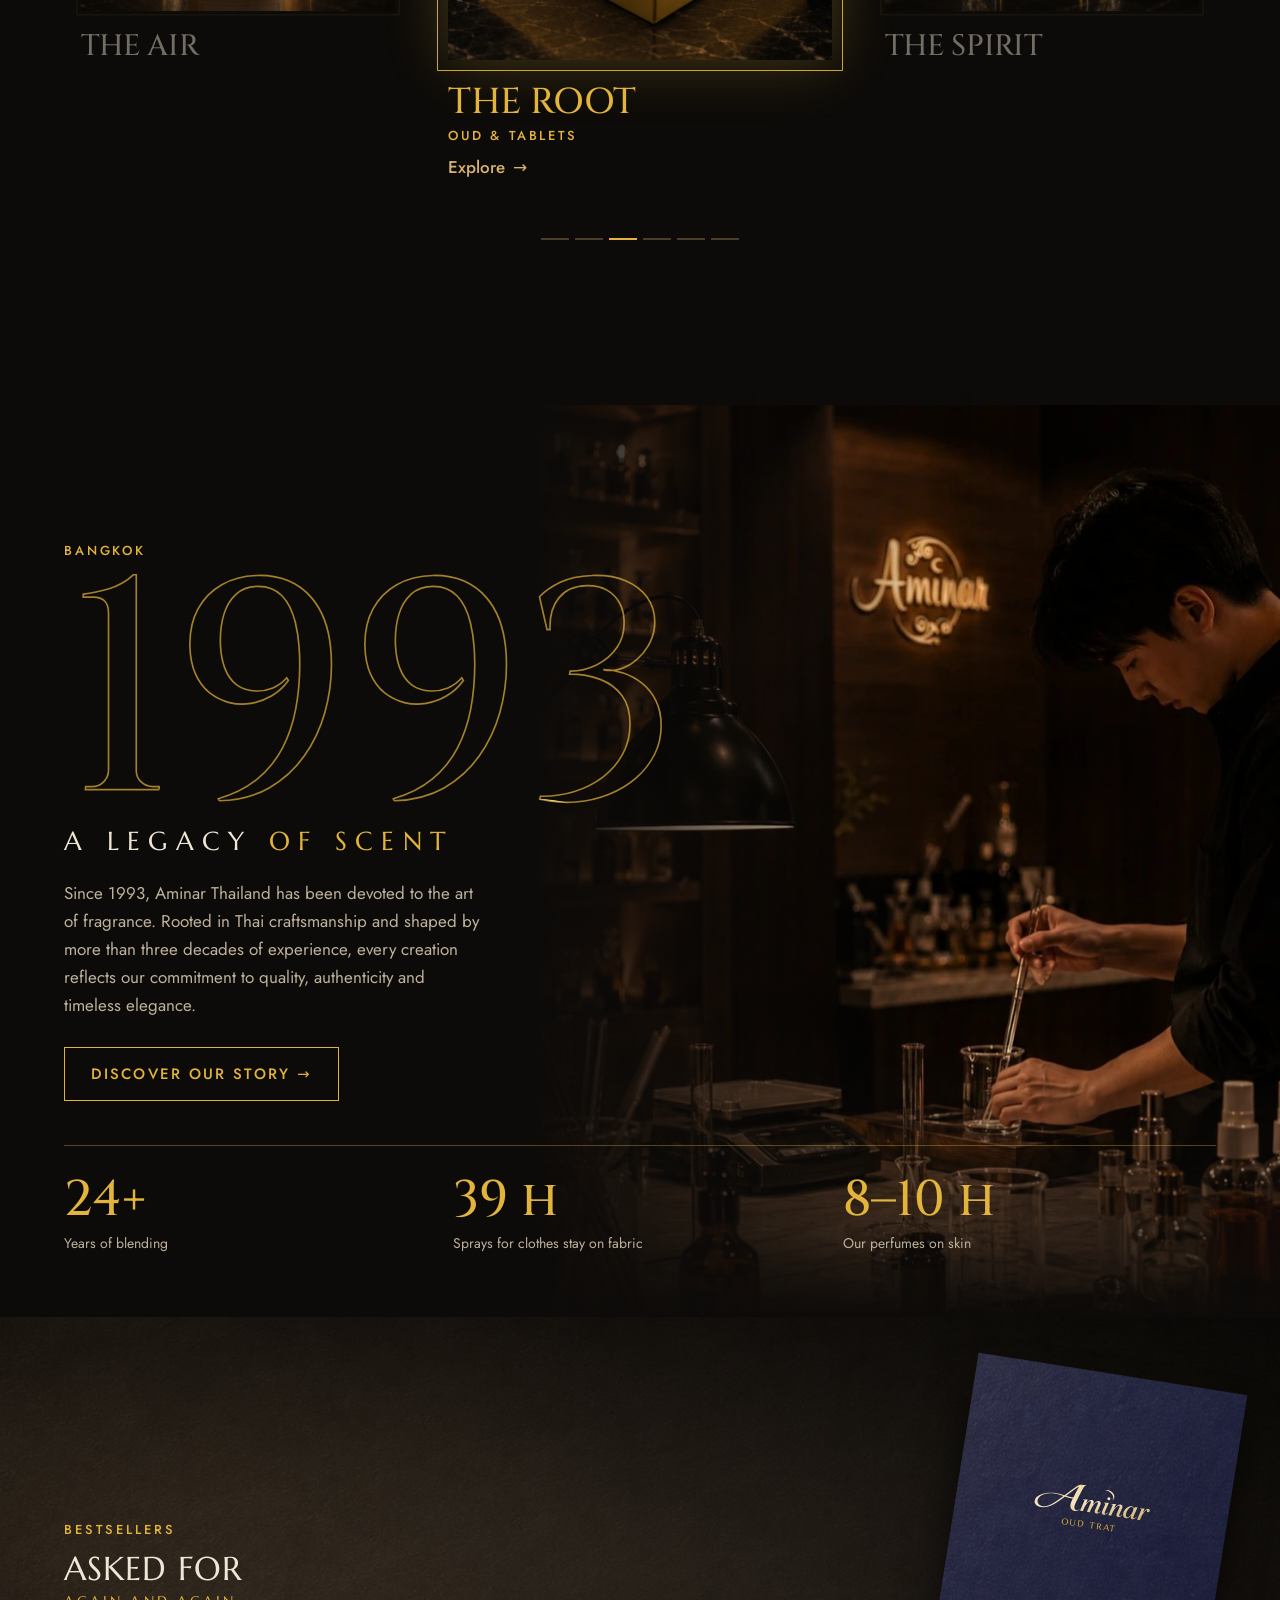
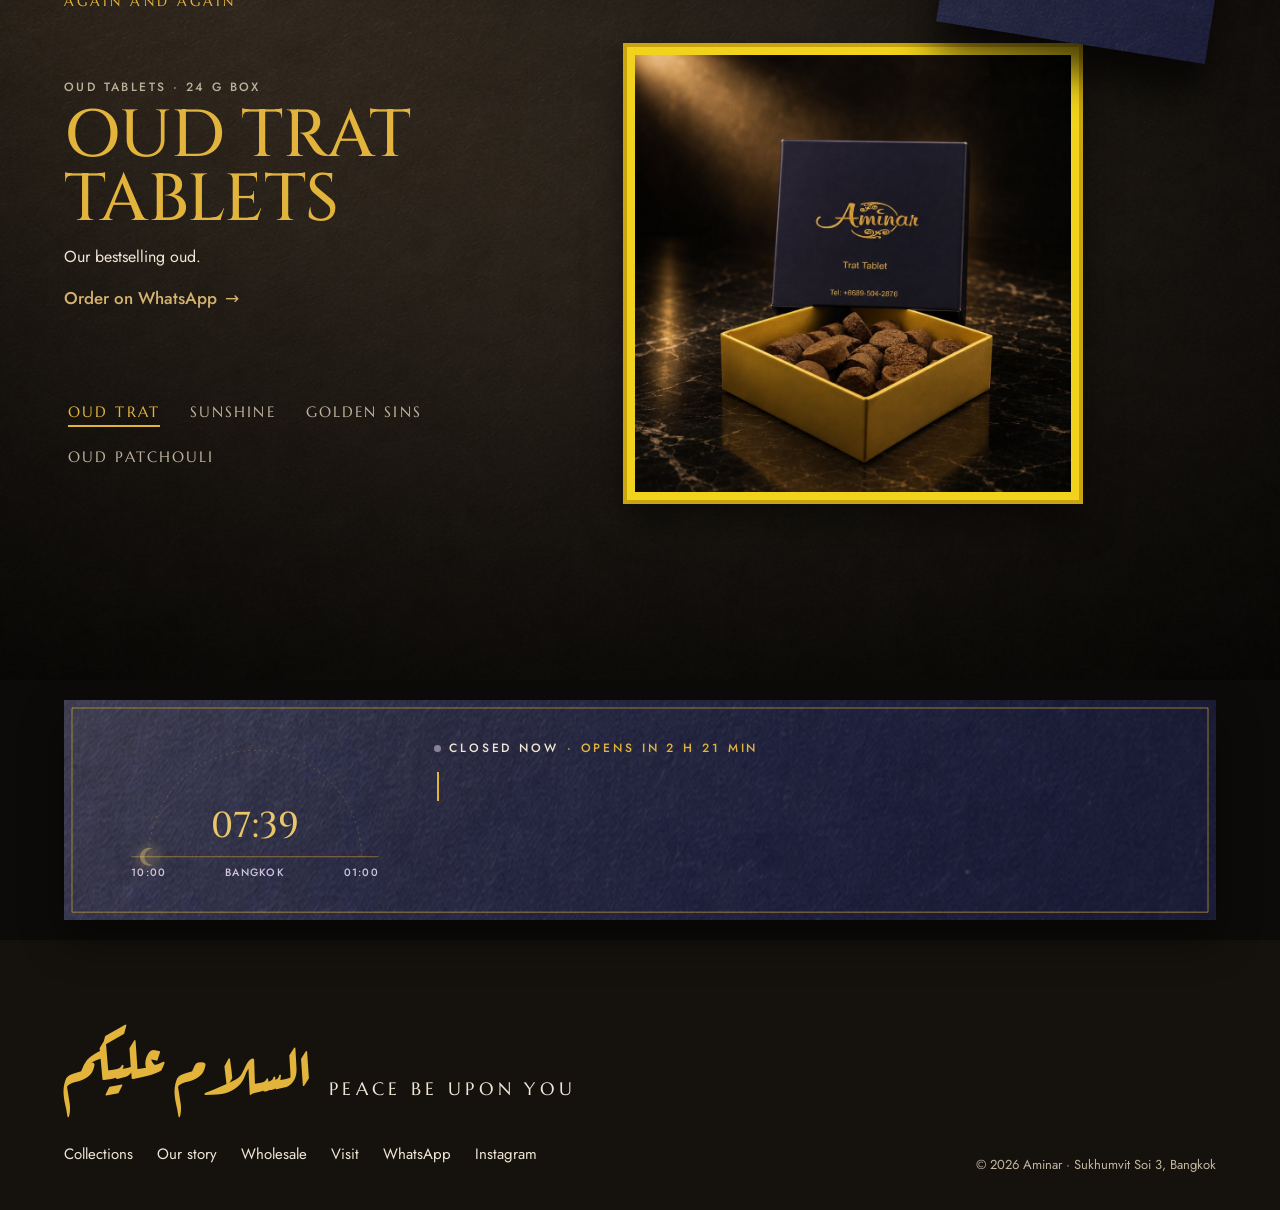
==== commit b7cd9e6c: "Catalog: scent notes row only where notes exist Co-Authored-By: Claude Opus 5.5 <noreply@anthropic.c" ====
--- a/index.html
+++ b/index.html
@@ -372,9 +372,9 @@
 </head>
 <body>
 <script>document.documentElement.classList.add('js')</script>
-<script src="data/products.js?v=mwoh8490"></script>
-<script src="data/lang-th.js?v=mwoh8490"></script>
-<script src="data/i18n.js?v=mwoh8490"></script>
+<script src="data/products.js?v=mwohg32w"></script>
+<script src="data/lang-th.js?v=mwohg32w"></script>
+<script src="data/i18n.js?v=mwohg32w"></script>
 
 <header class="nav" id="nav">
   <button class="icon menu" id="menuBtn" aria-label="Open menu" aria-expanded="false" aria-controls="overlay"><span class="burger"></span></button>
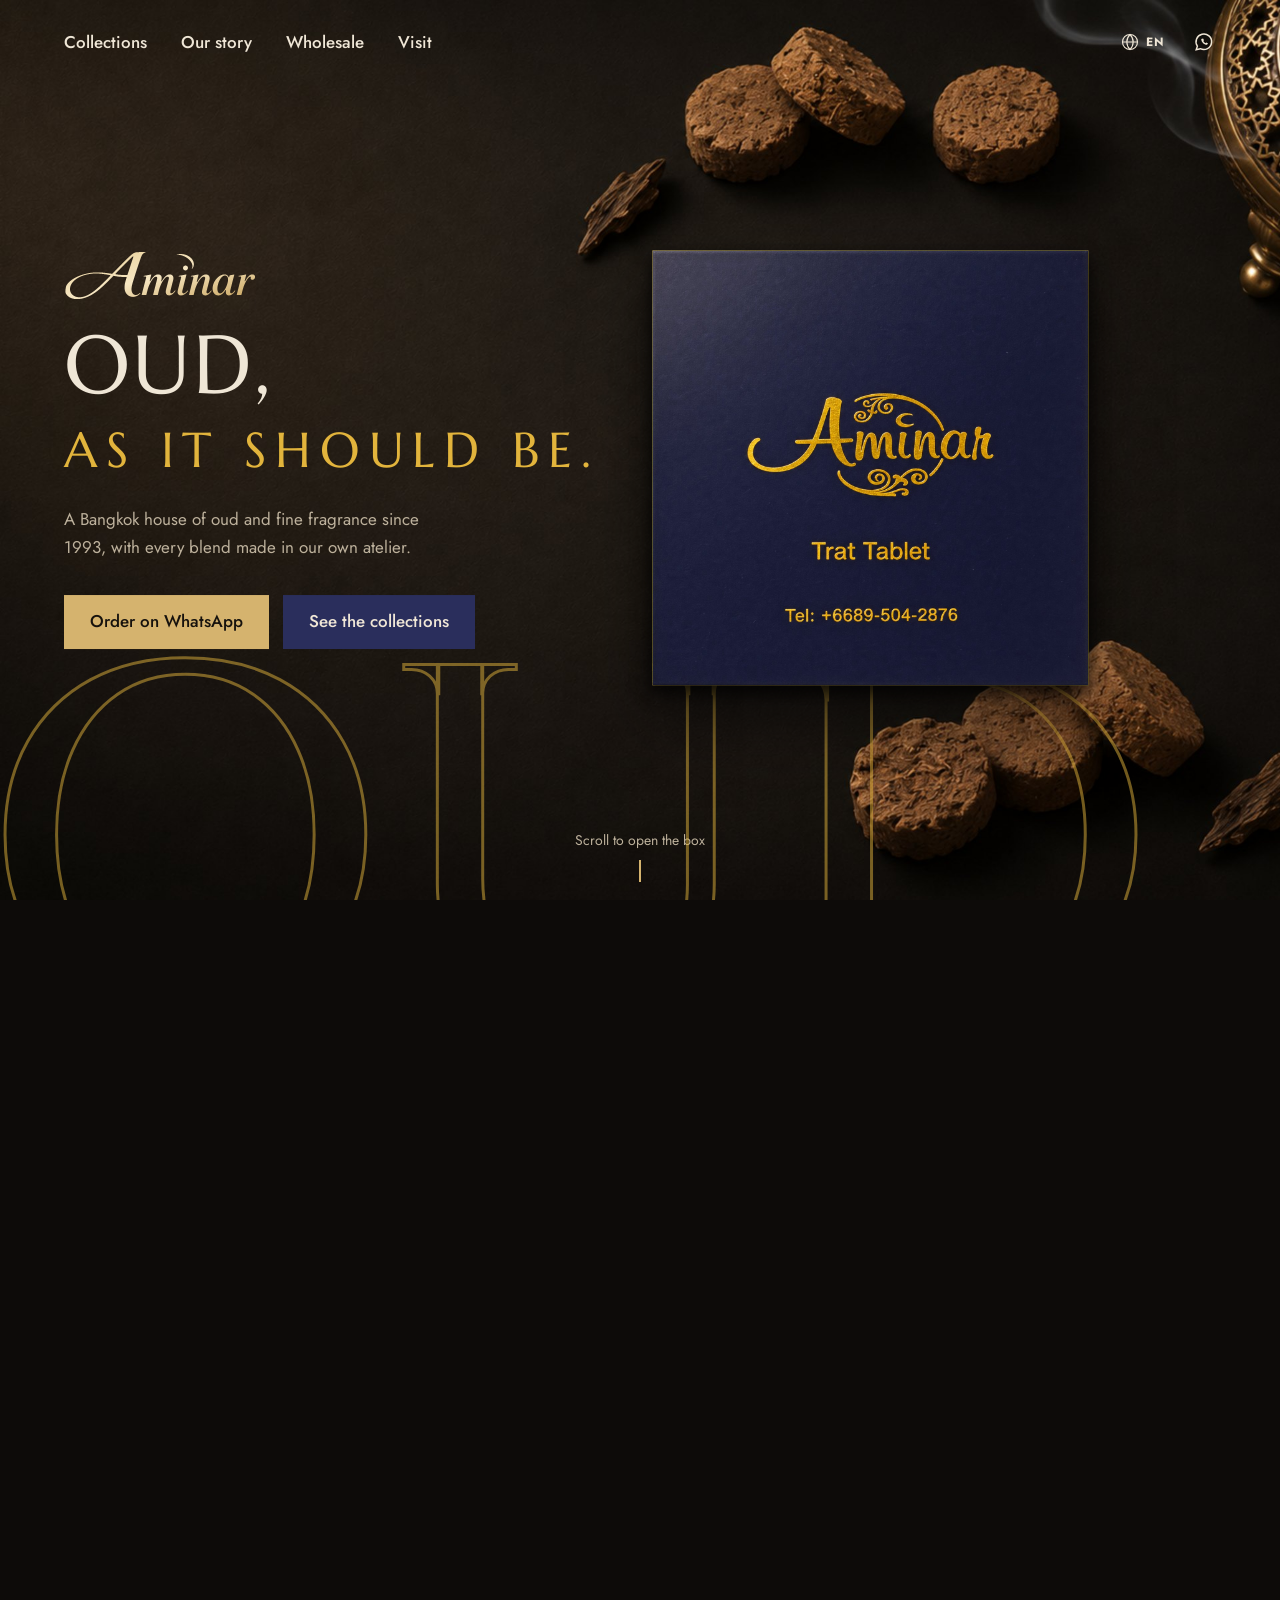
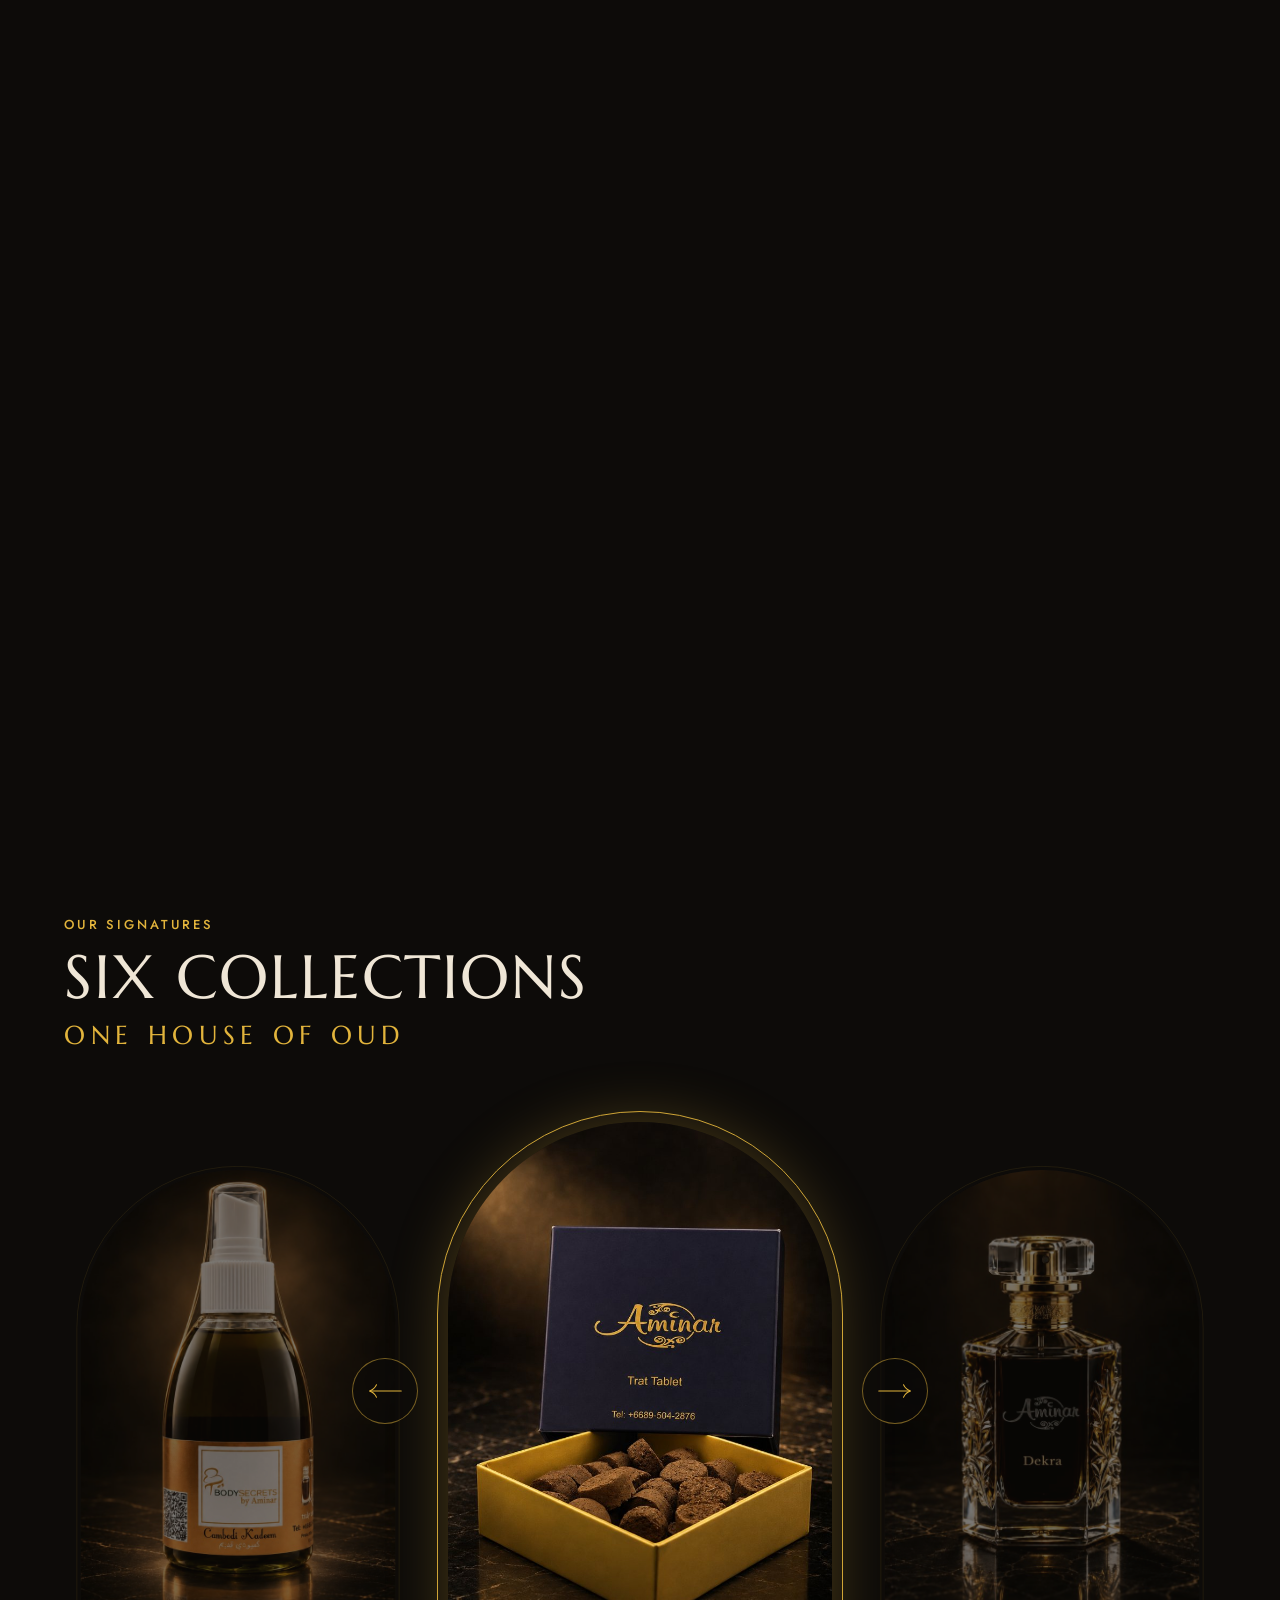
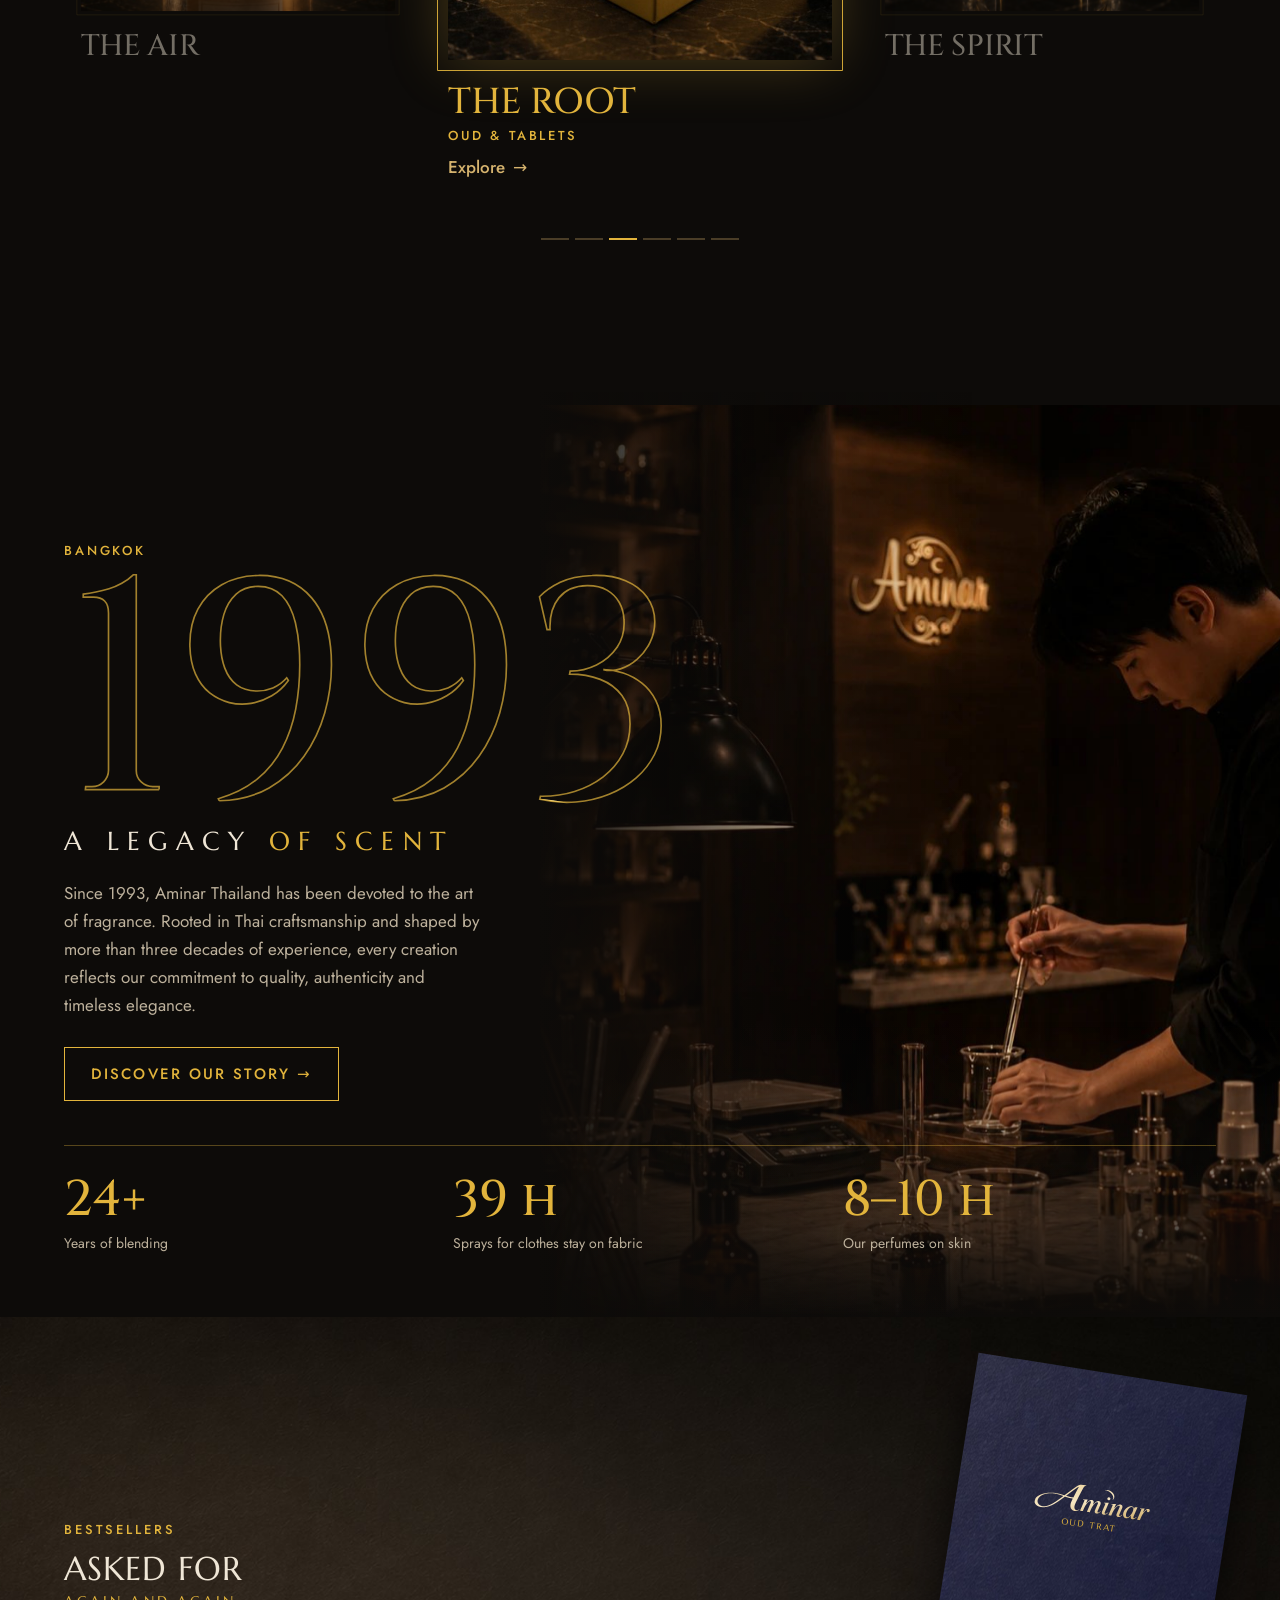
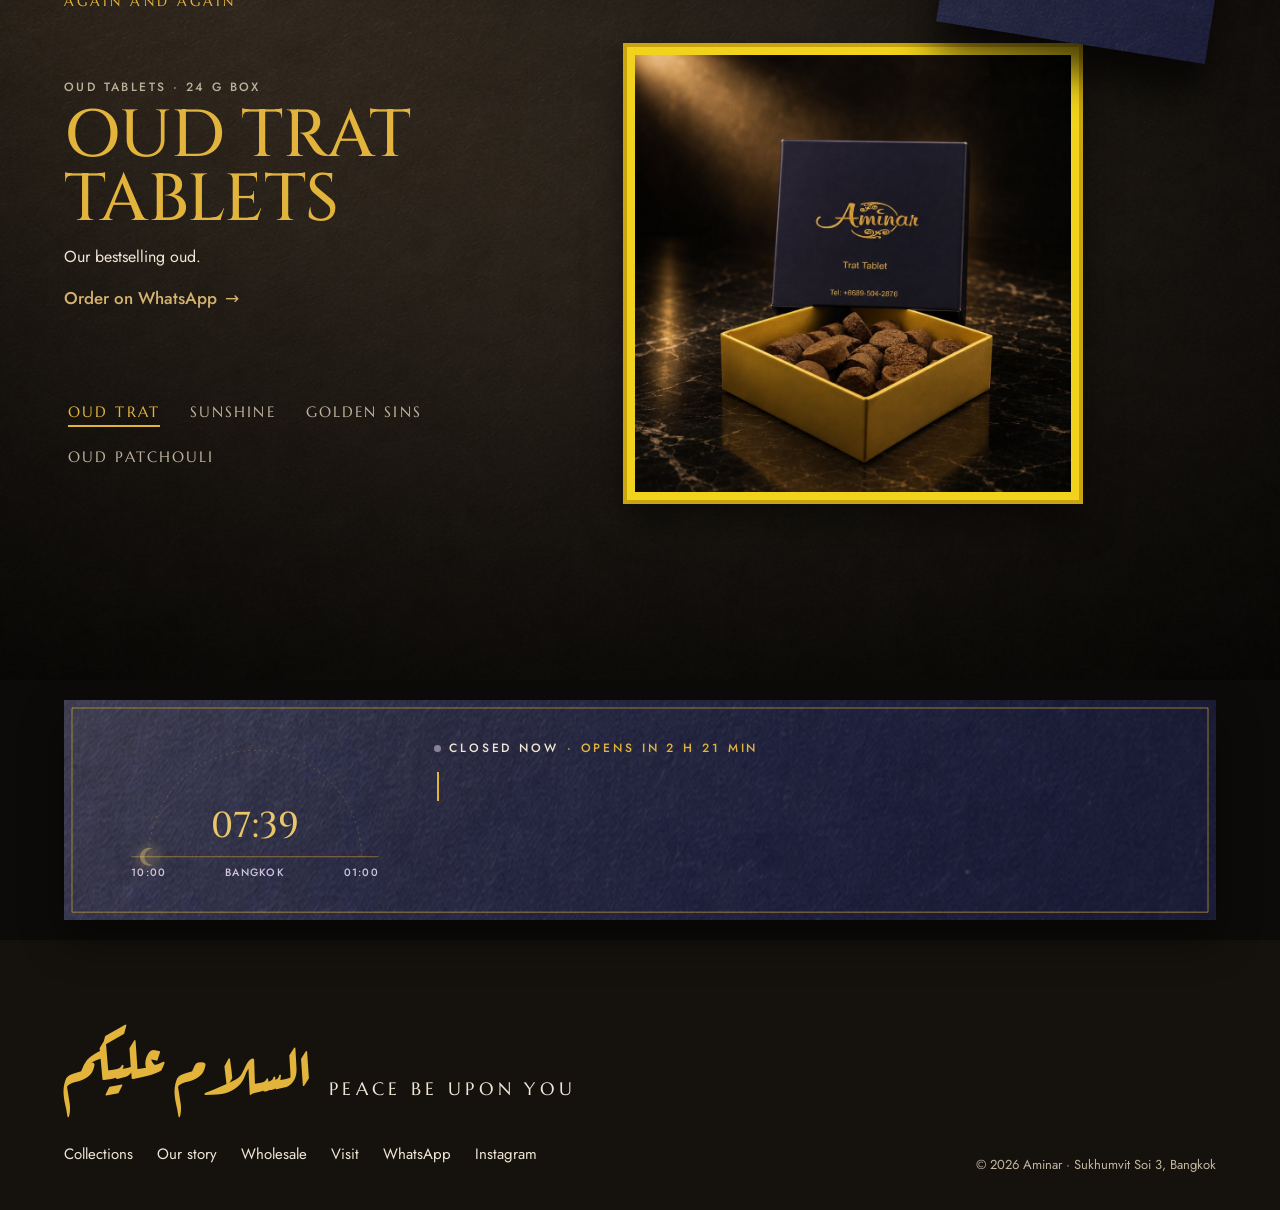
==== commit 439e9dfa: "Scent notes: Addict Noir Co-Authored-By: Claude Opus 5.5 <noreply@anthropic.com>" ====
--- a/index.html
+++ b/index.html
@@ -372,9 +372,9 @@
 </head>
 <body>
 <script>document.documentElement.classList.add('js')</script>
-<script src="data/products.js?v=mwohg32w"></script>
-<script src="data/lang-th.js?v=mwohg32w"></script>
-<script src="data/i18n.js?v=mwohg32w"></script>
+<script src="data/products.js?v=mwohktuc"></script>
+<script src="data/lang-th.js?v=mwohktuc"></script>
+<script src="data/i18n.js?v=mwohktuc"></script>
 
 <header class="nav" id="nav">
   <button class="icon menu" id="menuBtn" aria-label="Open menu" aria-expanded="false" aria-controls="overlay"><span class="burger"></span></button>
